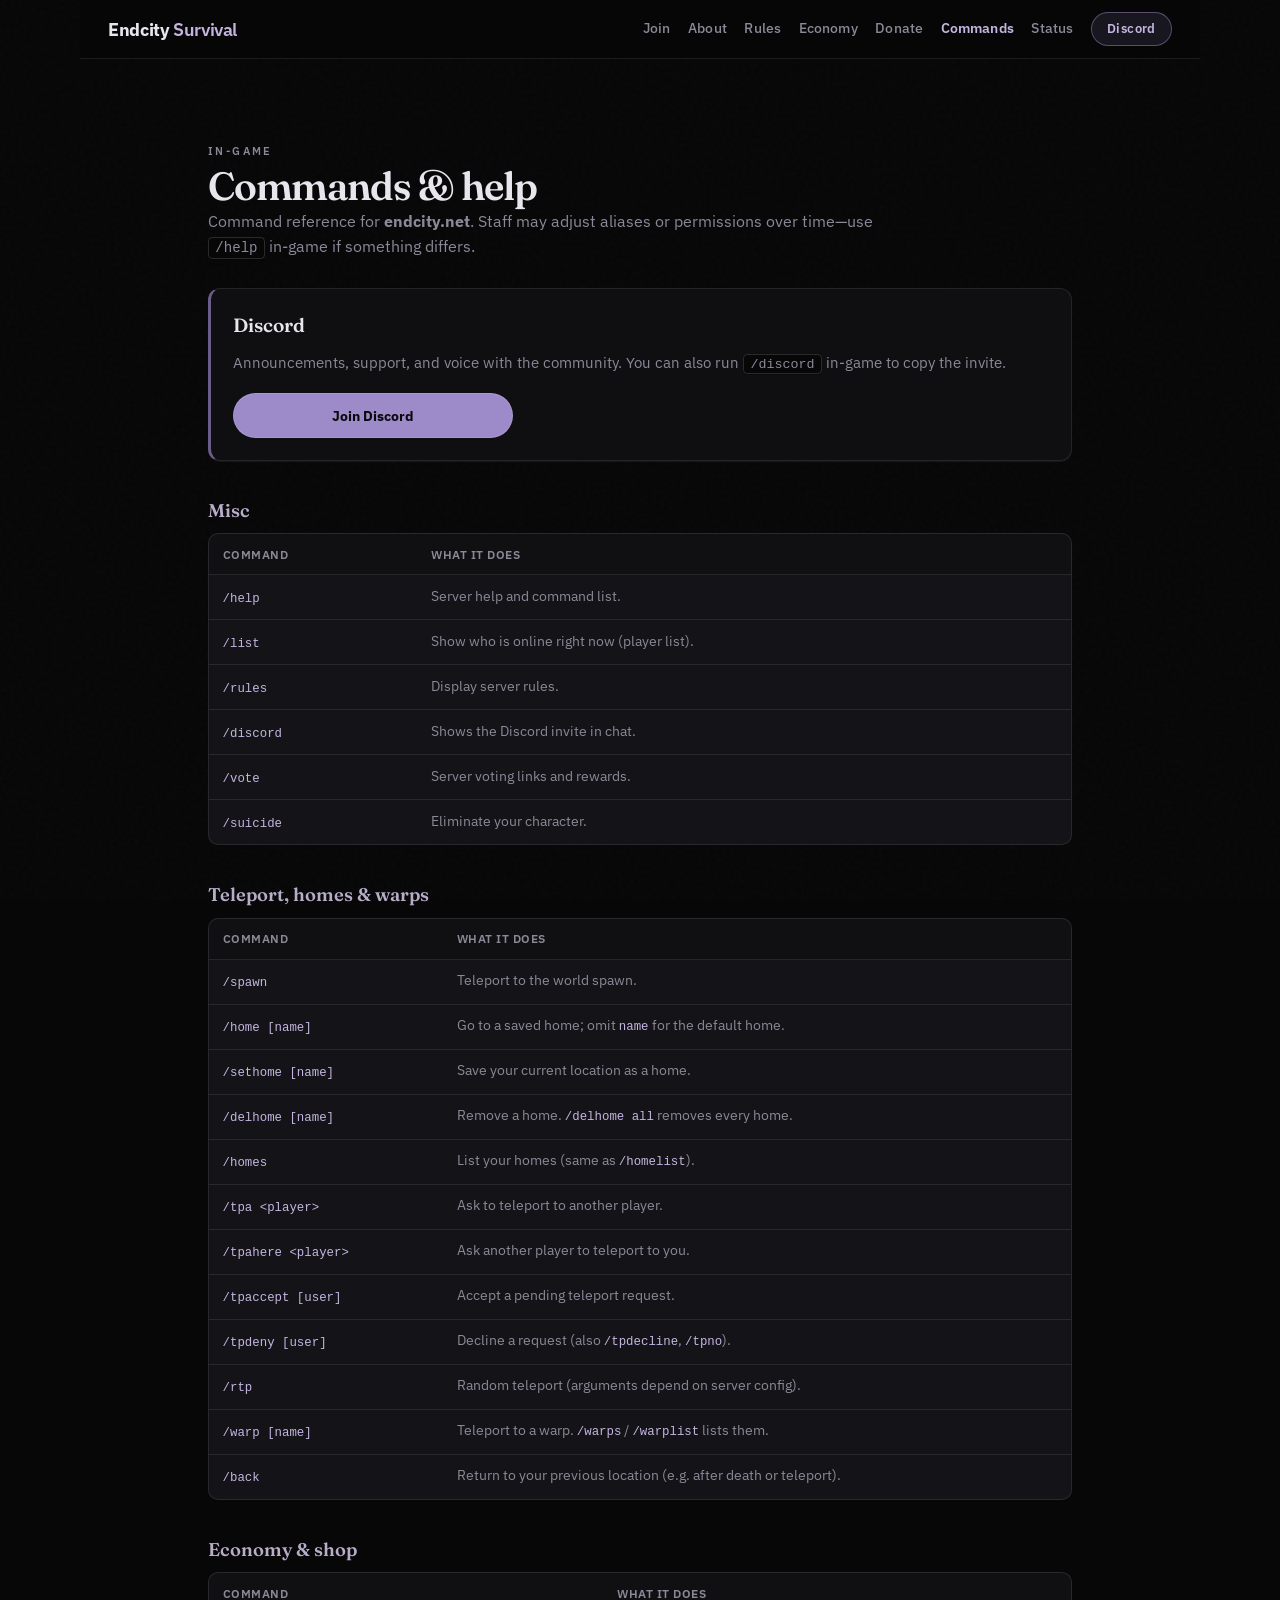
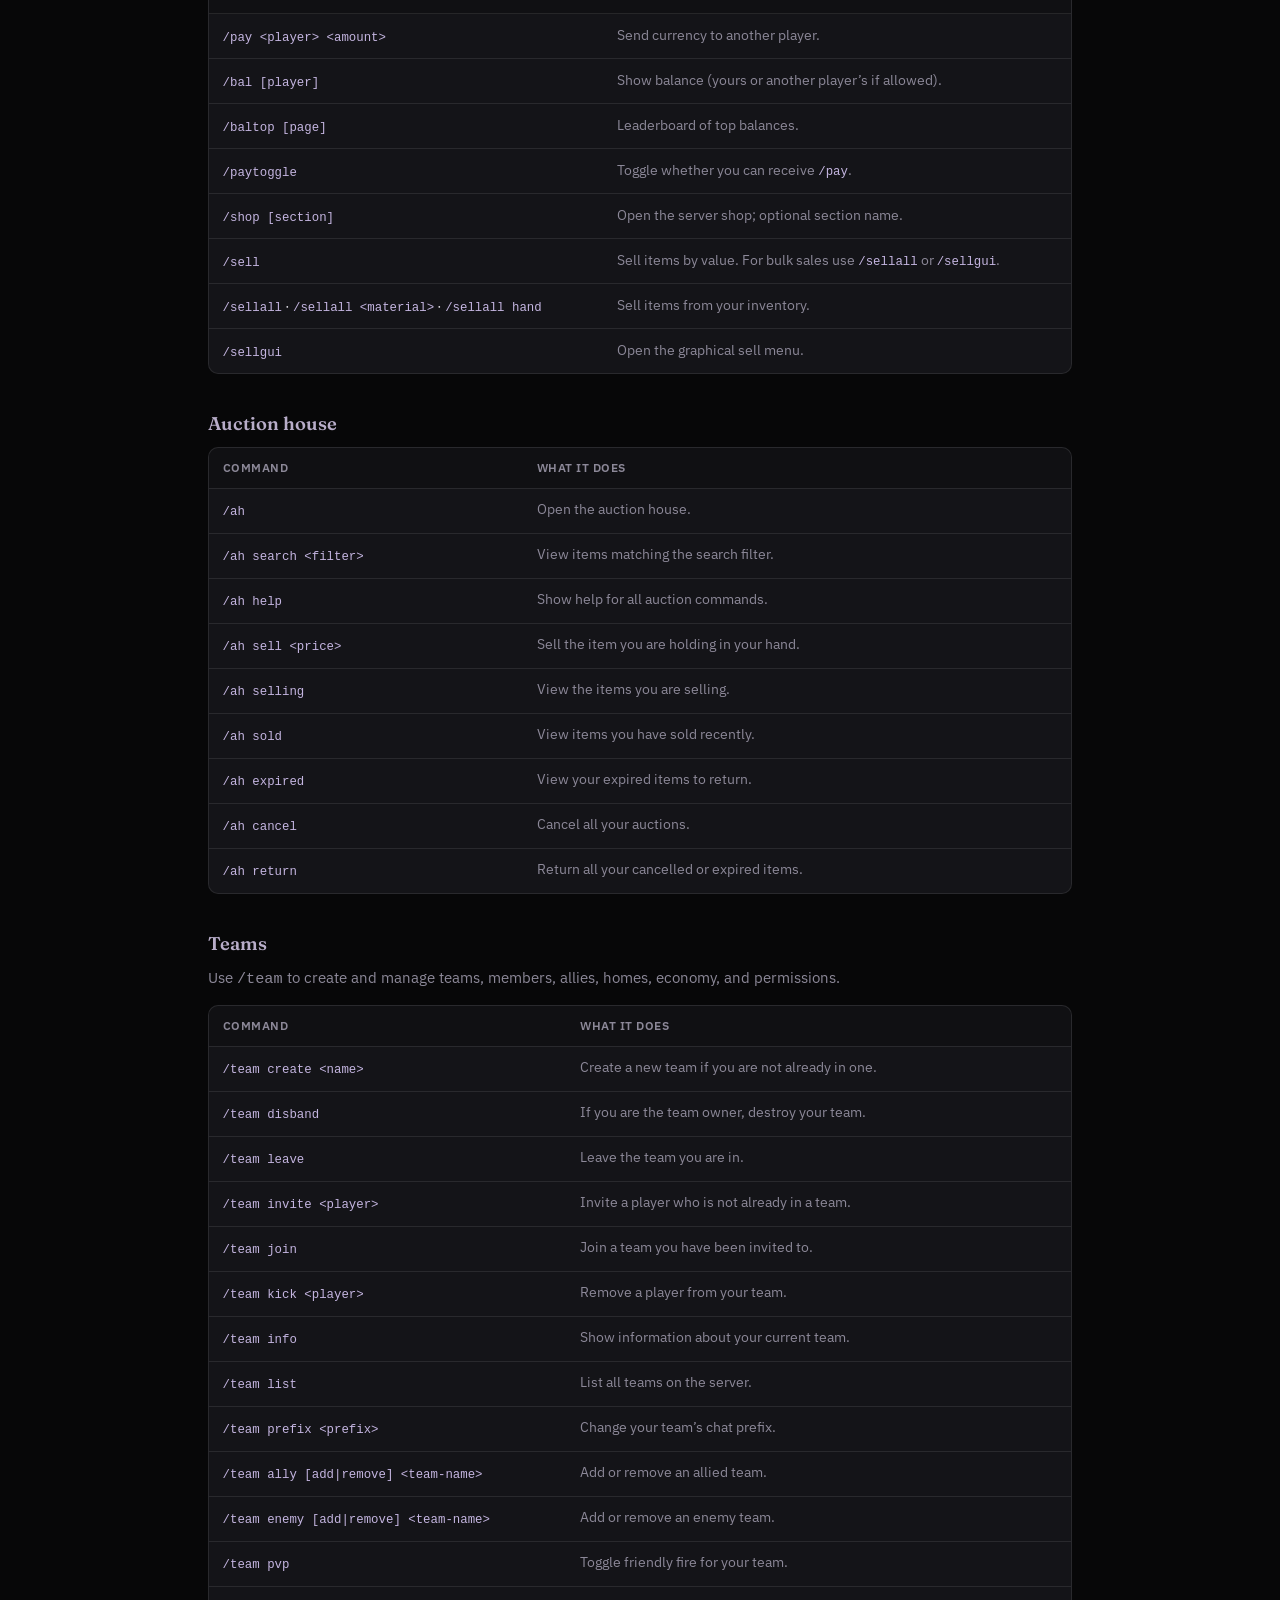
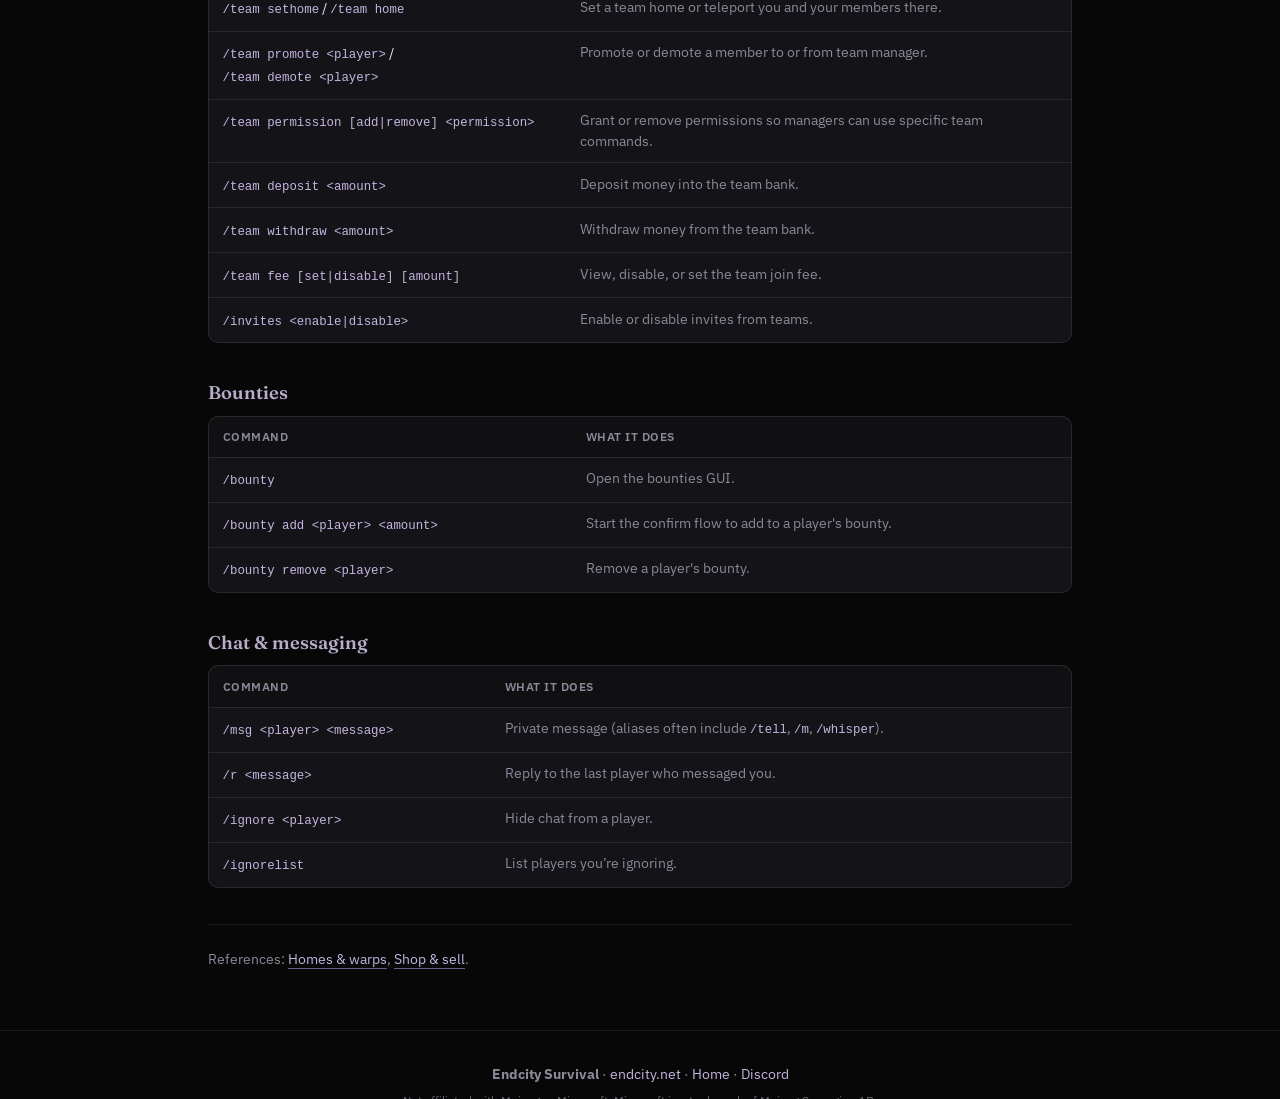
==== commands.html @ ae96cf8a "cosmetic updates" ====
<!DOCTYPE html>
<html lang="en">
<head>
  <meta charset="UTF-8" />
  <meta name="viewport" content="width=device-width, initial-scale=1" />
  <meta name="description" content="Endcity Survival — in-game commands, syntax, and Discord. Java &amp; Bedrock at endcity.net." />
  <meta name="theme-color" content="#0a0a0c" />
  <title>Commands &amp; help — Endcity Survival</title>
  <link rel="preconnect" href="https://fonts.googleapis.com" />
  <link rel="preconnect" href="https://fonts.gstatic.com" crossorigin />
  <link href="https://fonts.googleapis.com/css2?family=Fraunces:ital,opsz,wght@0,9..144,500;0,9..144,600;0,9..144,700;1,9..144,500&family=IBM+Plex+Sans:ital,wght@0,400;0,500;0,600;0,700;1,400&display=swap" rel="stylesheet" />
  <link rel="stylesheet" href="styles.css" />
</head>
<body>
  <div class="noise" aria-hidden="true"></div>
  <header class="site-header">
    <a class="logo" href="index.html">Endcity<span> Survival</span></a>
    <nav class="nav" aria-label="Primary">
      <a href="index.html#join">Join</a>
      <a href="index.html#about">About</a>
      <a href="index.html#rules">Rules</a>
      <a href="index.html#economy">Economy</a>
      <a href="index.html#donate">Donate</a>
      <a href="commands.html" aria-current="page">Commands</a>
      <a href="/status">Status</a>
      <a class="nav-cta" href="https://discord.gg/Z5sZx9cjsC" data-discord-invite target="_blank" rel="noopener noreferrer">Discord</a>
    </nav>
    <button type="button" class="nav-toggle" aria-expanded="false" aria-controls="nav-panel" aria-label="Open menu">
      <span></span><span></span><span></span>
    </button>
  </header>
  <div id="nav-panel" class="nav-panel" hidden>
    <div class="nav-panel-group">
      <a href="index.html#join">Join</a>
      <a href="index.html#about">About</a>
      <a href="index.html#rules">Rules</a>
      <a href="index.html#economy">Economy</a>
      <a href="index.html#donate">Donate</a>
      <a href="commands.html" aria-current="page">Commands</a>
      <a href="/status">Status</a>
      <a class="nav-cta nav-cta--panel" href="https://discord.gg/Z5sZx9cjsC" data-discord-invite target="_blank" rel="noopener noreferrer">Discord</a>
    </div>
  </div>

  <main class="page-commands-main" id="top">
    <p class="intro-eyebrow">In-game</p>
    <h1 class="intro-title">Commands &amp; help</h1>
    <p class="page-commands-lead">
      Command reference for <strong>endcity.net</strong>. Staff may adjust aliases or permissions over time—use <kbd>/help</kbd> in-game if something differs.
    </p>

    <section class="discord-card" id="discord" aria-labelledby="discord-heading">
      <h2 id="discord-heading">Discord</h2>
      <p>Announcements, support, and voice with the community. You can also run <kbd>/discord</kbd> in-game to copy the invite.</p>
      <a id="discord-join-link" class="btn btn-primary" href="https://discord.gg/Z5sZx9cjsC" data-discord-invite target="_blank" rel="noopener noreferrer">Join Discord</a>
    </section>

    <section class="cmd-section" aria-labelledby="misc-heading">
      <h2 id="misc-heading">Misc</h2>
      <div class="cmd-table-wrap">
        <table class="cmd-table">
          <thead>
            <tr>
              <th scope="col">Command</th>
              <th scope="col">What it does</th>
            </tr>
          </thead>
          <tbody>
            <tr>
              <td><code>/help</code></td>
              <td>Server help and command list.</td>
            </tr>
            <tr>
              <td><code>/list</code></td>
              <td>Show who is online right now (player list).</td>
            </tr>
            <tr>
              <td><code>/rules</code></td>
              <td>Display server rules.</td>
            </tr>
            <tr>
              <td><code>/discord</code></td>
              <td>Shows the Discord invite in chat.</td>
            </tr>
            <tr>
              <td><code>/vote</code></td>
              <td>Server voting links and rewards.</td>
            </tr>
            <tr>
              <td><code>/suicide</code></td>
              <td>Eliminate your character.</td>
            </tr>
          </tbody>
        </table>
      </div>
    </section>

    <section class="cmd-section" aria-labelledby="huskhomes-heading">
      <h2 id="huskhomes-heading">Teleport, homes &amp; warps</h2>
      <div class="cmd-table-wrap">
        <table class="cmd-table">
          <thead>
            <tr>
              <th scope="col">Command</th>
              <th scope="col">What it does</th>
            </tr>
          </thead>
          <tbody>
            <tr>
              <td><code>/spawn</code></td>
              <td>Teleport to the world spawn.</td>
            </tr>
            <tr>
              <td><code>/home [name]</code></td>
              <td>Go to a saved home; omit <code>name</code> for the default home.</td>
            </tr>
            <tr>
              <td><code>/sethome [name]</code></td>
              <td>Save your current location as a home.</td>
            </tr>
            <tr>
              <td><code>/delhome [name]</code></td>
              <td>Remove a home. <code>/delhome all</code> removes every home.</td>
            </tr>
            <tr>
              <td><code>/homes</code></td>
              <td>List your homes (same as <code>/homelist</code>).</td>
            </tr>
            <tr>
              <td><code>/tpa &lt;player&gt;</code></td>
              <td>Ask to teleport to another player.</td>
            </tr>
            <tr>
              <td><code>/tpahere &lt;player&gt;</code></td>
              <td>Ask another player to teleport to you.</td>
            </tr>
            <tr>
              <td><code>/tpaccept [user]</code></td>
              <td>Accept a pending teleport request.</td>
            </tr>
            <tr>
              <td><code>/tpdeny [user]</code></td>
              <td>Decline a request (also <code>/tpdecline</code>, <code>/tpno</code>).</td>
            </tr>
            <tr>
              <td><code>/rtp</code></td>
              <td>Random teleport (arguments depend on server config).</td>
            </tr>
            <tr>
              <td><code>/warp [name]</code></td>
              <td>Teleport to a warp. <code>/warps</code> / <code>/warplist</code> lists them.</td>
            </tr>
            <tr>
              <td><code>/back</code></td>
              <td>Return to your previous location (e.g. after death or teleport).</td>
            </tr>
          </tbody>
        </table>
      </div>
    </section>

    <section class="cmd-section" aria-labelledby="eco-heading">
      <h2 id="eco-heading">Economy &amp; shop</h2>
      <div class="cmd-table-wrap">
        <table class="cmd-table">
          <thead>
            <tr>
              <th scope="col">Command</th>
              <th scope="col">What it does</th>
            </tr>
          </thead>
          <tbody>
            <tr>
              <td><code>/pay &lt;player&gt; &lt;amount&gt;</code></td>
              <td>Send currency to another player.</td>
            </tr>
            <tr>
              <td><code>/bal [player]</code></td>
              <td>Show balance (yours or another player’s if allowed).</td>
            </tr>
            <tr>
              <td><code>/baltop [page]</code></td>
              <td>Leaderboard of top balances.</td>
            </tr>
            <tr>
              <td><code>/paytoggle</code></td>
              <td>Toggle whether you can receive <code>/pay</code>.</td>
            </tr>
            <tr>
              <td><code>/shop [section]</code></td>
              <td>Open the server shop; optional section name.</td>
            </tr>
            <tr>
              <td><code>/sell</code></td>
              <td>Sell items by value. For bulk sales use <code>/sellall</code> or <code>/sellgui</code>.</td>
            </tr>
            <tr>
              <td><code>/sellall</code> · <code>/sellall &lt;material&gt;</code> · <code>/sellall hand</code></td>
              <td>Sell items from your inventory.</td>
            </tr>
            <tr>
              <td><code>/sellgui</code></td>
              <td>Open the graphical sell menu.</td>
            </tr>
          </tbody>
        </table>
      </div>
    </section>

    <section class="cmd-section" aria-labelledby="ah-heading">
      <h2 id="ah-heading">Auction house</h2>
      <div class="cmd-table-wrap">
        <table class="cmd-table">
          <thead>
            <tr>
              <th scope="col">Command</th>
              <th scope="col">What it does</th>
            </tr>
          </thead>
          <tbody>
            <tr>
              <td><code>/ah</code></td>
              <td>Open the auction house.</td>
            </tr>
            <tr>
              <td><code>/ah search &lt;filter&gt;</code></td>
              <td>View items matching the search filter.</td>
            </tr>
            <tr>
              <td><code>/ah help</code></td>
              <td>Show help for all auction commands.</td>
            </tr>
            <tr>
              <td><code>/ah sell &lt;price&gt;</code></td>
              <td>Sell the item you are holding in your hand.</td>
            </tr>
            <tr>
              <td><code>/ah selling</code></td>
              <td>View the items you are selling.</td>
            </tr>
            <tr>
              <td><code>/ah sold</code></td>
              <td>View items you have sold recently.</td>
            </tr>
            <tr>
              <td><code>/ah expired</code></td>
              <td>View your expired items to return.</td>
            </tr>
            <tr>
              <td><code>/ah cancel</code></td>
              <td>Cancel all your auctions.</td>
            </tr>
            <tr>
              <td><code>/ah return</code></td>
              <td>Return all your cancelled or expired items.</td>
            </tr>
          </tbody>
        </table>
      </div>
    </section>

    <section class="cmd-section" aria-labelledby="teams-heading">
      <h2 id="teams-heading">Teams</h2>
      <p class="cmd-section-lead">
        Use <code>/team</code> to create and manage teams, members, allies, homes, economy, and permissions.
      </p>
      <div class="cmd-table-wrap">
        <table class="cmd-table">
          <thead>
            <tr>
              <th scope="col">Command</th>
              <th scope="col">What it does</th>
            </tr>
          </thead>
          <tbody>
            <tr>
              <td><code>/team create &lt;name&gt;</code></td>
              <td>Create a new team if you are not already in one.</td>
            </tr>
            <tr>
              <td><code>/team disband</code></td>
              <td>If you are the team owner, destroy your team.</td>
            </tr>
            <tr>
              <td><code>/team leave</code></td>
              <td>Leave the team you are in.</td>
            </tr>
            <tr>
              <td><code>/team invite &lt;player&gt;</code></td>
              <td>Invite a player who is not already in a team.</td>
            </tr>
            <tr>
              <td><code>/team join</code></td>
              <td>Join a team you have been invited to.</td>
            </tr>
            <tr>
              <td><code>/team kick &lt;player&gt;</code></td>
              <td>Remove a player from your team.</td>
            </tr>
            <tr>
              <td><code>/team info</code></td>
              <td>Show information about your current team.</td>
            </tr>
            <tr>
              <td><code>/team list</code></td>
              <td>List all teams on the server.</td>
            </tr>
            <tr>
              <td><code>/team prefix &lt;prefix&gt;</code></td>
              <td>Change your team’s chat prefix.</td>
            </tr>
            <tr>
              <td><code>/team ally [add|remove] &lt;team-name&gt;</code></td>
              <td>Add or remove an allied team.</td>
            </tr>
            <tr>
              <td><code>/team enemy [add|remove] &lt;team-name&gt;</code></td>
              <td>Add or remove an enemy team.</td>
            </tr>
            <tr>
              <td><code>/team pvp</code></td>
              <td>Toggle friendly fire for your team.</td>
            </tr>
            <tr>
              <td><code>/team sethome</code> / <code>/team home</code></td>
              <td>Set a team home or teleport you and your members there.</td>
            </tr>
            <tr>
              <td><code>/team promote &lt;player&gt;</code> / <code>/team demote &lt;player&gt;</code></td>
              <td>Promote or demote a member to or from team manager.</td>
            </tr>
            <tr>
              <td><code>/team permission [add|remove] &lt;permission&gt;</code></td>
              <td>Grant or remove permissions so managers can use specific team commands.</td>
            </tr>
            <tr>
              <td><code>/team deposit &lt;amount&gt;</code></td>
              <td>Deposit money into the team bank.</td>
            </tr>
            <tr>
              <td><code>/team withdraw &lt;amount&gt;</code></td>
              <td>Withdraw money from the team bank.</td>
            </tr>
            <tr>
              <td><code>/team fee [set|disable] [amount]</code></td>
              <td>View, disable, or set the team join fee.</td>
            </tr>
            <tr>
              <td><code>/invites &lt;enable|disable&gt;</code></td>
              <td>Enable or disable invites from teams.</td>
            </tr>
          </tbody>
        </table>
      </div>
    </section>

    <section class="cmd-section" aria-labelledby="bounty-heading">
      <h2 id="bounty-heading">Bounties</h2>
      <div class="cmd-table-wrap">
        <table class="cmd-table">
          <thead>
            <tr>
              <th scope="col">Command</th>
              <th scope="col">What it does</th>
            </tr>
          </thead>
          <tbody>
            <tr>
              <td><code>/bounty</code></td>
              <td>Open the bounties GUI.</td>
            </tr>
            <tr>
              <td><code>/bounty add &lt;player&gt; &lt;amount&gt;</code></td>
              <td>Start the confirm flow to add to a player's bounty.</td>
            </tr>
            <tr>
              <td><code>/bounty remove &lt;player&gt;</code></td>
              <td>Remove a player's bounty.</td>
            </tr>
          </tbody>
        </table>
      </div>
    </section>

    <section class="cmd-section" aria-labelledby="chat-heading">
      <h2 id="chat-heading">Chat &amp; messaging</h2>
      <div class="cmd-table-wrap">
        <table class="cmd-table">
          <thead>
            <tr>
              <th scope="col">Command</th>
              <th scope="col">What it does</th>
            </tr>
          </thead>
          <tbody>
            <tr>
              <td><code>/msg &lt;player&gt; &lt;message&gt;</code></td>
              <td>Private message (aliases often include <code>/tell</code>, <code>/m</code>, <code>/whisper</code>).</td>
            </tr>
            <tr>
              <td><code>/r &lt;message&gt;</code></td>
              <td>Reply to the last player who messaged you.</td>
            </tr>
            <tr>
              <td><code>/ignore &lt;player&gt;</code></td>
              <td>Hide chat from a player.</td>
            </tr>
            <tr>
              <td><code>/ignorelist</code></td>
              <td>List players you’re ignoring.</td>
            </tr>
          </tbody>
        </table>
      </div>
    </section>

    <p class="cmd-footnote">
      References:
      <a href="https://github.com/WiIIiam278/HuskHomes/wiki/Commands" rel="noopener noreferrer">Homes &amp; warps</a>,
      <a href="https://wiki.gpplugins.com/economyshopgui/basics/commands" rel="noopener noreferrer">Shop &amp; sell</a>.
    </p>
  </main>

  <footer class="site-footer">
    <p><strong>Endcity Survival</strong> · <a href="https://endcity.net">endcity.net</a> · <a href="index.html">Home</a> · <a href="https://discord.gg/Z5sZx9cjsC" data-discord-invite target="_blank" rel="noopener noreferrer">Discord</a></p>
    <p class="footer-small">Not affiliated with Mojang or Microsoft. Minecraft is a trademark of Mojang Synergies AB.</p>
  </footer>

  <script src="js/config.js"></script>
  <script src="js/main.js"></script>
</body>
</html>
---- styles.css ----
/* Endcity — void / stone (not “AI purple landing”) */
:root {
  --accent: #9d8bc9;
  --accent-bright: #c4b5e0;
  --accent-deep: #6b5d8a;
  --accent-muted: #b8adc9;
  --bg-deep: #070708;
  --bg-card: #0f0f12;
  --bg-elevated: #141418;
  --text: #e8e6ed;
  --text-muted: #8c8898;
  --accent-soft: rgba(157, 139, 201, 0.12);
  --border: rgba(255, 255, 255, 0.09);
  --border-strong: rgba(255, 255, 255, 0.14);
  --radius: 10px;
  --radius-lg: 12px;
  --font-sans: "IBM Plex Sans", system-ui, sans-serif;
  --font-display: "Fraunces", Georgia, "Times New Roman", serif;
  --shadow: 0 1px 0 rgba(255, 255, 255, 0.06);
  --content-max: 920px;
  --pad-x: clamp(1rem, 4vw, 1.75rem);

  --scrollbar-w: 10px;
  --scrollbar-h: 7px;
  --scrollbar-radius: 6px;
  --scrollbar-track: #101014;
  --scrollbar-track-edge: rgba(255, 255, 255, 0.06);
  --scrollbar-thumb-top: #a898c4;
  --scrollbar-thumb-mid: #7d6d9e;
  --scrollbar-thumb-bot: #5a4d72;
  --scrollbar-thumb-border: rgba(255, 255, 255, 0.12);
  --scrollbar-thumb-hover: #b5a6d4;
  --scrollbar-thumb-active: #5c4f75;
}

*,
*::before,
*::after {
  box-sizing: border-box;
}

/* Scrollbars — Firefox (solid thumb; no gradients in spec) */
html {
  scroll-behavior: smooth;
  scrollbar-width: thin;
  scrollbar-color: var(--scrollbar-thumb-mid) var(--scrollbar-track);
}

*::-webkit-scrollbar {
  width: var(--scrollbar-w);
  height: var(--scrollbar-w);
}

*::-webkit-scrollbar-track {
  background: var(--scrollbar-track);
  border-radius: var(--scrollbar-radius);
  box-shadow: inset 0 0 0 1px var(--scrollbar-track-edge);
}

*::-webkit-scrollbar-thumb {
  border-radius: var(--scrollbar-radius);
  border: 3px solid transparent;
  background-clip: padding-box;
  background-image: linear-gradient(
    180deg,
    var(--scrollbar-thumb-top) 0%,
    var(--scrollbar-thumb-mid) 42%,
    var(--scrollbar-thumb-bot) 100%
  );
  box-shadow:
    inset 0 1px 0 rgba(255, 255, 255, 0.2),
    0 0 0 1px var(--scrollbar-thumb-border);
}

*::-webkit-scrollbar-thumb:hover {
  background-image: linear-gradient(
    180deg,
    #e8c4ff 0%,
    var(--scrollbar-thumb-hover) 45%,
    #8b4ec4 100%
  );
  box-shadow:
    inset 0 1px 0 rgba(255, 255, 255, 0.28),
    0 0 0 1px rgba(232, 200, 255, 0.35);
}

*::-webkit-scrollbar-thumb:active {
  background-image: linear-gradient(180deg, var(--scrollbar-thumb-active), #5a2d78);
  box-shadow: inset 0 2px 4px rgba(0, 0, 0, 0.35);
}

*::-webkit-scrollbar-corner {
  background: var(--scrollbar-track);
  box-shadow: inset 0 0 0 1px var(--scrollbar-track-edge);
}

body {
  margin: 0;
  font-family: var(--font-sans);
  font-weight: 400;
  color: var(--text);
  background: var(--bg-deep);
  line-height: 1.55;
  min-height: 100vh;
  -webkit-font-smoothing: antialiased;
}

.page-404 {
  position: relative;
  z-index: 1;
  max-width: 36rem;
  margin: 0 auto;
  padding: 5rem var(--pad-x) 4rem;
  text-align: center;
}

.noise {
  pointer-events: none;
  position: fixed;
  inset: 0;
  z-index: 0;
  opacity: 0.022;
  background-image: url("data:image/svg+xml,%3Csvg viewBox='0 0 256 256' xmlns='http://www.w3.org/2000/svg'%3E%3Cfilter id='n'%3E%3CfeTurbulence type='fractalNoise' baseFrequency='0.85' numOctaves='4' stitchTiles='stitch'/%3E%3C/filter%3E%3Crect width='100%25' height='100%25' filter='url(%23n)'/%3E%3C/svg%3E");
}

main,
.site-header,
.site-maintenance-banner,
.site-footer {
  position: relative;
  z-index: 1;
}

/* Header */
.site-header {
  display: flex;
  align-items: center;
  justify-content: space-between;
  gap: 1rem;
  padding: 0.75rem var(--pad-x);
  max-width: 1120px;
  margin: 0 auto;
  border-bottom: 1px solid var(--border);
  background: color-mix(in srgb, var(--bg-deep) 92%, transparent);
  backdrop-filter: blur(10px);
  -webkit-backdrop-filter: blur(10px);
  position: sticky;
  top: 0;
  z-index: 20;
}

.site-maintenance-banner {
  max-width: 1120px;
  margin: 0 auto;
  padding: 0.55rem var(--pad-x);
  border-left: 1px solid var(--border);
  border-right: 1px solid var(--border);
  border-bottom: 1px solid var(--border);
  background: rgba(140, 104, 38, 0.22);
  color: #ffe9be;
  font-size: 0.86rem;
  line-height: 1.35;
}

@supports not (backdrop-filter: blur(10px)) {
  .site-header {
    background: var(--bg-deep);
  }
}

.logo {
  flex-shrink: 0;
  font-family: var(--font-sans);
  font-weight: 700;
  font-size: 1.15rem;
  letter-spacing: -0.02em;
  color: var(--text);
  text-decoration: none;
}

.logo span {
  color: var(--accent-bright);
  font-weight: 600;
}

.nav {
  display: none;
  flex-wrap: wrap;
  align-items: center;
  justify-content: flex-end;
  gap: clamp(0.65rem, 1.5vw, 1.1rem);
  row-gap: 0.35rem;
}

.nav a:not(.nav-cta) {
  color: var(--text-muted);
  text-decoration: none;
  font-weight: 500;
  font-size: 0.875rem;
  letter-spacing: 0.01em;
  transition: color 0.15s ease;
}

.nav a:not(.nav-cta):hover {
  color: var(--text);
}

.nav .nav-cta {
  flex-shrink: 0;
  padding: 0.38rem 0.95rem;
  border-radius: 999px;
  border: 1px solid color-mix(in srgb, var(--accent-deep) 70%, var(--border));
  background: var(--accent-soft);
  color: var(--accent-bright) !important;
  font-weight: 600;
  font-size: 0.8rem;
  letter-spacing: 0.03em;
  text-decoration: none;
  transition:
    color 0.15s ease,
    background 0.15s ease,
    border-color 0.15s ease;
}

.nav .nav-cta:hover {
  color: var(--text) !important;
  background: color-mix(in srgb, var(--accent-deep) 22%, transparent);
  border-color: var(--accent-muted);
  text-decoration: none;
}

.nav-toggle {
  display: flex;
  flex-direction: column;
  gap: 5px;
  background: none;
  border: none;
  cursor: pointer;
  padding: 0.5rem;
  margin-right: -0.25rem;
}

.nav-toggle span {
  display: block;
  width: 22px;
  height: 2px;
  background: var(--text);
  border-radius: 1px;
}

.nav-panel {
  display: none;
  flex-direction: column;
  gap: 0;
  padding: 0.5rem var(--pad-x) 1.15rem;
  background: var(--bg-card);
  border-bottom: 1px solid var(--border);
}

.nav-panel.is-open {
  display: flex;
}

.nav-panel-group {
  display: flex;
  flex-direction: column;
  gap: 0.2rem;
  padding: 0.55rem 0;
}

.nav-panel-group + .nav-panel-group {
  border-top: 1px solid var(--border);
}

.nav-panel a {
  color: var(--text);
  text-decoration: none;
  font-weight: 600;
  font-size: 0.95rem;
  padding: 0.4rem 0;
  border-radius: var(--radius);
}

.nav-panel a:hover {
  color: var(--accent-bright);
}

.nav-cta--panel {
  display: flex !important;
  align-items: center;
  justify-content: center;
  padding: 0.55rem 1rem !important;
  border-radius: var(--radius) !important;
  border: 1px solid color-mix(in srgb, var(--accent-deep) 70%, var(--border)) !important;
  background: var(--accent-soft) !important;
  color: var(--accent-bright) !important;
  font-weight: 600 !important;
  font-size: 0.88rem !important;
  letter-spacing: 0.04em;
  text-decoration: none !important;
}

.nav-cta--panel:hover {
  color: var(--text) !important;
  background: color-mix(in srgb, var(--accent-deep) 22%, transparent) !important;
  text-decoration: none !important;
}

@media (min-width: 768px) {
  .nav-toggle {
    display: none;
  }

  .nav {
    display: flex;
  }

  .nav-panel {
    display: none !important;
  }
}

/* Hero — first screen */
.hero-section {
  position: relative;
  max-width: 1180px;
  margin: 0 auto;
  padding: 1rem var(--pad-x) 2rem;
}

@media (min-width: 900px) {
  .hero-section {
    padding: 1.35rem var(--pad-x) 2.75rem;
  }
}

.hero-section::before {
  content: "";
  position: absolute;
  left: var(--pad-x);
  right: var(--pad-x);
  top: 0;
  height: 2px;
  background: linear-gradient(
    90deg,
    transparent 0%,
    var(--accent-deep) 15%,
    var(--accent) 50%,
    var(--accent-deep) 85%,
    transparent 100%
  );
  opacity: 0.45;
  pointer-events: none;
  z-index: 0;
}

.hero-shell {
  position: relative;
  z-index: 1;
  display: flex;
  flex-direction: column;
  gap: 1.35rem;
}

@media (max-width: 899px) {
  .hero-section {
    padding-bottom: 1.75rem;
  }

  .aside-fund {
    flex: 0 0 auto;
  }

  .donate-card--sidebar {
    flex: 0 1 auto;
  }
}

.hero-primary {
  display: flex;
  flex-direction: column;
  gap: 1rem;
  min-width: 0;
  align-self: stretch;
}

@media (max-width: 599px) {
  .hero-primary {
    gap: 0.85rem;
  }

  .hero-about p {
    font-size: 0.9rem;
  }

  .hero-highlights {
    font-size: 0.86rem;
    padding-left: 1rem;
  }
}

.hero-brand {
  padding: 0.15rem 0 0;
}

.hero-deck {
  margin: 0.55rem 0 0;
  font-size: 0.94rem;
  color: var(--text-muted);
  line-height: 1.5;
  max-width: 38rem;
}

@media (min-width: 900px) {
  .hero-deck {
    max-width: 36rem;
  }
}

.hero-about {
  margin: 0.25rem 0 0;
  max-width: 42rem;
}

.hero-about p {
  margin: 0 0 0.85rem;
  font-size: 0.95rem;
  color: var(--text-muted);
  line-height: 1.55;
}

.hero-about p:last-of-type {
  margin-bottom: 0.65rem;
}

.hero-about strong {
  color: var(--text);
}

.hero-highlights {
  margin: 0.65rem 0 0;
  padding: 0.65rem 0 0.65rem 1.15rem;
  border-left: 3px solid var(--accent-deep);
  font-size: 0.9rem;
  color: var(--text-muted);
  line-height: 1.5;
}

.hero-highlights li {
  margin-bottom: 0.4rem;
}

.hero-highlights li:last-child {
  margin-bottom: 0;
}

.hero-inline-code {
  font-family: ui-monospace, "Cascadia Code", "Segoe UI Mono", monospace;
  font-size: 0.88rem;
  padding: 0.1rem 0.35rem;
  background: rgba(0, 0, 0, 0.25);
  border-radius: 5px;
  color: var(--accent-muted);
}

/* Horizontal donor strip */
.donor-strip-wrap {
  margin-top: 0.35rem;
  min-width: 0;
}

.donor-strip-title {
  margin: 0 0 0.55rem;
  font-size: 0.72rem;
  font-weight: 700;
  text-transform: uppercase;
  letter-spacing: 0.1em;
  color: var(--text-muted);
}

.donor-strip {
  position: relative;
  margin: 0 -0.25rem;
  padding: 0.35rem 0.25rem 0.35rem;
  overflow-x: auto;
  overflow-y: hidden;
  -webkit-overflow-scrolling: touch;
  scrollbar-width: thin;
  scrollbar-color: var(--scrollbar-thumb-mid) var(--scrollbar-track);
}

.donor-strip::-webkit-scrollbar {
  height: var(--scrollbar-h);
}

.donor-strip::-webkit-scrollbar-thumb {
  background-image: linear-gradient(
    90deg,
    var(--scrollbar-thumb-bot) 0%,
    var(--scrollbar-thumb-mid) 50%,
    var(--scrollbar-thumb-top) 100%
  );
  box-shadow:
    inset 0 1px 0 rgba(255, 255, 255, 0.18),
    0 0 0 1px var(--scrollbar-thumb-border);
  border-width: 2px;
}

.donor-strip::-webkit-scrollbar-thumb:hover {
  background-image: linear-gradient(
    90deg,
    #8b4ec4 0%,
    var(--scrollbar-thumb-hover) 50%,
    #e8c4ff 100%
  );
}

.donor-strip::-webkit-scrollbar-thumb:active {
  background-image: linear-gradient(90deg, #5a2d78, var(--scrollbar-thumb-active));
}

.donor-strip__track {
  display: flex;
  flex-direction: row;
  gap: 0.75rem;
  width: max-content;
  padding-bottom: 0.15rem;
}

.donor-strip__item {
  flex: 0 0 auto;
  width: 76px;
  display: flex;
  flex-direction: column;
  align-items: center;
  text-align: center;
  gap: 0.35rem;
}

.donor-strip__head {
  width: 56px;
  height: 56px;
  border-radius: 8px;
  border: 1px solid var(--border-strong);
  background: var(--bg-deep);
  image-rendering: pixelated;
  image-rendering: crisp-edges;
}

.donor-strip__name {
  font-size: 0.72rem;
  font-weight: 600;
  font-family: ui-monospace, "Cascadia Code", "Segoe UI Mono", monospace;
  color: var(--text);
  line-height: 1.2;
  word-break: break-word;
  max-width: 100%;
}

.donor-strip__amt {
  font-size: 0.75rem;
  font-weight: 700;
  font-variant-numeric: tabular-nums;
  color: var(--accent-bright);
}

.donor-strip-empty {
  margin: 0.35rem 0 0;
  font-size: 0.88rem;
  color: var(--text-muted);
  font-style: italic;
}

.hero-actions.hero-actions--primary {
  margin-top: 0.85rem;
  gap: 0.85rem;
}

.hero-actions.hero-actions--primary .btn-hero {
  flex: 1 1 auto;
  min-width: min(100%, 11rem);
  justify-content: center;
}

@media (min-width: 520px) {
  .hero-actions.hero-actions--primary {
    flex-wrap: nowrap;
  }

  .hero-actions.hero-actions--primary .btn-hero {
    min-width: 0;
    flex: 1 1 0;
  }
}

.hero-aside {
  display: flex;
  flex-direction: column;
  gap: 0.85rem;
  min-width: 0;
}

.aside-panel {
  background: var(--bg-elevated);
  border: 1px solid var(--border);
  border-radius: var(--radius);
  padding: 1rem 1.15rem;
}

.aside-panel--join {
  flex: 0 0 auto;
  border-color: var(--border-strong);
  box-shadow: var(--shadow);
}

.aside-panel--join.join-card {
  border-radius: var(--radius-lg);
  padding: 0.85rem 1rem 0.9rem;
  background: var(--bg-card);
}

.join-card__head {
  margin-bottom: 0.5rem;
}

.join-card__title {
  font-family: var(--font-display);
  font-size: 1.05rem;
  font-weight: 600;
  margin: 0;
  letter-spacing: -0.02em;
  color: var(--text);
  line-height: 1.2;
}

.join-card__deck {
  margin: 0.25rem 0 0;
  font-size: 0.72rem;
  color: var(--text-muted);
  line-height: 1.35;
}

.join-card__grid {
  display: grid;
  grid-template-columns: minmax(0, 1fr) minmax(0, 1fr);
  gap: 0 0.75rem;
  margin: 0 0 0.45rem;
  padding: 0.5rem 0 0;
  border-top: 1px solid var(--border);
}

.join-card__col {
  min-width: 0;
  display: flex;
  flex-direction: column;
  gap: 0.32rem;
}

.join-card__col--bedrock {
  border-left: 1px solid var(--border);
  padding-left: 0.65rem;
}

.join-card__kicker {
  margin: 0;
  display: flex;
  flex-wrap: wrap;
  align-items: baseline;
  gap: 0.3rem 0.4rem;
  line-height: 1.15;
}

.join-card__badge {
  font-size: 0.58rem;
  font-weight: 700;
  text-transform: uppercase;
  letter-spacing: 0.14em;
  color: var(--accent-bright);
}

.join-card__kicker-text {
  font-size: 0.7rem;
  color: var(--text-muted);
  font-weight: 500;
}

.join-card__value {
  display: block;
  width: 100%;
  box-sizing: border-box;
  font-family: ui-monospace, "Cascadia Code", "Segoe UI Mono", monospace;
  font-size: 0.76rem;
  font-weight: 600;
  padding: 0.38rem 0.45rem;
  background: var(--bg-deep);
  border: 1px solid var(--border);
  border-radius: 6px;
  color: var(--accent-muted);
  word-break: break-all;
}

.join-card__value--tag {
  font-size: 0.8rem;
  letter-spacing: 0.03em;
  word-break: normal;
}

.join-card__note {
  margin: 0;
  font-size: 0.64rem;
  line-height: 1.3;
  color: var(--text-muted);
}

.join-card__link {
  display: block;
  margin-top: 0.1rem;
  padding: 0.38rem 0.35rem;
  font-size: 0.78rem;
  font-weight: 600;
  color: var(--accent-bright);
  text-decoration: none;
  text-align: center;
  border-radius: 6px;
  transition:
    color 0.15s ease,
    background 0.15s ease;
}

.join-card__link:hover {
  color: var(--text);
  background: rgba(255, 255, 255, 0.05);
}

@media (max-width: 340px) {
  .join-card__grid {
    grid-template-columns: 1fr;
    gap: 0.55rem 0;
  }

  .join-card__col--bedrock {
    border-left: none;
    padding-left: 0;
    border-top: 1px solid var(--border);
    padding-top: 0.5rem;
  }

  .fund-card__grid {
    grid-template-columns: 1fr;
    gap: 0.5rem 0;
  }

  .fund-card__col--split {
    border-left: none;
    padding-left: 0;
    border-top: 1px solid var(--border);
    padding-top: 0.45rem;
  }
}

.sr-only {
  position: absolute;
  width: 1px;
  height: 1px;
  padding: 0;
  margin: -1px;
  overflow: hidden;
  clip: rect(0, 0, 0, 0);
  white-space: nowrap;
  border: 0;
}

.aside-fund {
  display: flex;
  flex-direction: column;
  flex: 1 1 auto;
  min-height: 0;
  padding: 0 !important;
  margin: 0;
  border: none !important;
  background: transparent !important;
  box-shadow: none !important;
}

.donate-card--sidebar.fund-card {
  display: flex;
  flex-direction: column;
  flex: 1 1 auto;
  min-height: 0;
  padding: 0.85rem 1rem 0.95rem !important;
  border: 1px solid var(--border-strong) !important;
  border-radius: var(--radius-lg) !important;
  box-shadow: var(--shadow) !important;
  background: var(--bg-card) !important;
}

.fund-card__head {
  margin-bottom: 0.5rem;
}

.fund-card__title {
  font-family: var(--font-display);
  font-size: 1.05rem;
  font-weight: 600;
  margin: 0;
  letter-spacing: -0.02em;
  color: var(--text);
  line-height: 1.2;
}

.fund-card__deck {
  margin: 0.25rem 0 0;
  font-size: 0.72rem;
  color: var(--text-muted);
  line-height: 1.35;
}

.fund-card__panel {
  flex: 1 1 auto;
  min-height: 0;
  padding: 0.5rem 0 0;
  margin: 0 0 0.5rem;
  border-top: 1px solid var(--border);
}

.fund-card__period {
  margin: 0 0 0.35rem;
  font-size: 0.72rem;
  font-weight: 600;
  color: var(--accent-bright);
  letter-spacing: 0.02em;
}

.fund-card__bill {
  margin: 0 0 0.45rem;
  font-size: 0.78rem;
  color: var(--text-muted);
  line-height: 1.4;
}

.fund-card__bill strong {
  color: var(--text);
  font-weight: 600;
}

.fund-card__billing-note {
  margin: 0 0 0.5rem;
  padding: 0.45rem 0.55rem;
  font-size: 0.78rem;
  line-height: 1.35;
  color: #b8f5d0;
  background: rgba(45, 138, 84, 0.18);
  border: 1px solid rgba(78, 207, 122, 0.35);
  border-radius: 6px;
}

.fund-card__grid {
  display: grid;
  grid-template-columns: minmax(0, 1fr) minmax(0, 1fr);
  gap: 0 0.75rem;
  margin: 0 0 0.5rem;
}

.fund-card__col {
  min-width: 0;
  display: flex;
  flex-direction: column;
  gap: 0.28rem;
}

.fund-card__col--split {
  border-left: 1px solid var(--border);
  padding-left: 0.65rem;
}

.fund-card__kicker {
  margin: 0;
  display: flex;
  flex-wrap: wrap;
  align-items: baseline;
  gap: 0.3rem 0.4rem;
  line-height: 1.15;
}

.fund-card__badge {
  font-size: 0.58rem;
  font-weight: 700;
  text-transform: uppercase;
  letter-spacing: 0.14em;
  color: var(--accent-bright);
}

.fund-card__kicker-text {
  font-size: 0.7rem;
  color: var(--text-muted);
  font-weight: 500;
}

.fund-card__figure {
  margin: 0;
  font-size: 0.95rem;
  font-weight: 700;
  font-variant-numeric: tabular-nums;
  color: var(--text);
  letter-spacing: 0.02em;
}

.fund-card__figure--progress {
  font-size: 0.72rem;
  font-weight: 600;
  line-height: 1.35;
  color: var(--accent-muted);
}

.progress-wrap--sidebar {
  height: 34px;
}

.progress-wrap--fund {
  height: 28px;
  border-radius: 8px;
}

.progress-wrap--fund .progress-fill {
  border-radius: 6px;
}

.fund-card__status {
  margin: 0.45rem 0 0;
  font-size: 0.74rem;
  line-height: 1.4;
  color: var(--text-muted);
}

.fund-card__rollover {
  margin: 0.4rem 0 0;
  padding: 0.5rem 0.6rem;
  font-size: 0.72rem;
  line-height: 1.35;
  background: var(--accent-soft);
  border: 1px solid var(--border-strong);
  border-radius: 6px;
  color: var(--accent-muted);
}

.fund-card__footer {
  margin-top: auto;
  padding-top: 0.5rem;
  border-top: 1px solid var(--border);
  text-align: center;
}

.fund-card__hint.donate-instructions--compact {
  margin: 0.45rem 0 0 !important;
  font-size: 0.76rem !important;
  line-height: 1.4 !important;
  max-width: none !important;
  text-align: left !important;
  color: var(--text-muted);
}

.fund-card__alts.donate-alt-payments--compact {
  margin: 0.35rem 0 0 !important;
  font-size: 0.72rem !important;
  line-height: 1.4 !important;
  text-align: left !important;
}

/* After .btn / .btn-primary: override width 100% + inline-flex so the CTA centers in .fund-card__footer */
.btn-primary.btn-donate-sidebar {
  display: inline-flex;
  width: min(100%, 360px);
  justify-content: center;
  margin-left: auto;
  margin-right: auto;
  min-height: 2.75rem;
  padding: 0.55rem 1.75rem;
  font-size: 0.86rem;
  font-weight: 700;
}

.hero-actions {
  display: flex;
  flex-wrap: wrap;
  gap: 0.45rem;
}

@media (min-width: 900px) {
  .hero-shell {
    display: grid;
    grid-template-columns: minmax(0, 1fr) minmax(300px, 400px);
    column-gap: 2rem;
    row-gap: 0;
    align-items: stretch;
  }

  .hero-aside {
    align-self: stretch;
    justify-content: flex-start;
  }

  .aside-fund .donate-card--sidebar {
    min-height: 0;
  }

  .hero-primary {
    padding-right: 0.25rem;
  }
}

.intro-eyebrow {
  font-size: 0.68rem;
  text-transform: uppercase;
  letter-spacing: 0.22em;
  color: var(--text-muted);
  margin: 0 0 0.75rem;
  font-weight: 600;
}

.intro-title {
  font-family: var(--font-display);
  font-size: clamp(1.55rem, 5vw, 2.45rem);
  font-weight: 600;
  line-height: 1.12;
  margin: 0;
  letter-spacing: -0.03em;
}

.intro-accent {
  color: var(--accent-bright);
  font-style: normal;
  font-weight: 500;
}

.hero-playercount {
  display: flex;
  flex-wrap: wrap;
  align-items: center;
  gap: 0.35rem 0.65rem;
  margin: 0 0 0.65rem;
  font-size: 0.78rem;
  color: var(--text-muted);
  letter-spacing: 0.02em;
}

.hero-playercount.is-offline {
  opacity: 0.92;
}

.hero-playercount__dot {
  width: 0.45rem;
  height: 0.45rem;
  border-radius: 50%;
  background: var(--accent);
  box-shadow: 0 0 0 2px color-mix(in srgb, var(--accent) 35%, transparent);
  flex-shrink: 0;
}

.hero-playercount__dot.is-offline {
  background: var(--text-muted);
  box-shadow: 0 0 0 2px color-mix(in srgb, var(--text-muted) 35%, transparent);
}

.hero-playercount__nums {
  font-variant-numeric: tabular-nums;
  font-weight: 600;
  color: var(--text);
}

.hero-playercount__suffix {
  text-transform: lowercase;
}

.hero-playercount__link {
  margin-left: 0.15rem;
  font-size: 0.76rem;
}

@media (max-width: 599px) {
  .hero-playercount {
    font-size: 0.74rem;
  }
}

/* Donate card */
.section-donate {
  padding: 0;
  margin: 0;
  border: none;
}

.donate-card {
  display: flex;
  flex-direction: column;
  background: var(--bg-card);
  border: 1px solid var(--border-strong);
  border-radius: var(--radius-lg);
  padding: clamp(1.15rem, 3.5vw, 1.65rem);
  box-shadow: var(--shadow);
  min-height: 0;
}

.donate-card-head {
  display: flex;
  flex-wrap: wrap;
  align-items: baseline;
  justify-content: space-between;
  gap: 0.5rem 1rem;
  margin-bottom: 1rem;
}

.donate-heading {
  font-family: var(--font-display);
  font-size: clamp(1.2rem, 3vw, 1.45rem);
  font-weight: 600;
  margin: 0;
  letter-spacing: -0.02em;
}

.month-badge {
  margin: 0;
  font-size: 0.78rem;
  font-weight: 600;
  color: var(--accent-bright);
  letter-spacing: 0.02em;
  text-transform: none;
}

.donate-bill-due {
  margin: 0 0 0.75rem;
  font-size: 0.88rem;
  color: var(--text-muted);
  line-height: 1.45;
}

.donate-bill-due strong {
  color: var(--text);
  font-weight: 600;
}

.donate-billing-note {
  margin: 0 0 1rem;
  padding: 0.55rem 0.7rem;
  font-size: 0.88rem;
  line-height: 1.4;
  color: #b8f5d0;
  background: rgba(45, 138, 84, 0.18);
  border: 1px solid rgba(78, 207, 122, 0.35);
  border-radius: 8px;
}

.goal-row {
  display: flex;
  justify-content: space-between;
  align-items: center;
  margin-bottom: 0.65rem;
  font-size: 0.92rem;
}

.goal-row-label {
  color: var(--text-muted);
}

.goal-row-value {
  font-weight: 700;
  font-variant-numeric: tabular-nums;
  color: var(--text);
}

.progress-wrap {
  position: relative;
  height: 48px;
  border-radius: 10px;
  background: var(--bg-deep);
  border: 1px solid var(--border);
  overflow: hidden;
}

.progress-fill {
  position: absolute;
  left: 0;
  top: 0;
  bottom: 0;
  width: 0%;
  background: var(--accent-deep);
  border-radius: 8px;
  transition: width 0.55s cubic-bezier(0.33, 1, 0.68, 1);
}

.progress-fill.is-complete {
  background: #3d7a52;
}

.progress-label {
  position: absolute;
  inset: 0;
  display: flex;
  align-items: center;
  justify-content: center;
  font-weight: 600;
  font-size: 0.88rem;
  font-variant-numeric: tabular-nums;
  text-shadow: 0 1px 2px rgba(0, 0, 0, 0.85);
  z-index: 2;
  padding: 0 0.5rem;
  text-align: center;
}

.goal-status {
  margin: 0.85rem 0 0;
  font-size: 0.9rem;
  color: var(--text-muted);
  line-height: 1.45;
}

.goal-rollover {
  margin: 0.65rem 0 0;
  padding: 0.7rem 0.85rem;
  background: var(--accent-soft);
  border: 1px solid var(--border-strong);
  border-radius: 8px;
  font-size: 0.88rem;
  color: var(--accent-muted);
  line-height: 1.45;
}

/* CTA */
.donate-cta {
  margin-top: auto;
  padding-top: 1.15rem;
  border-top: 1px solid var(--border);
  text-align: center;
}

.donate-instructions {
  margin: 0.85rem 0 0;
  font-size: 0.88rem;
  color: var(--text-muted);
  line-height: 1.5;
  max-width: 26rem;
  margin-left: auto;
  margin-right: auto;
  text-align: left;
}

.donate-instructions strong {
  color: var(--text);
  font-weight: 600;
}

.donate-alt-payments {
  margin: 0.85rem 0 0;
  font-size: 0.88rem;
  color: var(--text-muted);
  line-height: 1.5;
  max-width: 26rem;
  margin-left: auto;
  margin-right: auto;
  text-align: center;
}

.donate-alt-payments strong {
  color: var(--text);
  font-weight: 600;
}

.btn {
  display: inline-flex;
  align-items: center;
  justify-content: center;
  padding: 0.65rem 1.2rem;
  border-radius: 999px;
  font-family: var(--font-sans);
  font-weight: 600;
  font-size: 0.9rem;
  text-decoration: none;
  border: 1px solid transparent;
  transition: transform 0.12s, background 0.18s, border-color 0.18s;
}

.btn:hover {
  transform: translateY(-1px);
}

.btn-primary {
  background: var(--accent);
  color: #0a0a0c;
  border: 1px solid rgba(255, 255, 255, 0.12);
  box-shadow: none;
  width: 100%;
  max-width: 280px;
  font-weight: 700;
}

.btn-primary:hover {
  background: var(--accent-bright);
  color: #0a0a0c;
}

.btn-ghost {
  background: transparent;
  color: var(--text);
  border-color: var(--border);
}

.btn-ghost:hover {
  border-color: rgba(255, 255, 255, 0.2);
  background: rgba(255, 255, 255, 0.04);
}

.btn-lg {
  padding: 0.85rem 1.5rem;
  font-size: 1rem;
}

.btn-compact {
  padding: 0.5rem 0.95rem;
  font-size: 0.82rem;
}

/* Hero nav — flat panels, accent rail (not glassmorphism) */
.btn-hero {
  position: relative;
  padding: 0.9rem 1.25rem 0.9rem 1.1rem;
  font-size: clamp(0.95rem, 2.6vw, 1.08rem);
  font-weight: 600;
  letter-spacing: 0.01em;
  border-radius: 8px;
  color: var(--text);
  border: 1px solid var(--border-strong);
  border-left: 3px solid var(--accent);
  background: var(--bg-card);
  box-shadow: var(--shadow);
  cursor: pointer;
  transition:
    border-color 0.15s ease,
    background 0.15s ease,
    transform 0.15s ease;
}

.btn-hero::after {
  content: " →";
  margin-left: 0.35rem;
  font-weight: 600;
  color: var(--text-muted);
  transition: transform 0.15s ease, color 0.15s ease;
}

.btn-hero:hover {
  transform: translateY(-2px);
  border-color: var(--border-strong);
  border-left-color: var(--accent-bright);
  background: var(--bg-elevated);
}

.btn-hero:hover::after {
  transform: translateX(5px);
  color: var(--accent-bright);
}

.btn-hero:active {
  transform: translateY(0);
}

.btn-hero:focus-visible {
  outline: 2px solid var(--accent);
  outline-offset: 3px;
}

@media (prefers-reduced-motion: reduce) {
  .btn-hero,
  .btn-hero::after {
    transition: none;
  }

  .btn-hero:hover {
    transform: none;
  }

  .btn-hero:hover::after {
    transform: none;
  }
}

/* Page sections (below hero — not the donate block) */
.section {
  padding: 2.75rem var(--pad-x);
  border-top: 1px solid var(--border);
  margin: 0;
}

.section-inner {
  max-width: var(--content-max);
  margin: 0 auto;
}

.section-inner.narrow {
  max-width: 640px;
}

.section-title {
  font-family: var(--font-display);
  font-size: clamp(1.55rem, 3.5vw, 2rem);
  font-weight: 600;
  margin: 0 0 0.85rem;
  letter-spacing: -0.02em;
}

.section-intro {
  color: var(--text-muted);
  font-size: 1rem;
  max-width: 40rem;
  margin: 0 0 1.5rem;
  line-height: 1.55;
}

.section-intro strong {
  color: var(--text);
}

.muted {
  color: var(--text-muted);
  margin: -0.35rem 0 1rem;
  font-size: 0.95rem;
}

.pillars {
  list-style: none;
  margin: 0;
  padding: 0;
  display: grid;
  gap: 0.85rem;
}

@media (min-width: 640px) {
  .pillars {
    grid-template-columns: repeat(3, 1fr);
    gap: 1rem;
  }
}

.pillars li {
  background: var(--bg-card);
  border: 1px solid var(--border);
  border-radius: var(--radius);
  padding: 1.15rem 1.1rem;
  display: flex;
  flex-direction: column;
  gap: 0.3rem;
}

.pillar-icon {
  color: var(--accent-deep);
  font-size: 1.1rem;
  margin-bottom: 0.15rem;
}

.pillars strong {
  font-size: 1rem;
}

.pillars span:last-child {
  font-size: 0.88rem;
  color: var(--text-muted);
  line-height: 1.45;
}

.rules-list {
  margin: 0;
  padding-left: 1.15rem;
  color: var(--text-muted);
  font-size: 0.95rem;
}

.rules-list li {
  margin-bottom: 0.75rem;
  padding-left: 0.3rem;
}

.rules-list strong {
  color: var(--text);
}

.section-economy {
  background: linear-gradient(180deg, rgba(255, 255, 255, 0.02) 0%, transparent 42%);
}

/* Join */
.section-join {
  background: linear-gradient(180deg, rgba(255, 255, 255, 0.025) 0%, transparent 48%);
}

.join-lead {
  margin-top: -0.35rem;
}

.domain-link {
  color: var(--accent-bright);
  font-weight: 600;
  text-decoration: none;
  border-bottom: 1px solid var(--accent-deep);
}

.domain-link:hover {
  color: var(--accent-muted);
  border-bottom-color: var(--accent-muted);
}

.join-grid {
  display: grid;
  gap: 1rem;
}

@media (min-width: 640px) {
  .join-grid {
    grid-template-columns: repeat(2, 1fr);
    gap: 1.15rem;
  }
}

.join-card {
  background: var(--bg-card);
  border: 1px solid var(--border);
  border-radius: var(--radius);
  padding: 1.25rem 1.15rem;
}

.join-card-title {
  margin: 0 0 0.65rem;
  font-size: 1.05rem;
  color: var(--accent-bright);
}

.join-card-text {
  margin: 0 0 0.75rem;
  font-size: 0.95rem;
  color: var(--text-muted);
  line-height: 1.5;
}

.join-card-text:last-child {
  margin-bottom: 0;
}

.join-address {
  margin: 0;
}

.join-address code {
  display: block;
  font-family: ui-monospace, "Cascadia Code", "Segoe UI Mono", monospace;
  font-size: 1.05rem;
  font-weight: 600;
  letter-spacing: 0.04em;
  padding: 0.65rem 0.85rem;
  background: var(--bg-deep);
  border: 1px solid var(--border);
  border-radius: 8px;
  color: var(--accent-muted);
}

.join-gamertag {
  color: var(--accent-muted);
  font-family: ui-monospace, "Cascadia Code", "Segoe UI Mono", monospace;
  letter-spacing: 0.03em;
}

.econ-stack {
  border: 1px solid var(--border);
  border-radius: var(--radius-lg);
  background: var(--bg-card);
  box-shadow: var(--shadow);
  overflow: hidden;
}

.econ-stack .econ-grid {
  padding: clamp(0.85rem, 2vw, 1.1rem);
}

.econ-section-footer {
  display: flex;
  flex-wrap: wrap;
  align-items: baseline;
  gap: 0.15rem 0.35rem;
  margin: 0;
  padding: 0.85rem 1.1rem 1rem;
  border-top: 1px solid var(--border);
  font-size: 0.88rem;
  color: var(--text-muted);
  line-height: 1.45;
  background: color-mix(in srgb, var(--bg-elevated) 65%, var(--bg-card));
}

.econ-section-footer .domain-link {
  font-style: normal;
}

.econ-section-footer__sep {
  margin: 0 0.35rem;
  opacity: 0.65;
}

.econ-section-footer__rest {
  margin-left: 0.25rem;
  opacity: 0.92;
}

.econ-grid {
  display: grid;
  gap: 0.85rem;
  grid-template-columns: 1fr;
}

@media (min-width: 640px) {
  .econ-grid {
    grid-template-columns: repeat(2, minmax(0, 1fr));
  }
}

@media (min-width: 1100px) {
  .econ-grid {
    grid-template-columns: repeat(4, minmax(0, 1fr));
  }
}

.econ-card {
  background: var(--bg-card);
  border: 1px solid var(--border);
  border-radius: var(--radius);
  padding: 1.25rem 1.15rem;
  transition: border-color 0.18s;
}

.econ-card:hover {
  border-color: var(--border-strong);
}

.econ-card h3 {
  margin: 0 0 0.4rem;
  font-size: 1.05rem;
  color: var(--accent-bright);
}

.econ-card p {
  margin: 0;
  font-size: 0.9rem;
  color: var(--text-muted);
  line-height: 1.45;
}

.econ-card--feature {
  border-color: color-mix(in srgb, var(--accent-muted) 35%, var(--border));
  background: linear-gradient(165deg, rgba(157, 139, 201, 0.12), var(--bg-card));
}

.join-inline-code {
  font-family: ui-monospace, "Cascadia Code", "Consolas", monospace;
  font-size: 0.88em;
  padding: 0.12em 0.35em;
  background: var(--bg-deep);
  border-radius: 4px;
  border: 1px solid var(--border);
  color: var(--accent-muted);
}

.join-extra {
  margin-top: 1.75rem;
  padding: 1.25rem 1.2rem;
  background: var(--bg-card);
  border: 1px solid var(--border);
  border-radius: var(--radius-lg);
  border-left: 3px solid var(--accent-deep);
}

.join-extra-title {
  margin: 0 0 0.75rem;
  font-family: var(--font-display);
  font-size: 1.1rem;
  font-weight: 600;
  color: var(--text);
}

.join-tips {
  margin: 0;
  padding-left: 1.2rem;
  color: var(--text-muted);
  font-size: 0.92rem;
  line-height: 1.55;
}

.join-tips li {
  margin-bottom: 0.55rem;
}

.join-tips li:last-child {
  margin-bottom: 0;
}

.join-tips strong {
  color: var(--text);
}

.about-grid {
  display: grid;
  gap: 0.85rem;
}

@media (min-width: 700px) {
  .about-grid {
    grid-template-columns: repeat(3, 1fr);
    gap: 1rem;
  }
}

.about-card {
  background: var(--bg-card);
  border: 1px solid var(--border);
  border-radius: var(--radius);
  padding: 1.2rem 1.1rem;
}

.about-card-title {
  margin: 0 0 0.45rem;
  font-size: 1rem;
  color: var(--accent-bright);
  font-weight: 600;
}

.about-card-text {
  margin: 0;
  font-size: 0.9rem;
  color: var(--text-muted);
  line-height: 1.5;
}

.rules-extra {
  margin-top: 1.5rem;
  padding-top: 1.35rem;
  border-top: 1px solid var(--border);
}

.rules-extra p {
  margin: 0 0 0.85rem;
  font-size: 0.92rem;
  color: var(--text-muted);
  line-height: 1.55;
}

.rules-extra p:last-child {
  margin-bottom: 0;
}

.rules-extra strong {
  color: var(--text);
}

.section-intro--tight {
  margin-top: -0.35rem;
  margin-bottom: 1.35rem;
}

.section-community {
  padding-bottom: 3rem;
  background: linear-gradient(180deg, transparent 0%, rgba(255, 255, 255, 0.02) 40%, transparent 100%);
}

.section-inner--community {
  display: flex;
  flex-direction: column;
  gap: 1.35rem;
  align-items: stretch;
}

@media (min-width: 768px) {
  .section-inner--community {
    flex-direction: row;
    align-items: center;
    justify-content: space-between;
    gap: 2rem;
  }
}

.community-copy {
  flex: 1;
  min-width: 0;
}

.community-copy .section-title {
  margin-bottom: 0.5rem;
}

.community-lead {
  margin-bottom: 0 !important;
}

.community-actions {
  display: flex;
  flex-wrap: wrap;
  gap: 0.65rem;
  flex-shrink: 0;
}

.btn-community {
  width: auto;
  max-width: none;
  display: inline-flex;
}

.site-footer {
  padding: 1.75rem var(--pad-x) 2.5rem;
  border-top: 1px solid var(--border);
  text-align: center;
  color: var(--text-muted);
  font-size: 0.88rem;
}

.site-footer p {
  margin: 0.3rem 0;
}

.site-footer a {
  color: var(--accent-bright);
  text-decoration: none;
}

.site-footer a:hover {
  text-decoration: underline;
}

.site-footer a[data-discord-invite]:hover {
  text-decoration: none;
}

.footer-small {
  font-size: 0.78rem;
  opacity: 0.75;
}

/* Commands / help page */
.page-commands-main {
  padding: 5.25rem var(--pad-x) 3rem;
  max-width: var(--content-max);
  margin: 0 auto;
}

.page-commands-main .intro-eyebrow {
  margin-bottom: 0.35rem;
}

.page-commands-lead {
  color: var(--text-muted);
  font-size: 1rem;
  max-width: 42rem;
  margin: 0 0 1.75rem;
  line-height: 1.55;
}

.mods-policy-note {
  margin: 0 0 0.85rem;
  color: var(--text-muted);
  font-size: 0.95rem;
  line-height: 1.5;
  max-width: 42rem;
}

.mods-policy-outro {
  margin: 0;
  color: var(--text-muted);
  font-size: 0.98rem;
  line-height: 1.55;
  max-width: 44rem;
}

.discord-card {
  background: var(--bg-card);
  border: 1px solid var(--border);
  border-radius: var(--radius-lg);
  padding: 1.35rem 1.4rem;
  margin-bottom: 2.25rem;
  box-shadow: var(--shadow);
  border-left: 3px solid var(--accent-deep);
}

.discord-card h2 {
  font-family: var(--font-display);
  font-size: 1.2rem;
  font-weight: 600;
  margin: 0 0 0.65rem;
}

.discord-card p {
  margin: 0 0 1rem;
  font-size: 0.95rem;
  color: var(--text-muted);
  line-height: 1.5;
}

.discord-card .btn {
  margin-top: 0.15rem;
}

.cmd-section {
  margin-bottom: 2.25rem;
}

.cmd-section h2 {
  font-family: var(--font-display);
  font-size: 1.15rem;
  font-weight: 600;
  margin: 0 0 0.5rem;
  color: var(--accent-muted);
}

.cmd-section-lead {
  margin: 0 0 0.85rem;
  max-width: 52rem;
  font-size: 0.95rem;
  color: var(--text-muted);
  line-height: 1.5;
}

.cmd-coming-soon {
  margin: 0;
  color: var(--text-muted);
  font-size: 0.98rem;
  font-style: italic;
}

.cmd-table-wrap {
  overflow-x: auto;
  border: 1px solid var(--border);
  border-radius: var(--radius);
  background: var(--bg-elevated);
}

.cmd-table {
  width: 100%;
  border-collapse: collapse;
  font-size: 0.9rem;
}

.cmd-table th,
.cmd-table td {
  padding: 0.65rem 0.85rem;
  text-align: left;
  vertical-align: top;
  border-bottom: 1px solid var(--border);
}

.cmd-table th {
  font-weight: 600;
  color: var(--text-muted);
  font-size: 0.78rem;
  text-transform: uppercase;
  letter-spacing: 0.04em;
  background: rgba(0, 0, 0, 0.2);
}

.cmd-table tr:last-child td {
  border-bottom: none;
}

.cmd-table code {
  font-family: ui-monospace, "Cascadia Code", "Consolas", monospace;
  font-size: 0.86em;
  color: var(--accent-bright);
  white-space: nowrap;
}

.cmd-table td:last-child {
  color: var(--text-muted);
  line-height: 1.45;
}

.cmd-footnote {
  margin-top: 2rem;
  padding-top: 1.5rem;
  border-top: 1px solid var(--border);
  font-size: 0.85rem;
  color: var(--text-muted);
  line-height: 1.5;
}

.cmd-footnote a {
  color: var(--accent-bright);
  text-decoration: none;
  border-bottom: 1px solid var(--accent-deep);
}

.cmd-footnote a:hover {
  color: var(--accent-muted);
  border-bottom-color: var(--accent-muted);
}

kbd {
  font-family: ui-monospace, "Cascadia Code", "Consolas", monospace;
  font-size: 0.88em;
  padding: 0.12em 0.45em;
  border-radius: 4px;
  background: var(--bg-deep);
  border: 1px solid var(--border-strong);
  box-shadow: 0 1px 0 rgba(0, 0, 0, 0.35);
}

.nav a[aria-current="page"] {
  color: var(--accent-bright);
  font-weight: 600;
}

/* Playercount / status page */
.page-status-main .intro-title {
  margin-bottom: 0.25rem;
}

.page-status-main .page-commands-lead {
  max-width: 52rem;
  margin-bottom: 1.35rem;
}

.status-grid {
  display: grid;
  grid-template-columns: minmax(260px, 1.2fr) minmax(240px, 1fr);
  gap: 0.75rem;
  margin: 0 0 1.4rem;
  align-items: stretch;
}

.status-card {
  background: linear-gradient(160deg, rgba(157, 139, 201, 0.08), rgba(15, 15, 18, 0.9));
  border: 1px solid var(--border-strong);
  border-radius: var(--radius-lg);
  padding: 0.95rem 1rem;
  box-shadow: var(--shadow);
  height: 100%;
}

.status-card h2 {
  margin: 0 0 0.42rem;
  font-family: var(--font-sans);
  font-size: 0.76rem;
  font-weight: 600;
  text-transform: uppercase;
  letter-spacing: 0.08em;
  color: var(--text-muted);
}

.status-card--primary {
  background: linear-gradient(165deg, rgba(157, 139, 201, 0.22), rgba(15, 15, 18, 0.9));
}

.status-value {
  margin: 0 0 0.2rem;
  font-size: 1.85rem;
  line-height: 1.1;
  font-weight: 700;
  color: var(--text);
  font-variant-numeric: tabular-nums;
}

.status-value--small {
  font-size: 1.55rem;
}

/* Combined 24h + all-time peak — horizontal, no wasted height */
.status-card--peaks {
  padding: 0.65rem 0.75rem;
  display: flex;
  flex-direction: column;
}

.status-peaks {
  display: grid;
  grid-template-columns: 1fr auto 1fr;
  gap: 0.5rem 0.65rem;
  align-items: stretch;
  min-height: 0;
}

.status-peaks__rule {
  width: 1px;
  background: var(--border-strong);
  align-self: stretch;
  opacity: 0.85;
}

.status-peak-block {
  min-width: 0;
}

.status-peak-block h2 {
  margin: 0 0 0.2rem;
  font-size: 0.68rem;
  letter-spacing: 0.07em;
}

.status-peak-value {
  margin: 0;
  font-size: 1.45rem;
  line-height: 1.05;
  font-weight: 700;
  font-variant-numeric: tabular-nums;
  color: var(--text);
}

.status-peak-meta {
  margin: 0.12rem 0 0;
  font-size: 0.72rem;
  line-height: 1.35;
  color: var(--text-muted);
}

.status-quick-actions {
  margin-top: auto;
  padding-top: 0.55rem;
  border-top: 1px solid var(--border-strong);
}

.status-quick-actions__hint {
  margin: 0.32rem 0 0;
  font-size: 0.72rem;
  color: var(--text-muted);
  line-height: 1.35;
}

@media (max-width: 380px) {
  .status-peaks {
    grid-template-columns: 1fr;
  }

  .status-peaks__rule {
    width: 100%;
    height: 1px;
    min-height: 1px;
  }
}

.status-sep {
  color: var(--text-muted);
  font-weight: 600;
}

.status-state {
  margin: 0 0 0.35rem;
  font-size: 1rem;
  font-weight: 700;
  color: #98e9b8;
}

.status-state.is-offline {
  color: #e8a0a0;
}

.status-meta {
  margin: 0.15rem 0 0;
  color: var(--text-muted);
  font-size: 0.82rem;
  line-height: 1.45;
}

.status-graph-wrap {
  border: 1px solid var(--border-strong);
  border-radius: var(--radius);
  background: linear-gradient(180deg, rgba(157, 139, 201, 0.06), rgba(20, 20, 24, 0.95));
  padding: 0.6rem;
  user-select: none;
  -webkit-user-select: none;
}

.status-range {
  display: inline-flex;
  gap: 0.35rem;
  margin: 0;
  flex-wrap: wrap;
  padding: 0.22rem;
  border: 1px solid var(--border-strong);
  border-radius: 999px;
  background: rgba(10, 10, 14, 0.85);
}

.status-range-wrap {
  display: flex;
  align-items: center;
  justify-content: space-between;
  gap: 0.7rem;
  margin: 0 0 0.55rem;
  flex-wrap: wrap;
}

.status-range-note {
  margin: 0;
}

.status-range__btn {
  border: 1px solid transparent;
  background: transparent;
  color: var(--text-muted);
  border-radius: 999px;
  padding: 0.32rem 0.7rem;
  font: inherit;
  font-size: 0.8rem;
  font-weight: 600;
  cursor: pointer;
}

.status-range__btn:hover {
  color: var(--text);
}

.status-range__btn.is-active {
  color: var(--text);
  border-color: var(--accent-muted);
  background: color-mix(in srgb, var(--accent-deep) 36%, var(--bg-card));
}

.status-graph {
  width: 100%;
  height: auto;
  display: block;
  touch-action: none;
  cursor: crosshair;
}

.status-brush-rect {
  fill: rgba(157, 139, 201, 0.22);
  stroke: rgba(232, 230, 237, 0.35);
  stroke-width: 1;
  pointer-events: none;
}

.status-gridline {
  stroke: rgba(255, 255, 255, 0.12);
  stroke-width: 1;
}

.status-axis-label {
  fill: var(--text-muted);
  font-size: 12px;
  font-family: var(--font-sans);
}

.status-line {
  fill: none;
  stroke: #d2c6e8;
  stroke-width: 2.25;
  stroke-linejoin: round;
  stroke-linecap: round;
  filter: drop-shadow(0 0 4px rgba(196, 181, 224, 0.18));
}

.status-hover-line {
  stroke: rgba(232, 230, 237, 0.35);
  stroke-width: 1;
  stroke-dasharray: 4 5;
}

.status-point--latest {
  fill: var(--accent-bright);
  stroke: var(--bg-card);
  stroke-width: 1.5;
}

.status-graph-wrap {
  position: relative;
}

.status-tooltip {
  position: absolute;
  min-width: 132px;
  max-width: 180px;
  pointer-events: none;
  top: 0;
  left: 0;
  transform: translate(12px, 12px);
  background: rgba(11, 11, 15, 0.94);
  border: 1px solid var(--border-strong);
  border-radius: 8px;
  padding: 0.4rem 0.5rem;
  box-shadow: 0 8px 16px rgba(0, 0, 0, 0.35);
}

.status-tooltip p {
  margin: 0;
}

.status-tooltip__time {
  color: var(--text-muted);
  font-size: 0.72rem;
}

.status-tooltip__count {
  margin-top: 0.12rem !important;
  color: var(--text);
  font-size: 0.86rem;
}

.status-player-list {
  margin: 0;
  padding: 0;
  list-style: none;
  display: grid;
  grid-template-columns: repeat(auto-fill, minmax(6.75rem, 1fr));
  gap: 0.32rem 0.4rem;
  max-height: 12.5rem;
  overflow-y: auto;
  padding-right: 0.15rem;
}

.status-player-list li {
  border: 1px solid var(--border-strong);
  background: linear-gradient(180deg, rgba(157, 139, 201, 0.14), rgba(15, 15, 18, 0.92));
  color: var(--text);
  border-radius: 6px;
  padding: 0.26rem 0.45rem;
  font-size: 0.78rem;
  line-height: 1.2;
  overflow: hidden;
  text-overflow: ellipsis;
  white-space: nowrap;
}

.status-player-list__more {
  border: 0 !important;
  background: transparent !important;
  color: var(--text-muted) !important;
  font-weight: 500;
  padding-left: 0.1rem;
}

@media (max-width: 700px) {
  .status-grid {
    grid-template-columns: 1fr;
  }
}

/* Economy guide (economy.html) */
.page-economy-main .econ-guide-h2 {
  font-family: var(--font-display);
  font-size: 1.2rem;
  font-weight: 600;
  margin: 0 0 0.65rem;
  color: var(--text);
}

.econ-guide-section {
  margin-bottom: 2rem;
}

.econ-guide-list {
  margin: 0;
  padding-left: 1.25rem;
  color: var(--text-muted);
  line-height: 1.65;
  max-width: 46rem;
}

.econ-guide-list li {
  margin-bottom: 0.5rem;
}

.econ-guide-list li:last-child {
  margin-bottom: 0;
}

.econ-callout {
  background: var(--bg-card);
  border: 1px solid var(--border);
  border-radius: var(--radius-lg);
  padding: 1.25rem 1.35rem;
  margin-bottom: 2rem;
  box-shadow: var(--shadow);
  border-left: 4px solid var(--accent-deep);
  max-width: 48rem;
}

.econ-callout--kids {
  border-left-color: color-mix(in srgb, var(--accent-bright) 55%, var(--accent-deep));
}

.econ-callout__title {
  font-family: var(--font-display);
  font-size: 1.1rem;
  margin: 0 0 0.75rem;
}

.econ-callout p {
  margin: 0 0 0.75rem;
  color: var(--text-muted);
  line-height: 1.6;
  font-size: 0.98rem;
}

.econ-callout__note {
  margin-bottom: 0 !important;
  font-size: 0.92rem !important;
  opacity: 0.95;
}

.econ-buysell-grid {
  display: grid;
  grid-template-columns: repeat(auto-fit, minmax(240px, 1fr));
  gap: 0.85rem;
  max-width: 52rem;
}

.econ-buysell-card {
  background: var(--bg-elevated);
  border: 1px solid var(--border);
  border-radius: var(--radius);
  padding: 1rem 1.1rem;
}

.econ-buysell-card__h {
  margin: 0 0 0.5rem;
  font-size: 0.95rem;
  font-weight: 600;
  color: var(--accent-muted);
}

.econ-buysell-card p {
  margin: 0;
  font-size: 0.92rem;
  color: var(--text-muted);
  line-height: 1.5;
}

.shop-changes-meta {
  font-size: 0.82rem;
  color: var(--text-muted);
  margin: 0 0 0.65rem;
  line-height: 1.45;
}

.shop-changes-empty {
  font-size: 0.95rem;
  color: var(--text-muted);
  margin: 0;
}

.shop-changes-wrap {
  margin-top: 0.35rem;
}

.shop-changes-table {
  min-width: 640px;
}

.shop-changes-table .shop-path {
  display: inline-block;
  margin-top: 0.25rem;
}

.shop-item-changed {
  display: inline-block;
  margin-top: 0.25rem;
  font-size: 0.8rem;
  font-weight: 500;
  color: var(--text-muted);
  font-variant-numeric: tabular-nums;
}

.shop-path--fallback {
  font-size: 0.78rem;
  color: var(--text-muted);
}

.shop-change-cell {
  vertical-align: top;
}

.shop-change-cell__prices {
  font-variant-numeric: tabular-nums;
  white-space: nowrap;
  font-size: 0.9rem;
  color: var(--text);
}

.shop-change-cell__pct {
  margin-top: 0.22rem;
  font-size: 0.82rem;
  line-height: 1.2;
}

.th-hint {
  font-weight: 400;
  text-transform: none;
  letter-spacing: 0;
  font-size: 0.72rem;
  opacity: 0.85;
}

.shop-pressure {
  display: inline-block;
  padding: 0.2rem 0.45rem;
  border-radius: 4px;
  font-size: 0.8rem;
  font-weight: 600;
}

.shop-pressure--demand {
  background: color-mix(in srgb, var(--accent) 18%, transparent);
  color: var(--accent-bright);
}

.shop-pressure--supply {
  background: rgba(120, 140, 160, 0.14);
  color: color-mix(in srgb, var(--text) 88%, var(--accent-muted));
}

.shop-pressure--mixed {
  background: color-mix(in srgb, var(--accent-muted) 12%, transparent);
  color: var(--text-muted);
}

.shop-delta {
  font-weight: 600;
  font-variant-numeric: tabular-nums;
}

.shop-delta--up {
  color: var(--accent-bright);
}

.shop-delta--down {
  color: color-mix(in srgb, #e8a598 75%, var(--text-muted));
}

.shop-vol {
  font-variant-numeric: tabular-nums;
  white-space: nowrap;
}

@media (prefers-reduced-motion: reduce) {
  html {
    scroll-behavior: auto;
  }

  .progress-fill {
    transition: none;
  }

  .btn:hover {
    transform: none;
  }
}
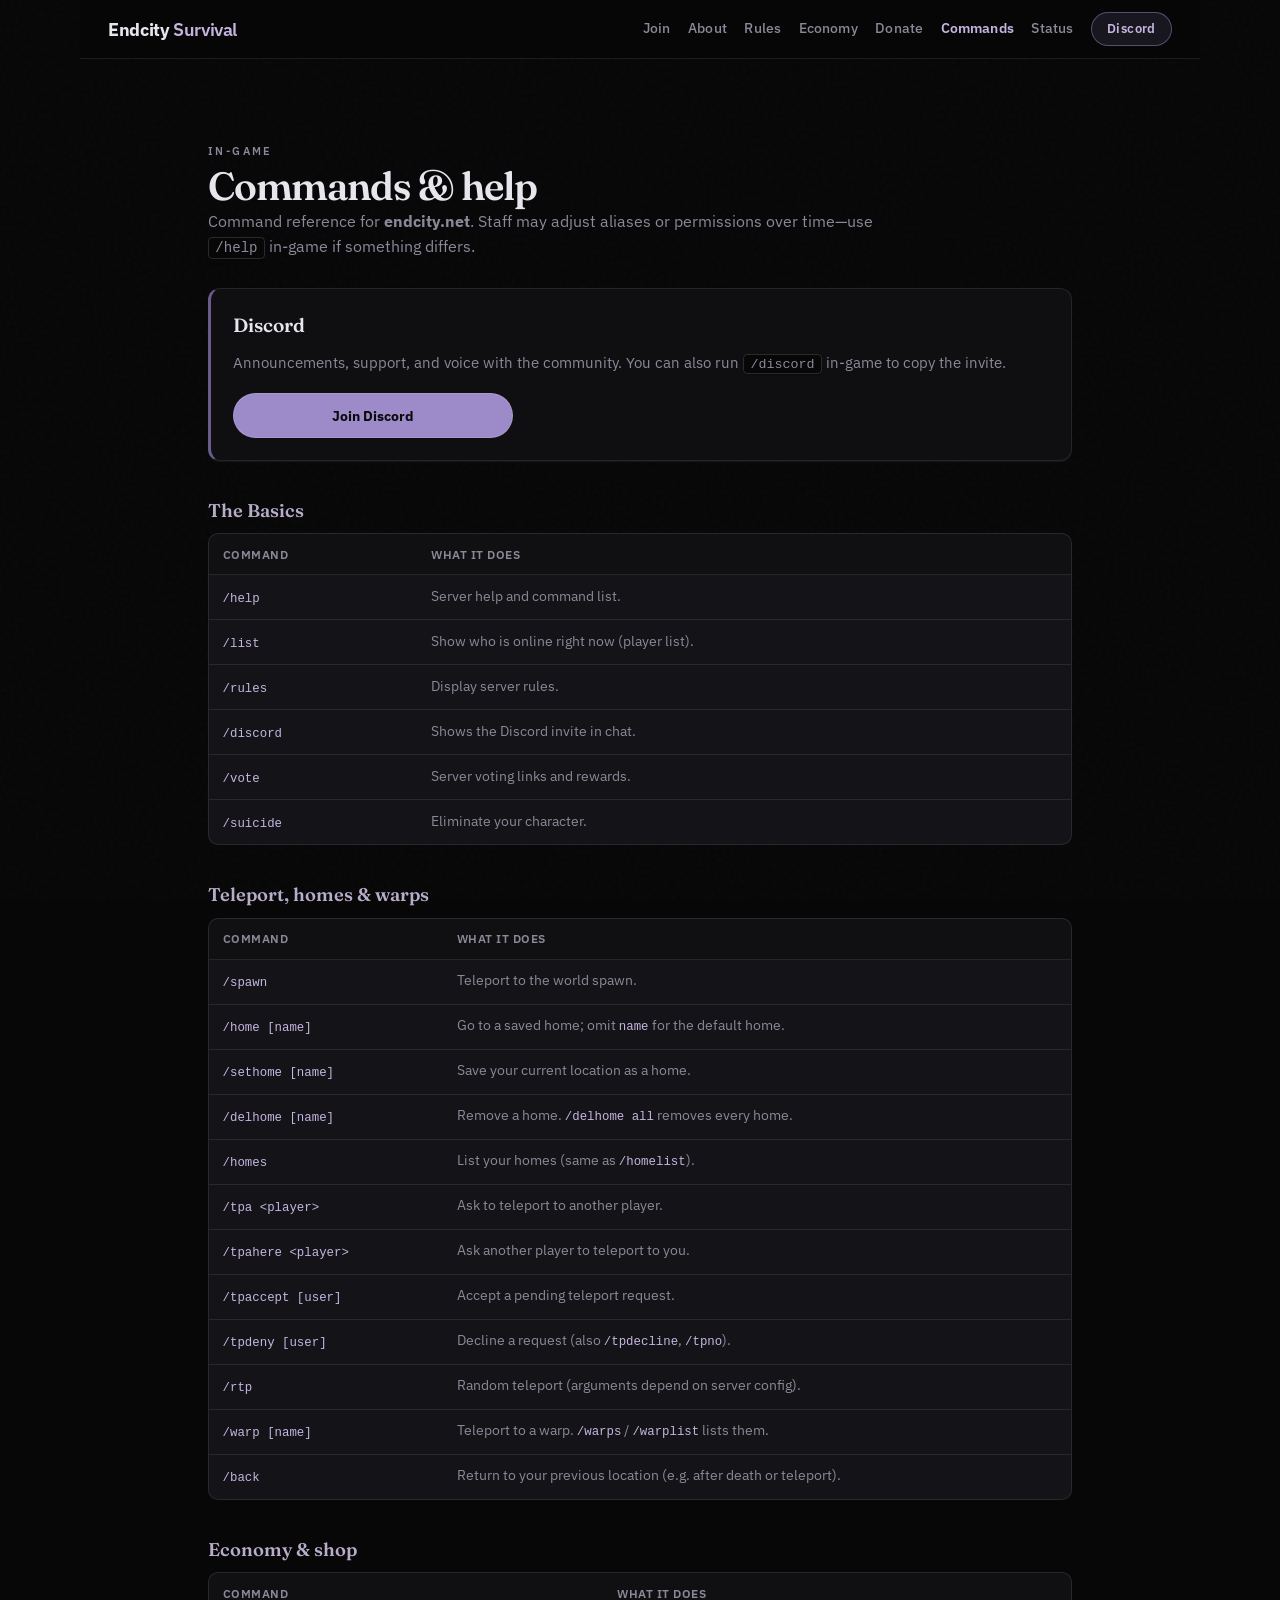
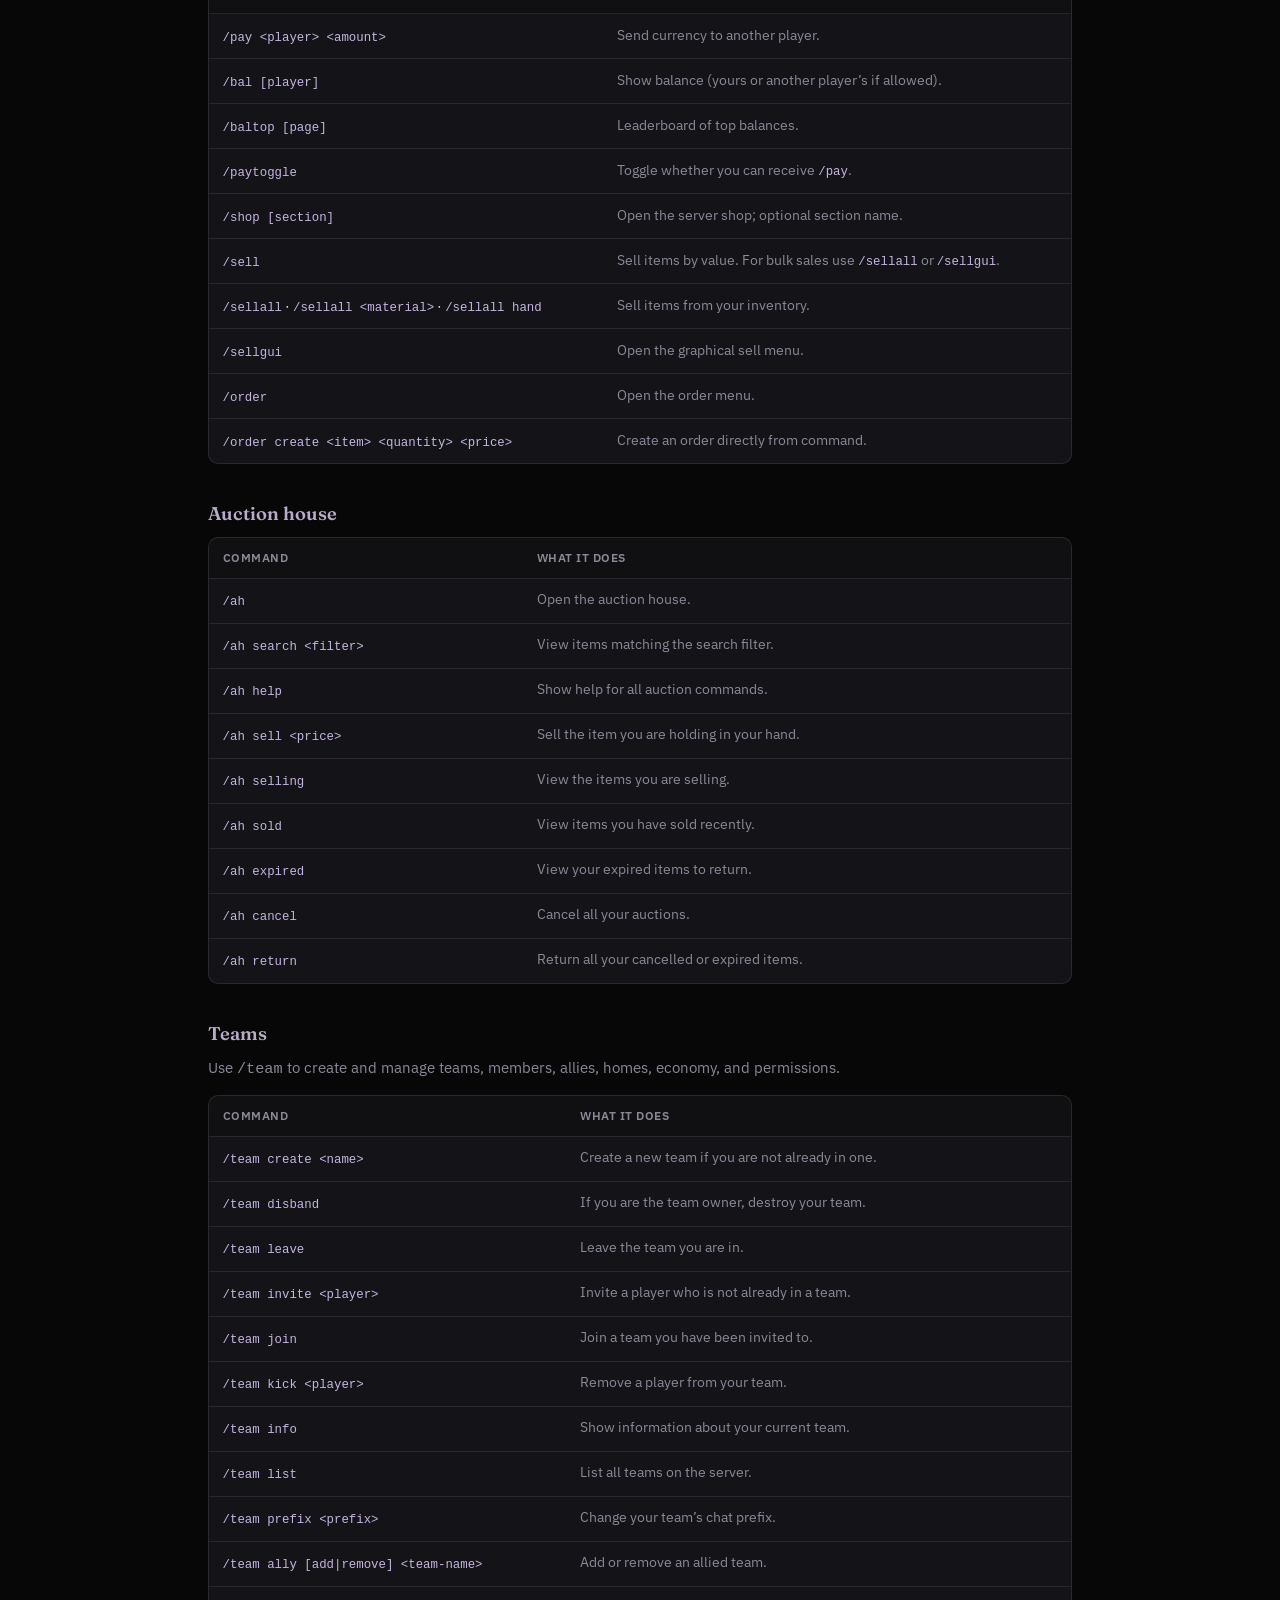
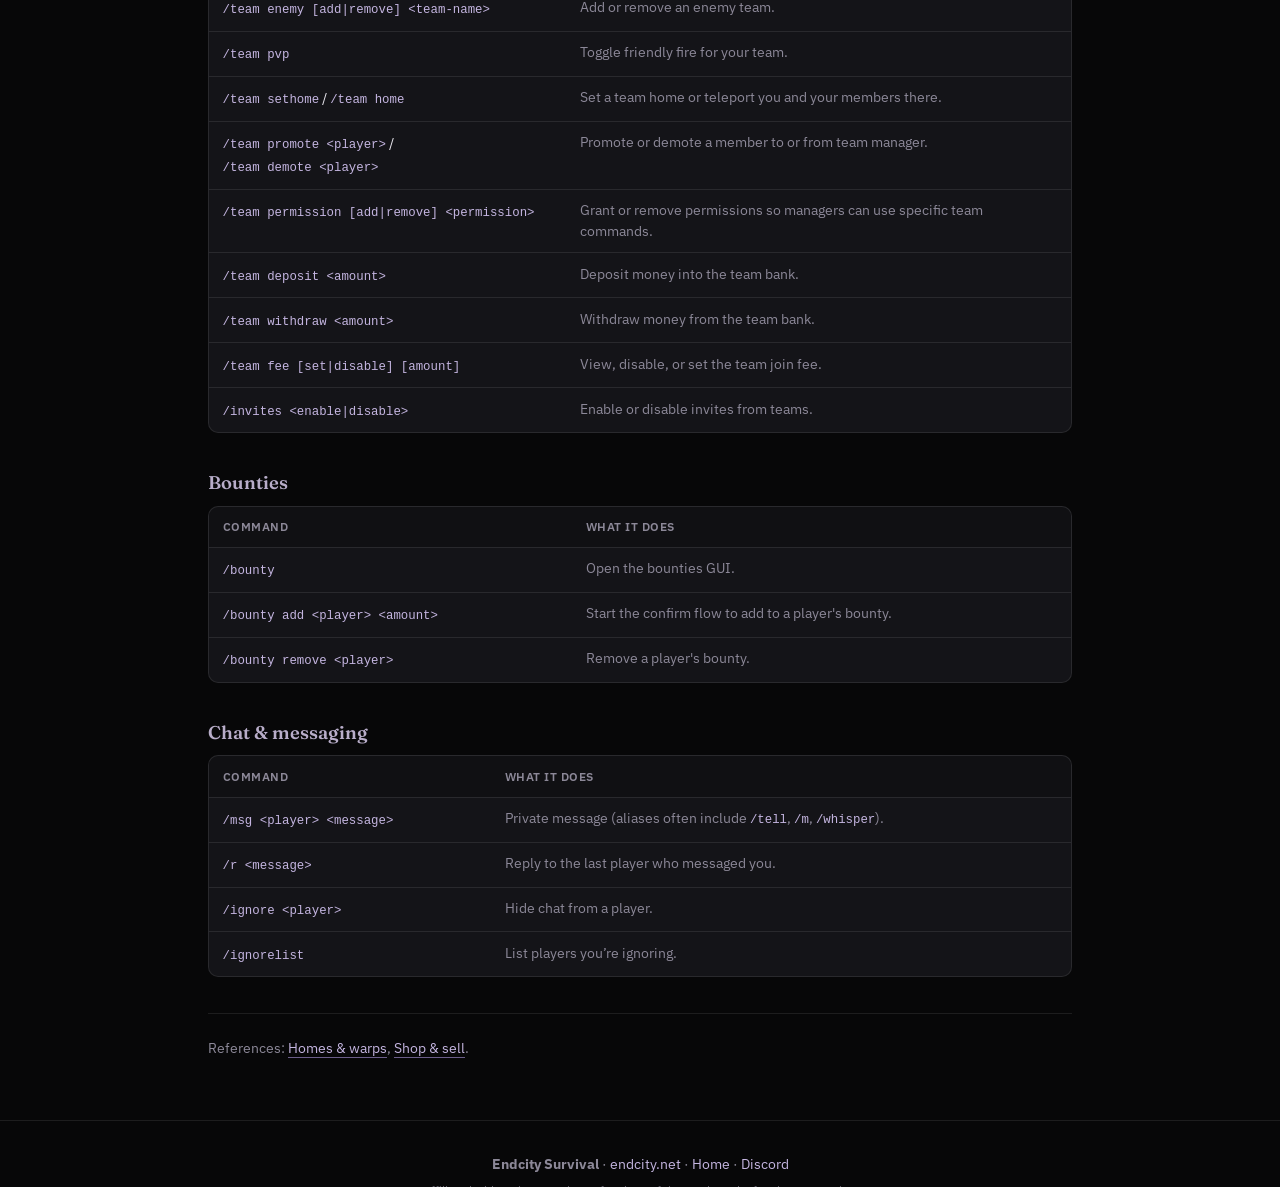
==== commit 51874822: "Update commands.html" ====
--- a/commands.html
+++ b/commands.html
@@ -55,8 +55,8 @@
       <a id="discord-join-link" class="btn btn-primary" href="https://discord.gg/Z5sZx9cjsC" data-discord-invite target="_blank" rel="noopener noreferrer">Join Discord</a>
     </section>
 
-    <section class="cmd-section" aria-labelledby="misc-heading">
-      <h2 id="misc-heading">Misc</h2>
+    <section class="cmd-section" aria-labelledby="basics-heading">
+      <h2 id="basics-heading">The Basics</h2>
       <div class="cmd-table-wrap">
         <table class="cmd-table">
           <thead>
@@ -201,6 +201,14 @@
             <tr>
               <td><code>/sellgui</code></td>
               <td>Open the graphical sell menu.</td>
+            </tr>
+            <tr>
+              <td><code>/order</code></td>
+              <td>Open the order menu.</td>
+            </tr>
+            <tr>
+              <td><code>/order create &lt;item&gt; &lt;quantity&gt; &lt;price&gt;</code></td>
+              <td>Create an order directly from command.</td>
             </tr>
           </tbody>
         </table>
--- a/styles.css
+++ b/styles.css
@@ -31,6 +31,18 @@
   --scrollbar-thumb-border: rgba(255, 255, 255, 0.12);
   --scrollbar-thumb-hover: #b5a6d4;
   --scrollbar-thumb-active: #5c4f75;
+
+  /* Shop snapshot table — % up/down */
+  --shop-up: #6ee7a8;
+  --shop-down-bright: #fca5a5;
+  --shop-neutral: var(--text-muted);
+  /* Pressure badges */
+  --shop-pressure-demand-bg: rgba(34, 197, 94, 0.14);
+  --shop-pressure-demand-fg: #86efac;
+  --shop-pressure-supply-bg: rgba(248, 113, 113, 0.14);
+  --shop-pressure-supply-fg: #fca5a5;
+  --shop-pressure-mixed-bg: rgba(245, 158, 11, 0.12);
+  --shop-pressure-mixed-fg: #fcd34d;
 }
 
 *,
@@ -2333,6 +2345,11 @@
 }
 
 /* Economy guide (economy.html) */
+/* economy.html#view — scroll offset when linking straight to the snapshot table */
+.page-economy-main #view {
+  scroll-margin-top: calc(0.75rem + 0.75rem + 1.2rem + 1px + 0.5rem);
+}
+
 .page-economy-main .econ-guide-h2 {
   font-family: var(--font-display);
   font-size: 1.2rem;
@@ -2471,7 +2488,7 @@
   font-variant-numeric: tabular-nums;
   white-space: nowrap;
   font-size: 0.9rem;
-  color: var(--text);
+  color: var(--text-muted);
 }
 
 .shop-change-cell__pct {
@@ -2497,18 +2514,18 @@
 }
 
 .shop-pressure--demand {
-  background: color-mix(in srgb, var(--accent) 18%, transparent);
-  color: var(--accent-bright);
+  background: var(--shop-pressure-demand-bg);
+  color: var(--shop-pressure-demand-fg);
 }
 
 .shop-pressure--supply {
-  background: rgba(120, 140, 160, 0.14);
-  color: color-mix(in srgb, var(--text) 88%, var(--accent-muted));
+  background: var(--shop-pressure-supply-bg);
+  color: var(--shop-pressure-supply-fg);
 }
 
 .shop-pressure--mixed {
-  background: color-mix(in srgb, var(--accent-muted) 12%, transparent);
-  color: var(--text-muted);
+  background: var(--shop-pressure-mixed-bg);
+  color: var(--shop-pressure-mixed-fg);
 }
 
 .shop-delta {
@@ -2517,16 +2534,30 @@
 }
 
 .shop-delta--up {
-  color: var(--accent-bright);
+  color: var(--shop-up);
 }
 
 .shop-delta--down {
-  color: color-mix(in srgb, #e8a598 75%, var(--text-muted));
+  color: var(--shop-down-bright);
+}
+
+.shop-delta--flat {
+  color: var(--shop-neutral);
 }
 
 .shop-vol {
   font-variant-numeric: tabular-nums;
   white-space: nowrap;
+  color: var(--text);
+}
+
+.shop-vol__unit {
+  display: inline;
+  margin-left: 0.35rem;
+  font-size: 0.78rem;
+  font-weight: 500;
+  color: var(--text-muted);
+  white-space: normal;
 }
 
 @media (prefers-reduced-motion: reduce) {
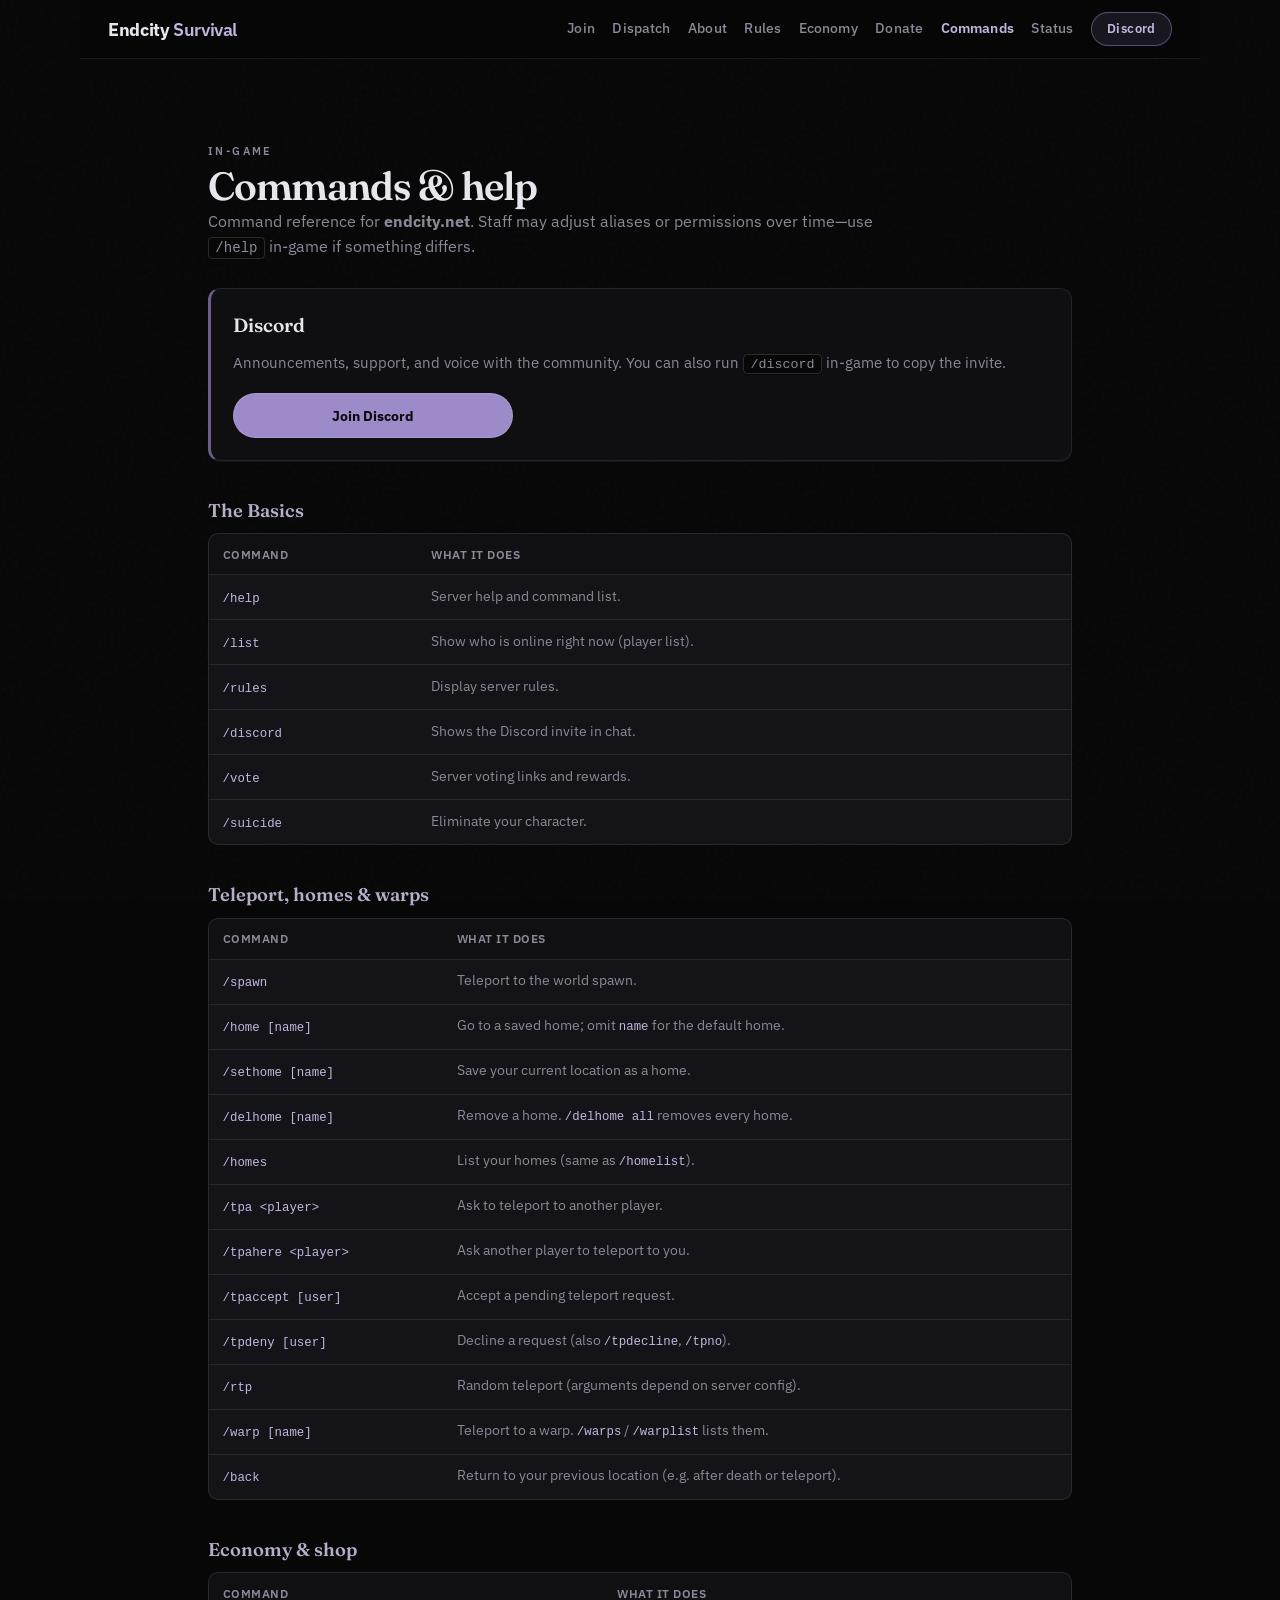
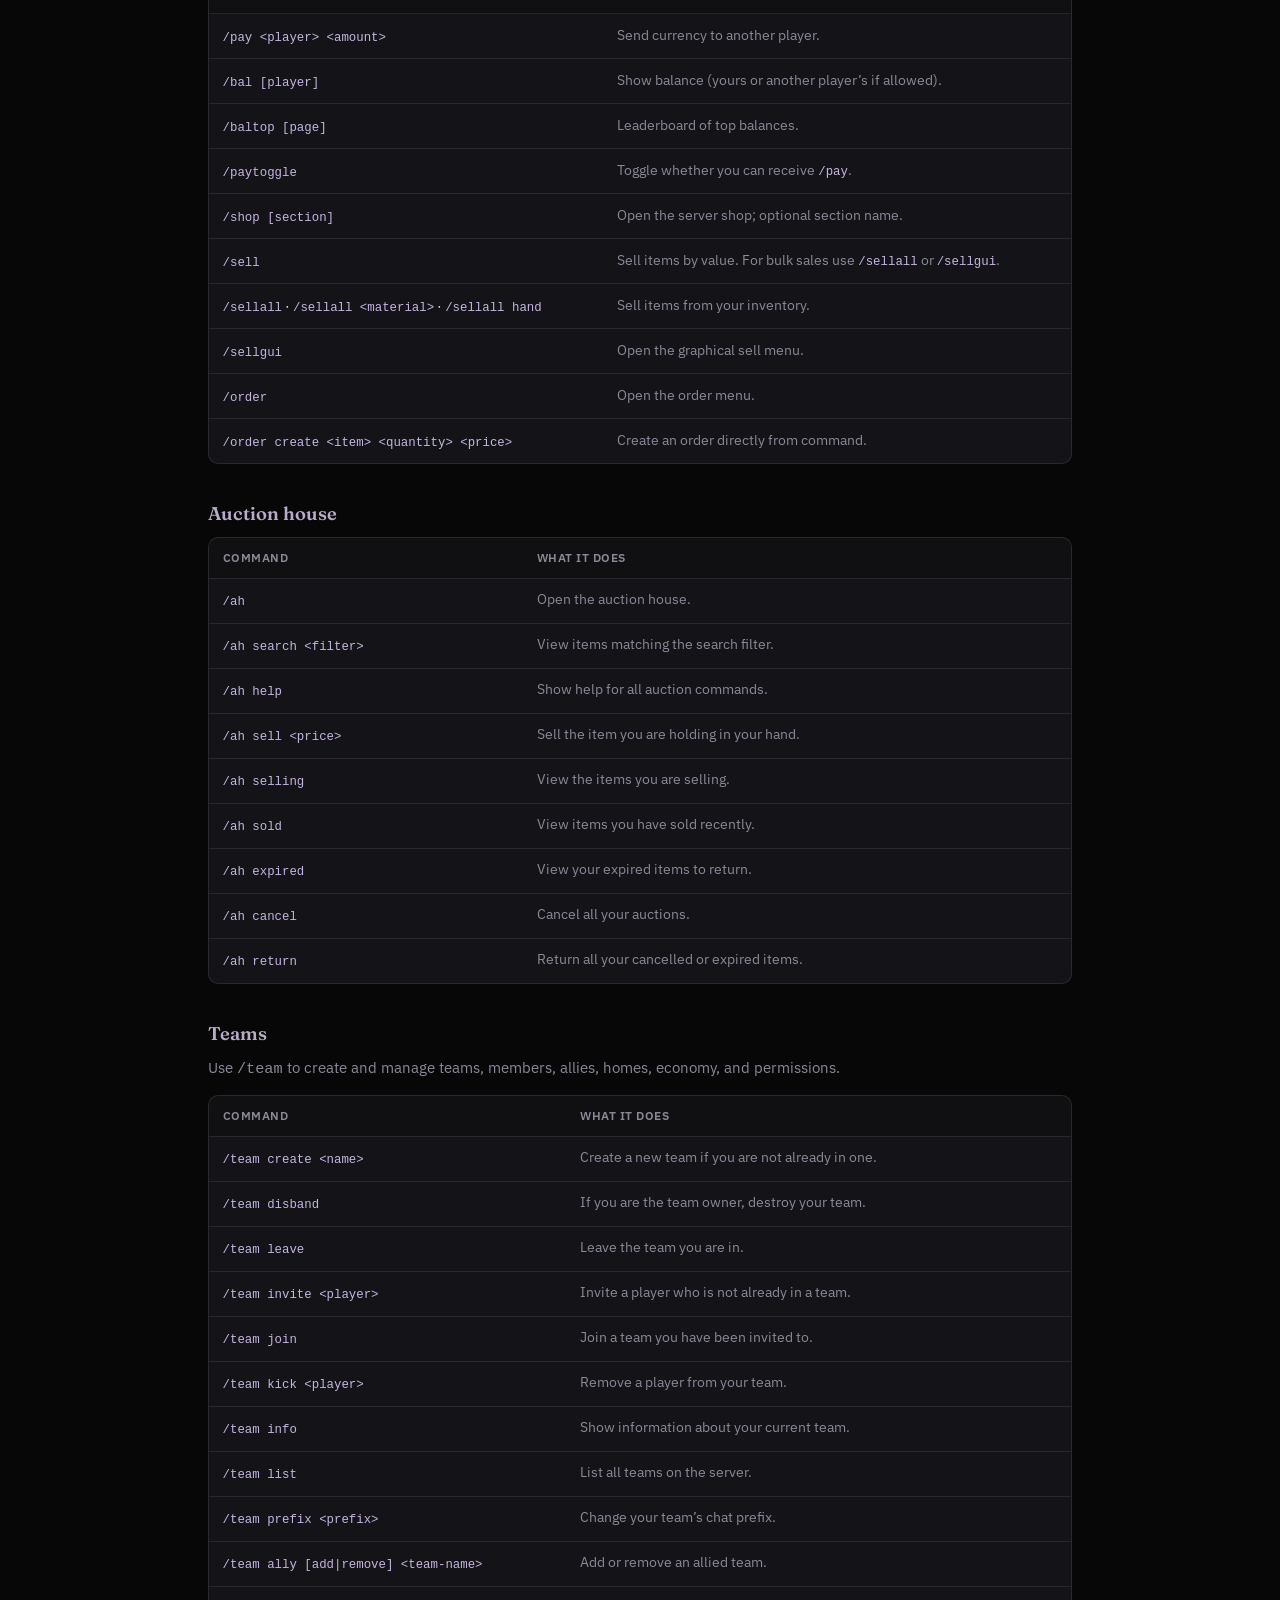
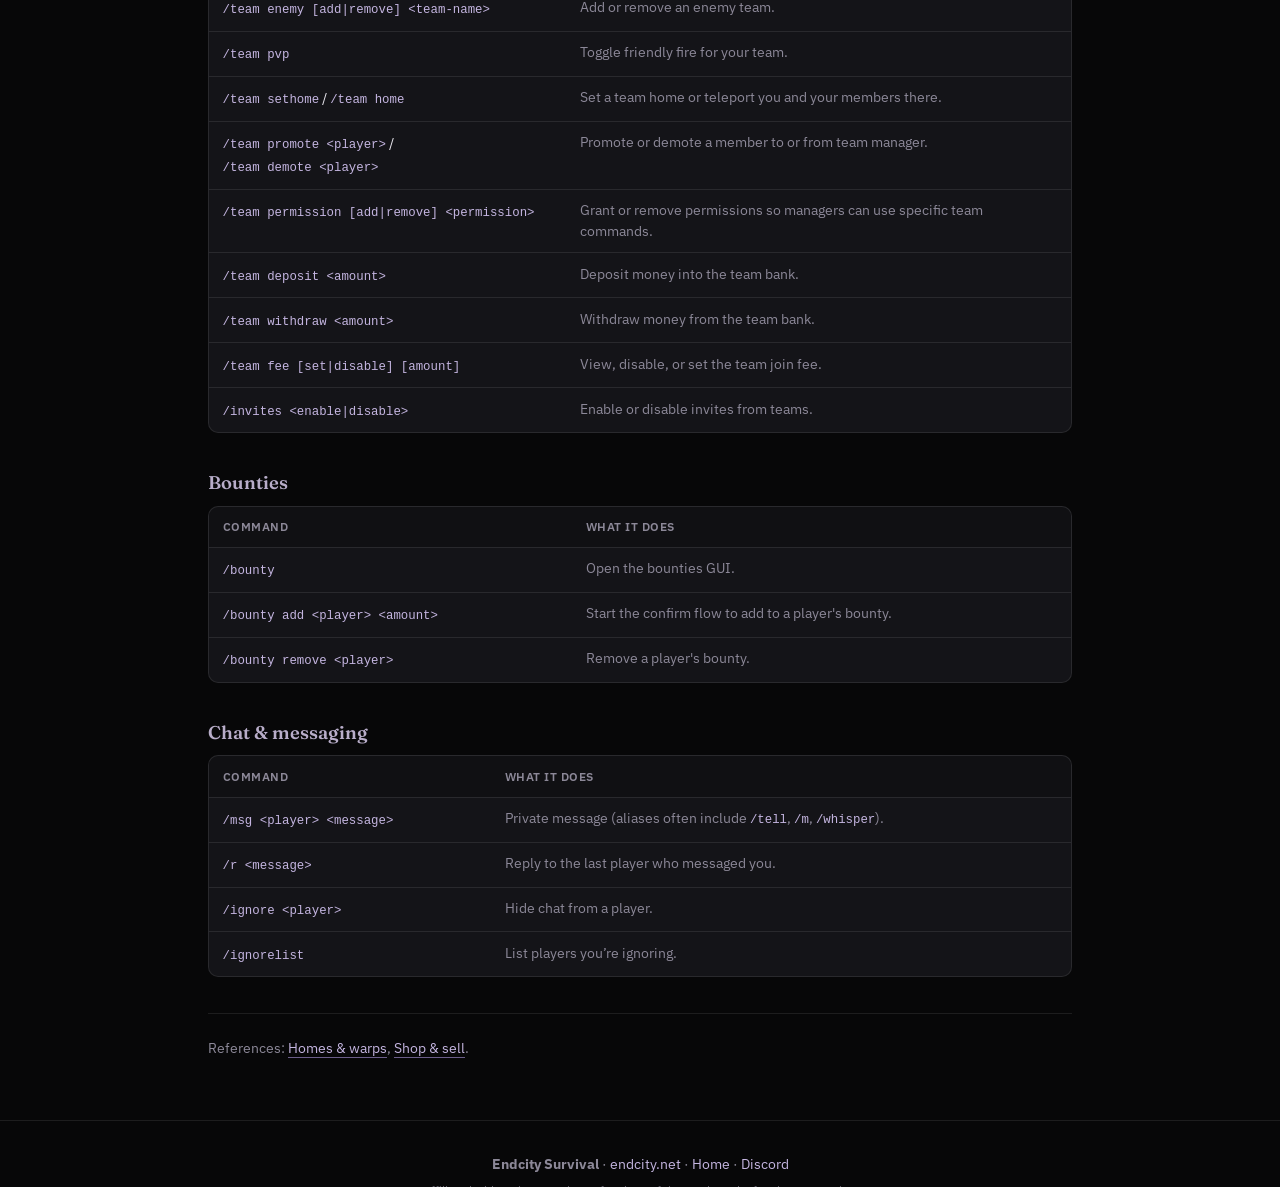
==== commit c016bd5f: "upodate ai lol" ====
--- a/commands.html
+++ b/commands.html
@@ -17,6 +17,7 @@
     <a class="logo" href="index.html">Endcity<span> Survival</span></a>
     <nav class="nav" aria-label="Primary">
       <a href="index.html#join">Join</a>
+      <a href="index.html#dispatch">Dispatch</a>
       <a href="index.html#about">About</a>
       <a href="index.html#rules">Rules</a>
       <a href="index.html#economy">Economy</a>
@@ -32,6 +33,7 @@
   <div id="nav-panel" class="nav-panel" hidden>
     <div class="nav-panel-group">
       <a href="index.html#join">Join</a>
+      <a href="index.html#dispatch">Dispatch</a>
       <a href="index.html#about">About</a>
       <a href="index.html#rules">Rules</a>
       <a href="index.html#economy">Economy</a>
--- a/styles.css
+++ b/styles.css
@@ -541,7 +541,8 @@
 
 .donor-strip__item {
   flex: 0 0 auto;
-  width: 76px;
+  min-width: 76px;
+  width: auto;
   display: flex;
   flex-direction: column;
   align-items: center;
@@ -565,8 +566,7 @@
   font-family: ui-monospace, "Cascadia Code", "Segoe UI Mono", monospace;
   color: var(--text);
   line-height: 1.2;
-  word-break: break-word;
-  max-width: 100%;
+  white-space: nowrap;
 }
 
 .donor-strip__amt {
@@ -2362,6 +2362,10 @@
   margin-bottom: 2rem;
 }
 
+.econ-dashboard-cta .btn {
+  margin-top: 0.4rem;
+}
+
 .econ-guide-list {
   margin: 0;
   padding-left: 1.25rem;
@@ -2447,14 +2451,83 @@
   line-height: 1.45;
 }
 
+/* Toolbar + table: one card, toolbar matches thead treatment */
+.shop-changes-panel {
+  margin-top: 0.35rem;
+  border: 1px solid var(--border);
+  border-radius: var(--radius);
+  background: var(--bg-elevated);
+  overflow: hidden;
+}
+
+.shop-changes-toolbar {
+  display: flex;
+  flex-wrap: wrap;
+  align-items: center;
+  justify-content: space-between;
+  gap: 0.65rem 1rem;
+  padding: 0.65rem 0.85rem;
+  background: rgba(0, 0, 0, 0.22);
+  border-bottom: 1px solid var(--border);
+}
+
+.shop-changes-toolbar__title {
+  font-family: var(--font-display);
+  font-size: 0.72rem;
+  font-weight: 600;
+  text-transform: uppercase;
+  letter-spacing: 0.06em;
+  color: var(--text-muted);
+}
+
+.shop-changes-toolbar__control {
+  display: flex;
+  flex-wrap: wrap;
+  align-items: center;
+  gap: 0.45rem 0.65rem;
+  min-width: 0;
+}
+
+.shop-changes-sort-label {
+  font-size: 0.78rem;
+  font-weight: 600;
+  color: var(--text-muted);
+  text-transform: uppercase;
+  letter-spacing: 0.04em;
+  white-space: nowrap;
+}
+
+.shop-changes-sort {
+  font-family: inherit;
+  font-size: 0.86rem;
+  font-weight: 500;
+  color: var(--text);
+  background: color-mix(in srgb, var(--bg-deep) 65%, var(--bg-elevated));
+  border: 1px solid var(--border);
+  border-radius: 6px;
+  padding: 0.4rem 2rem 0.4rem 0.65rem;
+  min-width: min(100%, 18rem);
+  max-width: 100%;
+  cursor: pointer;
+  appearance: auto;
+}
+
+.shop-changes-sort:focus {
+  outline: 2px solid color-mix(in srgb, var(--accent-bright) 55%, transparent);
+  outline-offset: 2px;
+}
+
+.shop-changes-wrap.shop-changes-wrap--in-panel {
+  margin-top: 0;
+  border: none;
+  border-radius: 0;
+  background: transparent;
+}
+
 .shop-changes-empty {
   font-size: 0.95rem;
   color: var(--text-muted);
   margin: 0;
-}
-
-.shop-changes-wrap {
-  margin-top: 0.35rem;
 }
 
 .shop-changes-table {
@@ -2560,6 +2633,566 @@
   white-space: normal;
 }
 
+.shop-vol__money {
+  display: inline-block;
+  margin-top: 0.2rem;
+  font-size: 0.82rem;
+  font-weight: 600;
+  font-variant-numeric: tabular-nums;
+  color: var(--text-muted);
+}
+
+.econ-dash-kpi-grid {
+  display: grid;
+  grid-template-columns: repeat(auto-fit, minmax(220px, 1fr));
+  gap: 0.55rem 1.4rem;
+}
+
+.econ-dash-hero {
+  padding: 0;
+}
+
+.econ-dash-stats-panel .shop-changes-toolbar {
+  align-items: center;
+}
+
+.econ-dash-stats-panel .shop-changes-meta {
+  margin: 0;
+  font-size: 0.8rem;
+}
+
+.econ-dash-stats-body {
+  padding: 0.75rem 0.85rem 0.85rem;
+}
+
+.econ-dash-kpi {
+  background: color-mix(in srgb, var(--bg-elevated) 72%, transparent);
+  border: 1px solid color-mix(in srgb, var(--border) 78%, transparent);
+  border-radius: 10px;
+  padding: 0.55rem 0.7rem 0.6rem;
+  border-left: 3px solid color-mix(in srgb, var(--accent-deep) 55%, transparent);
+}
+
+.econ-dash-kpi--value {
+  border-left-color: color-mix(in srgb, var(--accent-bright) 50%, transparent);
+}
+
+.econ-dash-kpi h3 {
+  margin: 0;
+  font-size: 0.72rem;
+  text-transform: uppercase;
+  letter-spacing: 0.04em;
+  color: var(--text-muted);
+}
+
+.econ-dash-kpi p {
+  margin: 0.28rem 0 0;
+  font-size: 1rem;
+  font-weight: 700;
+  line-height: 1.3;
+  color: var(--text);
+}
+
+.econ-dash-kpi__note {
+  display: block;
+  margin-top: 0.2rem;
+  font-size: 0.72rem;
+  color: var(--text-muted);
+  line-height: 1.35;
+}
+
+.page-economy-dashboard .shop-pressure {
+  font-size: 0.72rem;
+  padding: 0.18rem 0.4rem;
+}
+
+/* -------------------------------------------------------------------------
+   Homepage — End City / Minecraft (page-home)
+   Same purple void palette; blockier chrome; Java vs Bedrock; Dispatch.
+   ------------------------------------------------------------------------- */
+
+.page-home {
+  --end-stone: #d4c4a0;
+  --end-stone-dim: #a89878;
+  --end-rod: #f3e9ff;
+  --purpur-block: #8a74b0;
+  --purpur-dark: #3d3354;
+  --java: var(--accent-bright);
+  --bedrock: var(--end-stone);
+  background-image:
+    linear-gradient(rgba(7, 7, 8, 0.94), rgba(7, 7, 8, 0.97)),
+    repeating-linear-gradient(
+      0deg,
+      transparent 0 15px,
+      rgba(157, 139, 201, 0.035) 15px 16px
+    ),
+    repeating-linear-gradient(
+      90deg,
+      transparent 0 15px,
+      rgba(157, 139, 201, 0.035) 15px 16px
+    );
+}
+
+.page-home .logo {
+  font-family: "Pixelify Sans", var(--font-sans);
+  letter-spacing: 0.02em;
+  display: inline-flex;
+  align-items: center;
+  gap: 0.55rem;
+}
+
+.page-home .logo-mark {
+  width: 18px;
+  height: 18px;
+  flex-shrink: 0;
+  background:
+    linear-gradient(#f3e9ff, #f3e9ff) 7px 0 / 4px 6px no-repeat,
+    linear-gradient(#8a74b0, #6b5d8a);
+  border: 2px solid #2a2436;
+  box-shadow:
+    inset 2px 0 0 rgba(255, 255, 255, 0.18),
+    0 0 8px rgba(196, 181, 224, 0.35);
+  image-rendering: pixelated;
+}
+
+.page-home .intro-eyebrow,
+.page-home .edition-kicker,
+.page-home .join-card__badge,
+.page-home .fund-card__badge,
+.page-home .donor-strip-title,
+.page-home .edition-card__side,
+.page-home .edition-vs__label,
+.page-home .dispatch-card__side {
+  font-family: "Pixelify Sans", var(--font-sans);
+}
+
+.void-stars {
+  pointer-events: none;
+  position: fixed;
+  inset: 0;
+  z-index: 0;
+  background-image:
+    radial-gradient(1px 1px at 8% 12%, rgba(255, 255, 255, 0.55), transparent),
+    radial-gradient(1px 1px at 22% 38%, rgba(196, 181, 224, 0.45), transparent),
+    radial-gradient(1.5px 1.5px at 41% 18%, rgba(255, 255, 255, 0.35), transparent),
+    radial-gradient(1px 1px at 63% 8%, rgba(232, 230, 237, 0.5), transparent),
+    radial-gradient(1px 1px at 78% 32%, rgba(196, 181, 224, 0.4), transparent),
+    radial-gradient(1.5px 1.5px at 91% 14%, rgba(255, 255, 255, 0.28), transparent),
+    radial-gradient(1px 1px at 14% 72%, rgba(212, 196, 160, 0.28), transparent),
+    radial-gradient(1px 1px at 34% 88%, rgba(255, 255, 255, 0.22), transparent),
+    radial-gradient(1px 1px at 55% 64%, rgba(196, 181, 224, 0.32), transparent),
+    radial-gradient(1.5px 1.5px at 84% 78%, rgba(255, 255, 255, 0.2), transparent);
+  opacity: 0.7;
+}
+
+.page-home .hero-section {
+  padding-top: 0.85rem;
+  padding-bottom: 2rem;
+}
+
+.end-banner {
+  position: relative;
+  z-index: 1;
+  display: flex;
+  justify-content: center;
+  margin: 0 0 0.85rem;
+  min-height: 96px;
+}
+
+.end-banner-art {
+  width: min(100%, 720px);
+  height: 108px;
+  image-rendering: pixelated;
+  image-rendering: crisp-edges;
+  filter: drop-shadow(0 8px 16px rgba(0, 0, 0, 0.45));
+  animation: end-float 8s ease-in-out infinite;
+}
+
+@keyframes end-float {
+  0%,
+  100% { transform: translateY(0); }
+  50% { transform: translateY(-6px); }
+}
+
+.end-hero {
+  position: relative;
+}
+
+.page-home .hero-section::before {
+  height: 3px;
+  opacity: 0.7;
+  background: linear-gradient(
+    90deg,
+    transparent 0%,
+    var(--purpur-dark) 12%,
+    var(--accent) 50%,
+    var(--end-stone-dim) 88%,
+    transparent 100%
+  );
+}
+
+.page-home .section,
+.page-home #donate {
+  scroll-margin-top: 4.5rem;
+}
+
+.page-home .hero-primary,
+.page-home .hero-aside {
+  position: relative;
+  z-index: 1;
+}
+
+.page-home .intro-title {
+  text-shadow: 0 2px 0 rgba(0, 0, 0, 0.45);
+}
+
+.page-home .hero-deck {
+  font-size: 1.02rem;
+  line-height: 1.6;
+  max-width: 40rem;
+  color: var(--text);
+}
+
+.page-home .hero-about p {
+  font-size: 1rem;
+  line-height: 1.65;
+}
+
+.page-home .aside-panel--join.join-card,
+.page-home .donate-card--sidebar.fund-card,
+.page-home .edition-card,
+.page-home .about-card,
+.page-home .econ-stack,
+.page-home .join-extra,
+.page-home .dispatch-card {
+  border-radius: 4px;
+  border-width: 2px;
+  box-shadow:
+    inset 0 1px 0 rgba(255, 255, 255, 0.06),
+    0 1px 0 rgba(0, 0, 0, 0.45);
+}
+
+.page-home .join-card__badge--bedrock {
+  color: var(--end-stone);
+}
+
+.copy-chip,
+.copy-btn {
+  font-family: inherit;
+  cursor: pointer;
+}
+
+.copy-chip {
+  margin-top: 0.15rem;
+  align-self: flex-start;
+  padding: 0.22rem 0.5rem;
+  font-size: 0.68rem;
+  font-weight: 700;
+  letter-spacing: 0.04em;
+  text-transform: uppercase;
+  color: var(--accent-bright);
+  background: var(--bg-deep);
+  border: 1px solid var(--border-strong);
+  border-radius: 3px;
+}
+
+.copy-chip:hover,
+.copy-chip.is-copied {
+  color: var(--text);
+  border-color: var(--accent-muted);
+  background: color-mix(in srgb, var(--accent-deep) 22%, var(--bg-deep));
+}
+
+.copy-btn {
+  margin-top: 0.75rem;
+  width: 100%;
+  border-radius: 4px;
+}
+
+.edition-kicker {
+  margin: 0 0 0.45rem;
+  font-size: 0.78rem;
+  font-weight: 600;
+  letter-spacing: 0.14em;
+  text-transform: uppercase;
+  color: var(--accent-muted);
+}
+
+.edition-section {
+  position: relative;
+}
+
+.edition-arena {
+  display: grid;
+  gap: 1rem;
+  align-items: stretch;
+}
+
+.edition-card {
+  position: relative;
+  background: var(--bg-card);
+  border: 2px solid var(--border-strong);
+  padding: 1.35rem 1.2rem 1.25rem;
+}
+
+.edition-card--java {
+  border-top: 4px solid var(--java);
+}
+
+.edition-card--bedrock {
+  border-top: 4px solid var(--bedrock);
+}
+
+.edition-card__side {
+  margin: 0 0 0.35rem;
+  font-size: 0.78rem;
+  letter-spacing: 0.12em;
+  text-transform: uppercase;
+  color: var(--accent-muted);
+}
+
+.edition-card--bedrock .edition-card__side {
+  color: var(--end-stone);
+}
+
+.edition-card__title {
+  margin: 0 0 0.65rem;
+  font-size: 1.2rem;
+  color: var(--text);
+}
+
+.edition-card__text {
+  margin: 0 0 0.85rem;
+  font-size: 1rem;
+  line-height: 1.6;
+  color: var(--text-muted);
+}
+
+.edition-vs {
+  display: flex;
+  flex-direction: column;
+  align-items: center;
+  justify-content: center;
+  gap: 0.2rem;
+  padding: 0.35rem 0;
+}
+
+.edition-vs__gem {
+  width: 10px;
+  height: 10px;
+  background: var(--accent-bright);
+  transform: rotate(45deg);
+  box-shadow: 0 0 12px rgba(196, 181, 224, 0.7);
+}
+
+.edition-vs__label {
+  font-size: 1.35rem;
+  font-weight: 700;
+  letter-spacing: 0.16em;
+  color: var(--text);
+}
+
+.edition-vs__note {
+  font-size: 0.72rem;
+  letter-spacing: 0.08em;
+  text-transform: uppercase;
+  color: var(--text-muted);
+}
+
+.edition-together {
+  margin: 1.15rem 0 0;
+  text-align: center;
+  font-size: 1.02rem;
+  line-height: 1.55;
+  color: var(--text);
+  font-weight: 600;
+}
+
+@media (min-width: 800px) {
+  .edition-arena {
+    grid-template-columns: minmax(0, 1fr) auto minmax(0, 1fr);
+    gap: 1.15rem;
+    align-items: stretch;
+  }
+
+  .edition-vs {
+    min-width: 5.5rem;
+  }
+}
+
+.section-dispatch {
+  background:
+    linear-gradient(180deg, rgba(157, 139, 201, 0.06) 0%, transparent 38%),
+    var(--bg-deep);
+}
+
+.dispatch-list {
+  display: flex;
+  flex-direction: column;
+  gap: 0.75rem;
+  max-width: 44rem;
+}
+
+.dispatch-card {
+  background: var(--bg-card);
+  border: 2px solid var(--border);
+}
+
+.dispatch-card.is-open {
+  border-color: var(--border-strong);
+}
+
+.dispatch-card__toggle {
+  display: grid;
+  grid-template-columns: 1fr auto;
+  grid-template-rows: auto auto;
+  column-gap: 0.75rem;
+  width: 100%;
+  padding: 0.95rem 1.05rem;
+  background: transparent;
+  border: 0;
+  color: inherit;
+  font: inherit;
+  text-align: left;
+  cursor: pointer;
+}
+
+.dispatch-card__meta {
+  grid-column: 1;
+  display: flex;
+  flex-wrap: wrap;
+  gap: 0.45rem 0.75rem;
+  margin-bottom: 0.35rem;
+}
+
+.dispatch-card__date {
+  font-size: 0.78rem;
+  color: var(--text-muted);
+}
+
+.dispatch-card__side {
+  font-size: 0.72rem;
+  letter-spacing: 0.08em;
+  text-transform: uppercase;
+  color: var(--accent-bright);
+}
+
+.dispatch-card__side--bedrock {
+  color: var(--end-stone);
+}
+
+.dispatch-card__title {
+  grid-column: 1;
+  font-family: var(--font-display);
+  font-size: 1.15rem;
+  font-weight: 600;
+  letter-spacing: -0.02em;
+  color: var(--text);
+  line-height: 1.3;
+}
+
+.dispatch-card__chevron {
+  grid-column: 2;
+  grid-row: 1 / span 2;
+  align-self: center;
+  width: 0.55rem;
+  height: 0.55rem;
+  border-right: 2px solid var(--text-muted);
+  border-bottom: 2px solid var(--text-muted);
+  transform: rotate(45deg);
+  transition: transform 0.18s ease;
+}
+
+.dispatch-card.is-open .dispatch-card__chevron {
+  transform: rotate(225deg);
+  margin-top: 0.2rem;
+}
+
+.dispatch-card__body {
+  padding: 0 1.05rem 1.05rem;
+  border-top: 1px solid var(--border);
+}
+
+.dispatch-card__body p {
+  margin: 0.85rem 0 0;
+  font-size: 1.02rem;
+  line-height: 1.65;
+  color: var(--text-muted);
+}
+
+.dispatch-card__body p:first-child {
+  margin-top: 0.9rem;
+  color: var(--text);
+}
+
+.dispatch-card__cta {
+  font-weight: 600;
+}
+
+.dispatch-discord {
+  display: flex;
+  flex-wrap: wrap;
+  align-items: center;
+  gap: 0.85rem 1.15rem;
+  margin: 1.5rem 0 0;
+  font-size: 1rem;
+  line-height: 1.5;
+  color: var(--text);
+}
+
+.page-home .section-community {
+  background:
+    linear-gradient(180deg, transparent 0%, rgba(157, 139, 201, 0.08) 42%, transparent 100%);
+}
+
+.page-home .btn-hero {
+  border-radius: 2px;
+  border-left-width: 4px;
+  box-shadow:
+    inset 0 1px 0 rgba(255, 255, 255, 0.08),
+    0 2px 0 rgba(0, 0, 0, 0.35);
+}
+
+.page-home .btn-primary {
+  border-radius: 2px;
+  color: #0a0a0c;
+  border: 3px solid #2a2436;
+  box-shadow:
+    inset 0 2px 0 rgba(255, 255, 255, 0.22),
+    inset 0 -3px 0 rgba(0, 0, 0, 0.28);
+}
+
+.page-home .btn-primary:hover {
+  color: #0a0a0c;
+}
+
+.page-home .progress-wrap--fund {
+  border-radius: 4px;
+}
+
+.page-home .progress-wrap--fund .progress-fill {
+  border-radius: 2px;
+}
+
+@media (max-width: 599px) {
+  .end-banner-art {
+    height: 84px;
+  }
+
+  .page-home .hero-deck {
+    font-size: 0.98rem;
+  }
+
+  .dispatch-card__title {
+    font-size: 1.05rem;
+  }
+
+  .dispatch-discord {
+    flex-direction: column;
+    align-items: flex-start;
+  }
+}
+
 @media (prefers-reduced-motion: reduce) {
   html {
     scroll-behavior: auto;
@@ -2572,4 +3205,10 @@
   .btn:hover {
     transform: none;
   }
-}
+
+  .end-banner-art,
+  .dispatch-card__chevron {
+    animation: none;
+    transition: none;
+  }
+}
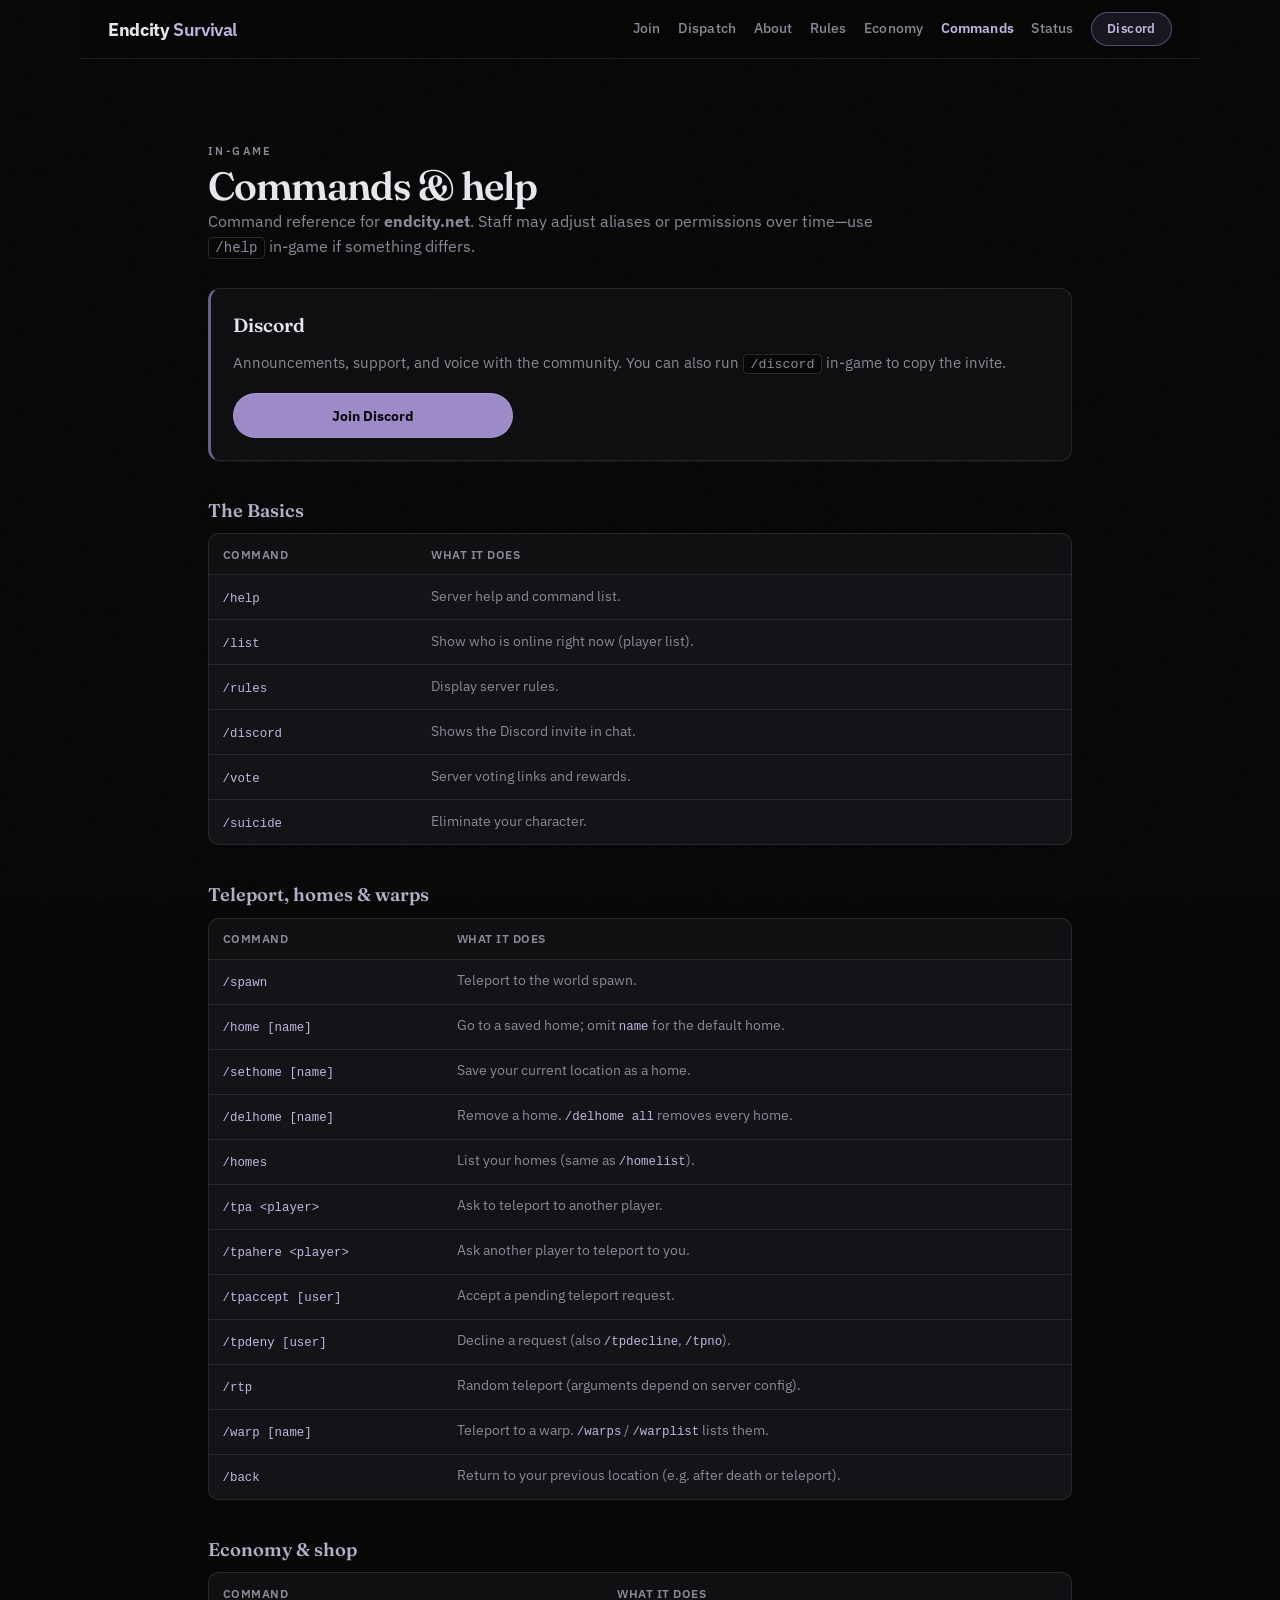
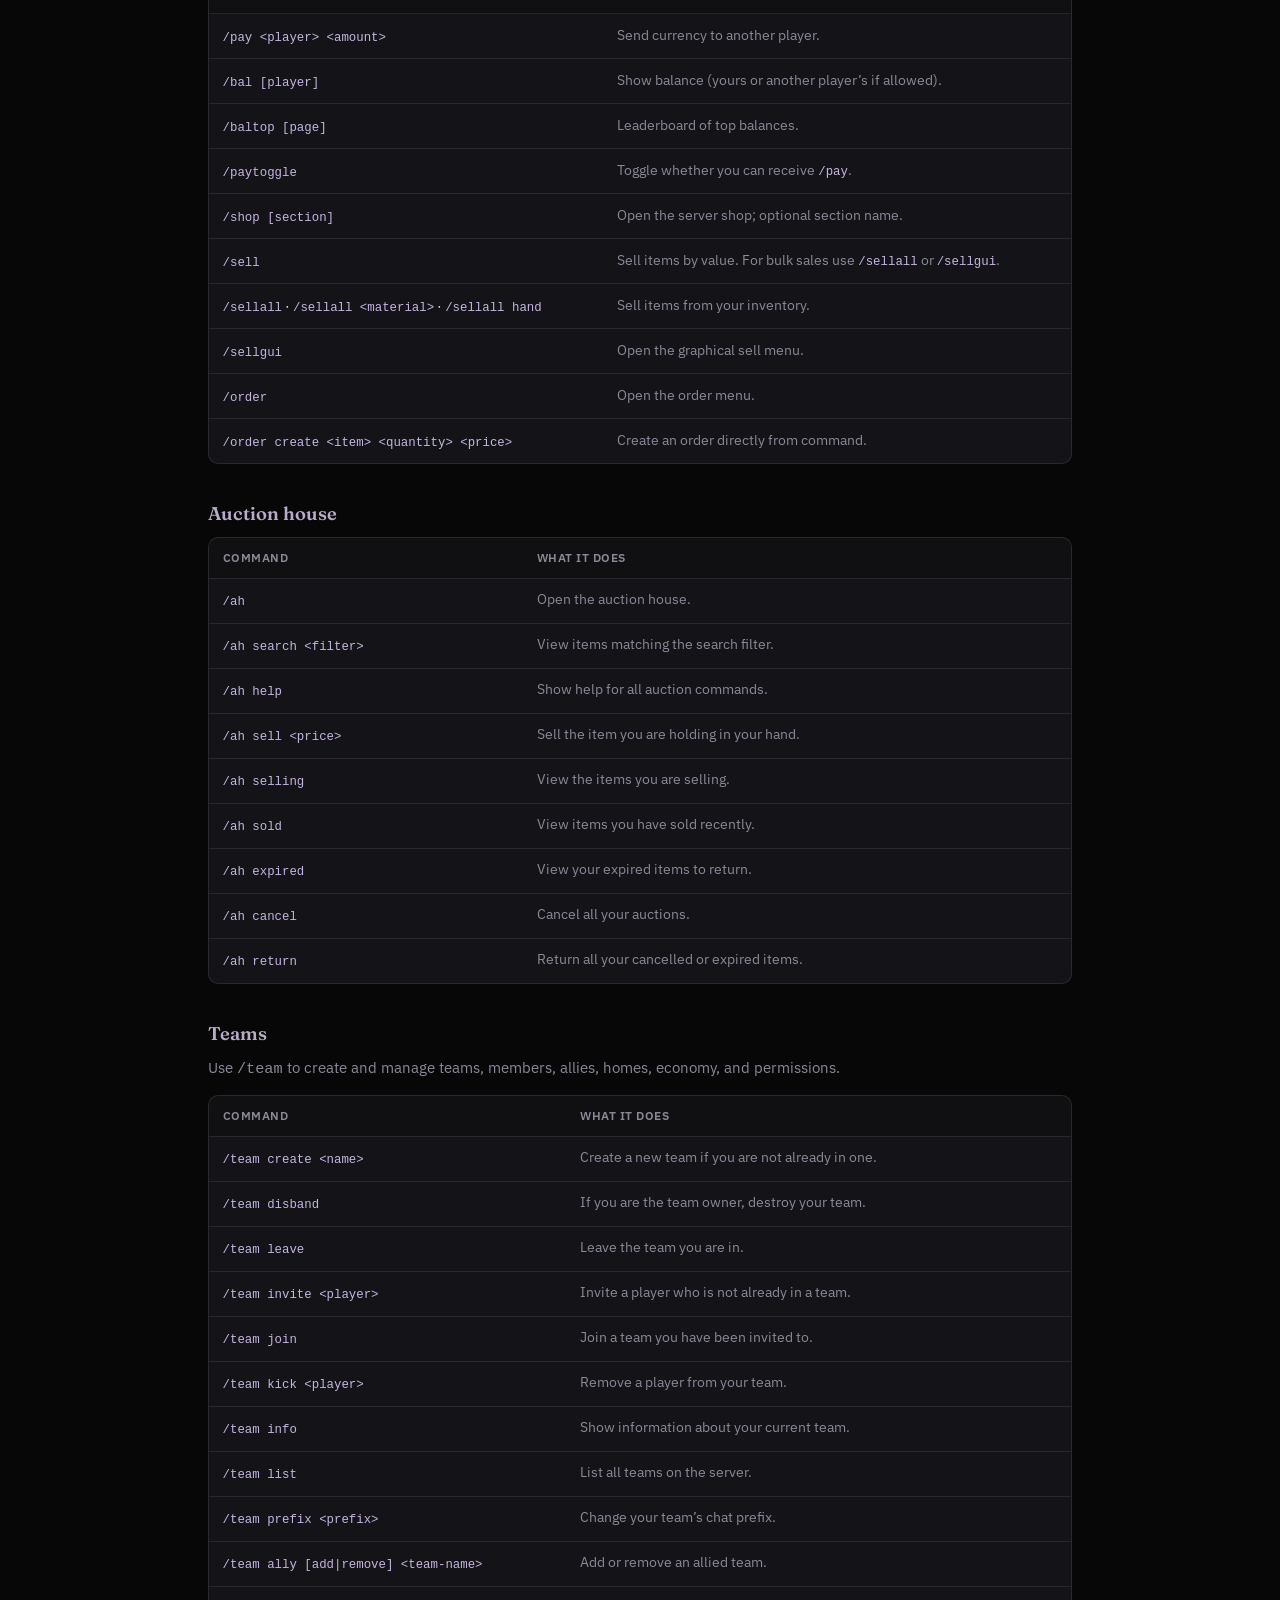
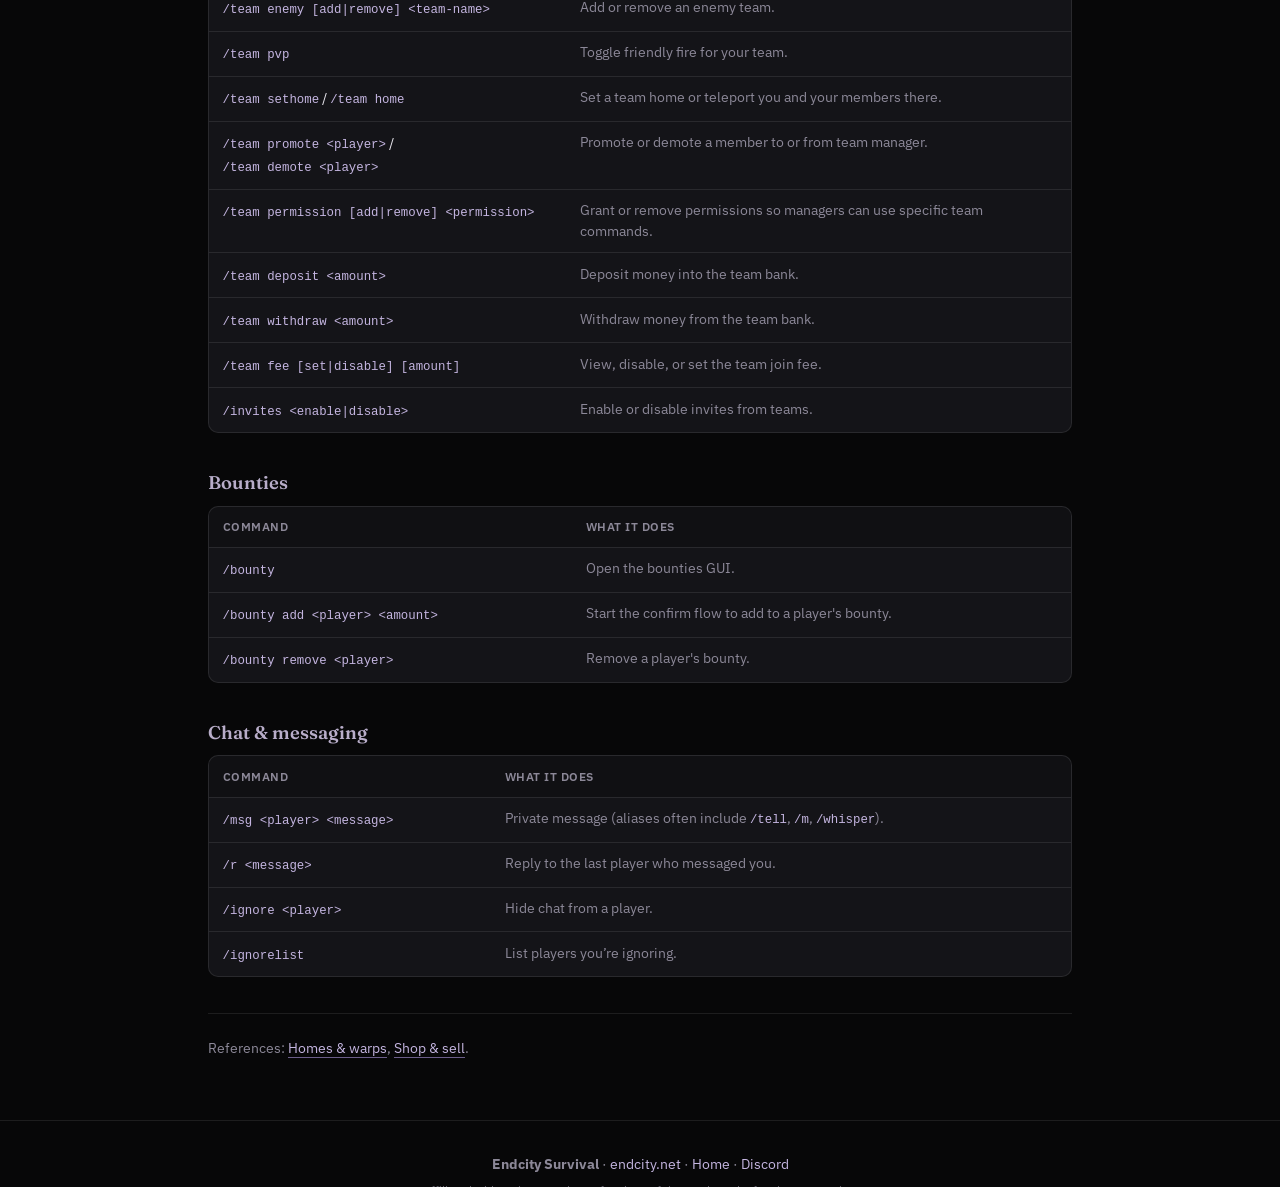
==== commit c71972d4: "full design redo" ====
--- a/commands.html
+++ b/commands.html
@@ -21,7 +21,6 @@
       <a href="index.html#about">About</a>
       <a href="index.html#rules">Rules</a>
       <a href="index.html#economy">Economy</a>
-      <a href="index.html#donate">Donate</a>
       <a href="commands.html" aria-current="page">Commands</a>
       <a href="/status">Status</a>
       <a class="nav-cta" href="https://discord.gg/Z5sZx9cjsC" data-discord-invite target="_blank" rel="noopener noreferrer">Discord</a>
@@ -37,7 +36,6 @@
       <a href="index.html#about">About</a>
       <a href="index.html#rules">Rules</a>
       <a href="index.html#economy">Economy</a>
-      <a href="index.html#donate">Donate</a>
       <a href="commands.html" aria-current="page">Commands</a>
       <a href="/status">Status</a>
       <a class="nav-cta nav-cta--panel" href="https://discord.gg/Z5sZx9cjsC" data-discord-invite target="_blank" rel="noopener noreferrer">Discord</a>
--- a/styles.css
+++ b/styles.css
@@ -2706,493 +2706,6 @@
   padding: 0.18rem 0.4rem;
 }
 
-/* -------------------------------------------------------------------------
-   Homepage — End City / Minecraft (page-home)
-   Same purple void palette; blockier chrome; Java vs Bedrock; Dispatch.
-   ------------------------------------------------------------------------- */
-
-.page-home {
-  --end-stone: #d4c4a0;
-  --end-stone-dim: #a89878;
-  --end-rod: #f3e9ff;
-  --purpur-block: #8a74b0;
-  --purpur-dark: #3d3354;
-  --java: var(--accent-bright);
-  --bedrock: var(--end-stone);
-  background-image:
-    linear-gradient(rgba(7, 7, 8, 0.94), rgba(7, 7, 8, 0.97)),
-    repeating-linear-gradient(
-      0deg,
-      transparent 0 15px,
-      rgba(157, 139, 201, 0.035) 15px 16px
-    ),
-    repeating-linear-gradient(
-      90deg,
-      transparent 0 15px,
-      rgba(157, 139, 201, 0.035) 15px 16px
-    );
-}
-
-.page-home .logo {
-  font-family: "Pixelify Sans", var(--font-sans);
-  letter-spacing: 0.02em;
-  display: inline-flex;
-  align-items: center;
-  gap: 0.55rem;
-}
-
-.page-home .logo-mark {
-  width: 18px;
-  height: 18px;
-  flex-shrink: 0;
-  background:
-    linear-gradient(#f3e9ff, #f3e9ff) 7px 0 / 4px 6px no-repeat,
-    linear-gradient(#8a74b0, #6b5d8a);
-  border: 2px solid #2a2436;
-  box-shadow:
-    inset 2px 0 0 rgba(255, 255, 255, 0.18),
-    0 0 8px rgba(196, 181, 224, 0.35);
-  image-rendering: pixelated;
-}
-
-.page-home .intro-eyebrow,
-.page-home .edition-kicker,
-.page-home .join-card__badge,
-.page-home .fund-card__badge,
-.page-home .donor-strip-title,
-.page-home .edition-card__side,
-.page-home .edition-vs__label,
-.page-home .dispatch-card__side {
-  font-family: "Pixelify Sans", var(--font-sans);
-}
-
-.void-stars {
-  pointer-events: none;
-  position: fixed;
-  inset: 0;
-  z-index: 0;
-  background-image:
-    radial-gradient(1px 1px at 8% 12%, rgba(255, 255, 255, 0.55), transparent),
-    radial-gradient(1px 1px at 22% 38%, rgba(196, 181, 224, 0.45), transparent),
-    radial-gradient(1.5px 1.5px at 41% 18%, rgba(255, 255, 255, 0.35), transparent),
-    radial-gradient(1px 1px at 63% 8%, rgba(232, 230, 237, 0.5), transparent),
-    radial-gradient(1px 1px at 78% 32%, rgba(196, 181, 224, 0.4), transparent),
-    radial-gradient(1.5px 1.5px at 91% 14%, rgba(255, 255, 255, 0.28), transparent),
-    radial-gradient(1px 1px at 14% 72%, rgba(212, 196, 160, 0.28), transparent),
-    radial-gradient(1px 1px at 34% 88%, rgba(255, 255, 255, 0.22), transparent),
-    radial-gradient(1px 1px at 55% 64%, rgba(196, 181, 224, 0.32), transparent),
-    radial-gradient(1.5px 1.5px at 84% 78%, rgba(255, 255, 255, 0.2), transparent);
-  opacity: 0.7;
-}
-
-.page-home .hero-section {
-  padding-top: 0.85rem;
-  padding-bottom: 2rem;
-}
-
-.end-banner {
-  position: relative;
-  z-index: 1;
-  display: flex;
-  justify-content: center;
-  margin: 0 0 0.85rem;
-  min-height: 96px;
-}
-
-.end-banner-art {
-  width: min(100%, 720px);
-  height: 108px;
-  image-rendering: pixelated;
-  image-rendering: crisp-edges;
-  filter: drop-shadow(0 8px 16px rgba(0, 0, 0, 0.45));
-  animation: end-float 8s ease-in-out infinite;
-}
-
-@keyframes end-float {
-  0%,
-  100% { transform: translateY(0); }
-  50% { transform: translateY(-6px); }
-}
-
-.end-hero {
-  position: relative;
-}
-
-.page-home .hero-section::before {
-  height: 3px;
-  opacity: 0.7;
-  background: linear-gradient(
-    90deg,
-    transparent 0%,
-    var(--purpur-dark) 12%,
-    var(--accent) 50%,
-    var(--end-stone-dim) 88%,
-    transparent 100%
-  );
-}
-
-.page-home .section,
-.page-home #donate {
-  scroll-margin-top: 4.5rem;
-}
-
-.page-home .hero-primary,
-.page-home .hero-aside {
-  position: relative;
-  z-index: 1;
-}
-
-.page-home .intro-title {
-  text-shadow: 0 2px 0 rgba(0, 0, 0, 0.45);
-}
-
-.page-home .hero-deck {
-  font-size: 1.02rem;
-  line-height: 1.6;
-  max-width: 40rem;
-  color: var(--text);
-}
-
-.page-home .hero-about p {
-  font-size: 1rem;
-  line-height: 1.65;
-}
-
-.page-home .aside-panel--join.join-card,
-.page-home .donate-card--sidebar.fund-card,
-.page-home .edition-card,
-.page-home .about-card,
-.page-home .econ-stack,
-.page-home .join-extra,
-.page-home .dispatch-card {
-  border-radius: 4px;
-  border-width: 2px;
-  box-shadow:
-    inset 0 1px 0 rgba(255, 255, 255, 0.06),
-    0 1px 0 rgba(0, 0, 0, 0.45);
-}
-
-.page-home .join-card__badge--bedrock {
-  color: var(--end-stone);
-}
-
-.copy-chip,
-.copy-btn {
-  font-family: inherit;
-  cursor: pointer;
-}
-
-.copy-chip {
-  margin-top: 0.15rem;
-  align-self: flex-start;
-  padding: 0.22rem 0.5rem;
-  font-size: 0.68rem;
-  font-weight: 700;
-  letter-spacing: 0.04em;
-  text-transform: uppercase;
-  color: var(--accent-bright);
-  background: var(--bg-deep);
-  border: 1px solid var(--border-strong);
-  border-radius: 3px;
-}
-
-.copy-chip:hover,
-.copy-chip.is-copied {
-  color: var(--text);
-  border-color: var(--accent-muted);
-  background: color-mix(in srgb, var(--accent-deep) 22%, var(--bg-deep));
-}
-
-.copy-btn {
-  margin-top: 0.75rem;
-  width: 100%;
-  border-radius: 4px;
-}
-
-.edition-kicker {
-  margin: 0 0 0.45rem;
-  font-size: 0.78rem;
-  font-weight: 600;
-  letter-spacing: 0.14em;
-  text-transform: uppercase;
-  color: var(--accent-muted);
-}
-
-.edition-section {
-  position: relative;
-}
-
-.edition-arena {
-  display: grid;
-  gap: 1rem;
-  align-items: stretch;
-}
-
-.edition-card {
-  position: relative;
-  background: var(--bg-card);
-  border: 2px solid var(--border-strong);
-  padding: 1.35rem 1.2rem 1.25rem;
-}
-
-.edition-card--java {
-  border-top: 4px solid var(--java);
-}
-
-.edition-card--bedrock {
-  border-top: 4px solid var(--bedrock);
-}
-
-.edition-card__side {
-  margin: 0 0 0.35rem;
-  font-size: 0.78rem;
-  letter-spacing: 0.12em;
-  text-transform: uppercase;
-  color: var(--accent-muted);
-}
-
-.edition-card--bedrock .edition-card__side {
-  color: var(--end-stone);
-}
-
-.edition-card__title {
-  margin: 0 0 0.65rem;
-  font-size: 1.2rem;
-  color: var(--text);
-}
-
-.edition-card__text {
-  margin: 0 0 0.85rem;
-  font-size: 1rem;
-  line-height: 1.6;
-  color: var(--text-muted);
-}
-
-.edition-vs {
-  display: flex;
-  flex-direction: column;
-  align-items: center;
-  justify-content: center;
-  gap: 0.2rem;
-  padding: 0.35rem 0;
-}
-
-.edition-vs__gem {
-  width: 10px;
-  height: 10px;
-  background: var(--accent-bright);
-  transform: rotate(45deg);
-  box-shadow: 0 0 12px rgba(196, 181, 224, 0.7);
-}
-
-.edition-vs__label {
-  font-size: 1.35rem;
-  font-weight: 700;
-  letter-spacing: 0.16em;
-  color: var(--text);
-}
-
-.edition-vs__note {
-  font-size: 0.72rem;
-  letter-spacing: 0.08em;
-  text-transform: uppercase;
-  color: var(--text-muted);
-}
-
-.edition-together {
-  margin: 1.15rem 0 0;
-  text-align: center;
-  font-size: 1.02rem;
-  line-height: 1.55;
-  color: var(--text);
-  font-weight: 600;
-}
-
-@media (min-width: 800px) {
-  .edition-arena {
-    grid-template-columns: minmax(0, 1fr) auto minmax(0, 1fr);
-    gap: 1.15rem;
-    align-items: stretch;
-  }
-
-  .edition-vs {
-    min-width: 5.5rem;
-  }
-}
-
-.section-dispatch {
-  background:
-    linear-gradient(180deg, rgba(157, 139, 201, 0.06) 0%, transparent 38%),
-    var(--bg-deep);
-}
-
-.dispatch-list {
-  display: flex;
-  flex-direction: column;
-  gap: 0.75rem;
-  max-width: 44rem;
-}
-
-.dispatch-card {
-  background: var(--bg-card);
-  border: 2px solid var(--border);
-}
-
-.dispatch-card.is-open {
-  border-color: var(--border-strong);
-}
-
-.dispatch-card__toggle {
-  display: grid;
-  grid-template-columns: 1fr auto;
-  grid-template-rows: auto auto;
-  column-gap: 0.75rem;
-  width: 100%;
-  padding: 0.95rem 1.05rem;
-  background: transparent;
-  border: 0;
-  color: inherit;
-  font: inherit;
-  text-align: left;
-  cursor: pointer;
-}
-
-.dispatch-card__meta {
-  grid-column: 1;
-  display: flex;
-  flex-wrap: wrap;
-  gap: 0.45rem 0.75rem;
-  margin-bottom: 0.35rem;
-}
-
-.dispatch-card__date {
-  font-size: 0.78rem;
-  color: var(--text-muted);
-}
-
-.dispatch-card__side {
-  font-size: 0.72rem;
-  letter-spacing: 0.08em;
-  text-transform: uppercase;
-  color: var(--accent-bright);
-}
-
-.dispatch-card__side--bedrock {
-  color: var(--end-stone);
-}
-
-.dispatch-card__title {
-  grid-column: 1;
-  font-family: var(--font-display);
-  font-size: 1.15rem;
-  font-weight: 600;
-  letter-spacing: -0.02em;
-  color: var(--text);
-  line-height: 1.3;
-}
-
-.dispatch-card__chevron {
-  grid-column: 2;
-  grid-row: 1 / span 2;
-  align-self: center;
-  width: 0.55rem;
-  height: 0.55rem;
-  border-right: 2px solid var(--text-muted);
-  border-bottom: 2px solid var(--text-muted);
-  transform: rotate(45deg);
-  transition: transform 0.18s ease;
-}
-
-.dispatch-card.is-open .dispatch-card__chevron {
-  transform: rotate(225deg);
-  margin-top: 0.2rem;
-}
-
-.dispatch-card__body {
-  padding: 0 1.05rem 1.05rem;
-  border-top: 1px solid var(--border);
-}
-
-.dispatch-card__body p {
-  margin: 0.85rem 0 0;
-  font-size: 1.02rem;
-  line-height: 1.65;
-  color: var(--text-muted);
-}
-
-.dispatch-card__body p:first-child {
-  margin-top: 0.9rem;
-  color: var(--text);
-}
-
-.dispatch-card__cta {
-  font-weight: 600;
-}
-
-.dispatch-discord {
-  display: flex;
-  flex-wrap: wrap;
-  align-items: center;
-  gap: 0.85rem 1.15rem;
-  margin: 1.5rem 0 0;
-  font-size: 1rem;
-  line-height: 1.5;
-  color: var(--text);
-}
-
-.page-home .section-community {
-  background:
-    linear-gradient(180deg, transparent 0%, rgba(157, 139, 201, 0.08) 42%, transparent 100%);
-}
-
-.page-home .btn-hero {
-  border-radius: 2px;
-  border-left-width: 4px;
-  box-shadow:
-    inset 0 1px 0 rgba(255, 255, 255, 0.08),
-    0 2px 0 rgba(0, 0, 0, 0.35);
-}
-
-.page-home .btn-primary {
-  border-radius: 2px;
-  color: #0a0a0c;
-  border: 3px solid #2a2436;
-  box-shadow:
-    inset 0 2px 0 rgba(255, 255, 255, 0.22),
-    inset 0 -3px 0 rgba(0, 0, 0, 0.28);
-}
-
-.page-home .btn-primary:hover {
-  color: #0a0a0c;
-}
-
-.page-home .progress-wrap--fund {
-  border-radius: 4px;
-}
-
-.page-home .progress-wrap--fund .progress-fill {
-  border-radius: 2px;
-}
-
-@media (max-width: 599px) {
-  .end-banner-art {
-    height: 84px;
-  }
-
-  .page-home .hero-deck {
-    font-size: 0.98rem;
-  }
-
-  .dispatch-card__title {
-    font-size: 1.05rem;
-  }
-
-  .dispatch-discord {
-    flex-direction: column;
-    align-items: flex-start;
-  }
-}
-
 @media (prefers-reduced-motion: reduce) {
   html {
     scroll-behavior: auto;
@@ -3205,10 +2718,4 @@
   .btn:hover {
     transform: none;
   }
-
-  .end-banner-art,
-  .dispatch-card__chevron {
-    animation: none;
-    transition: none;
-  }
-}
+}
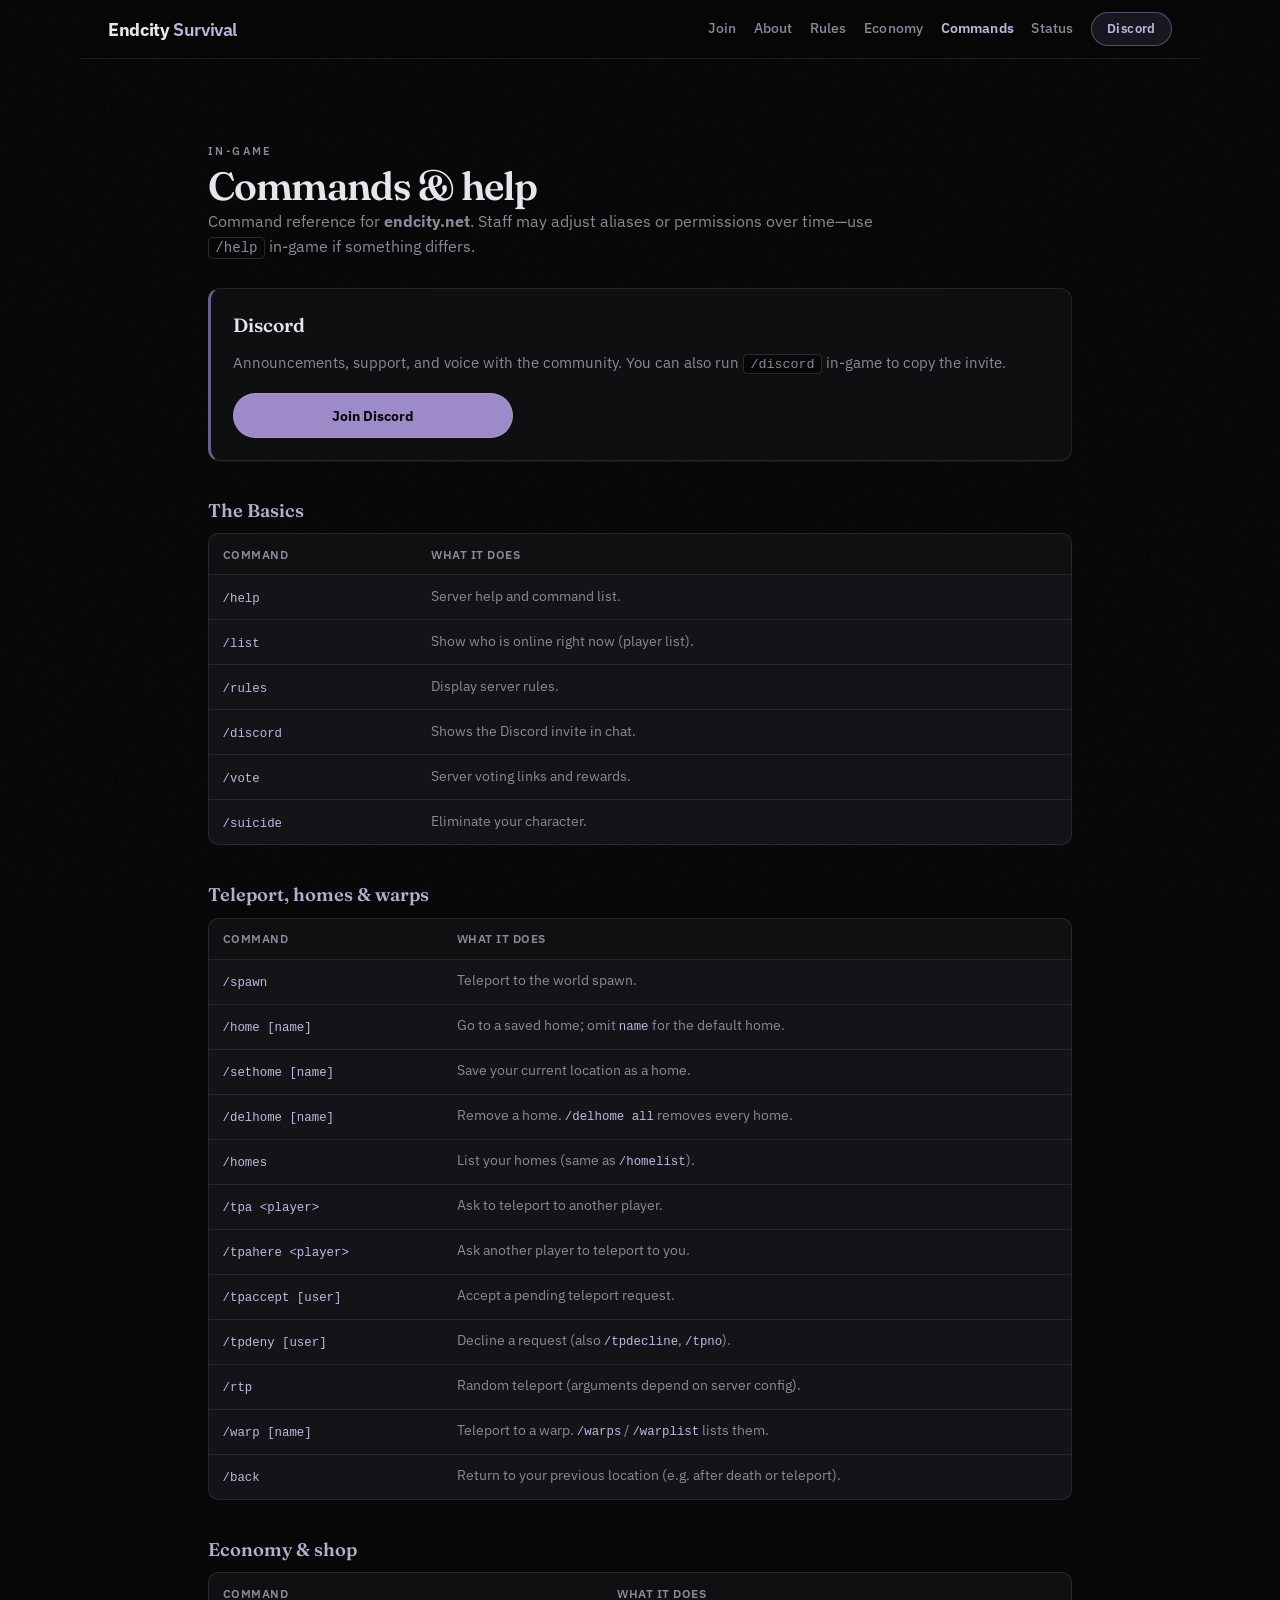
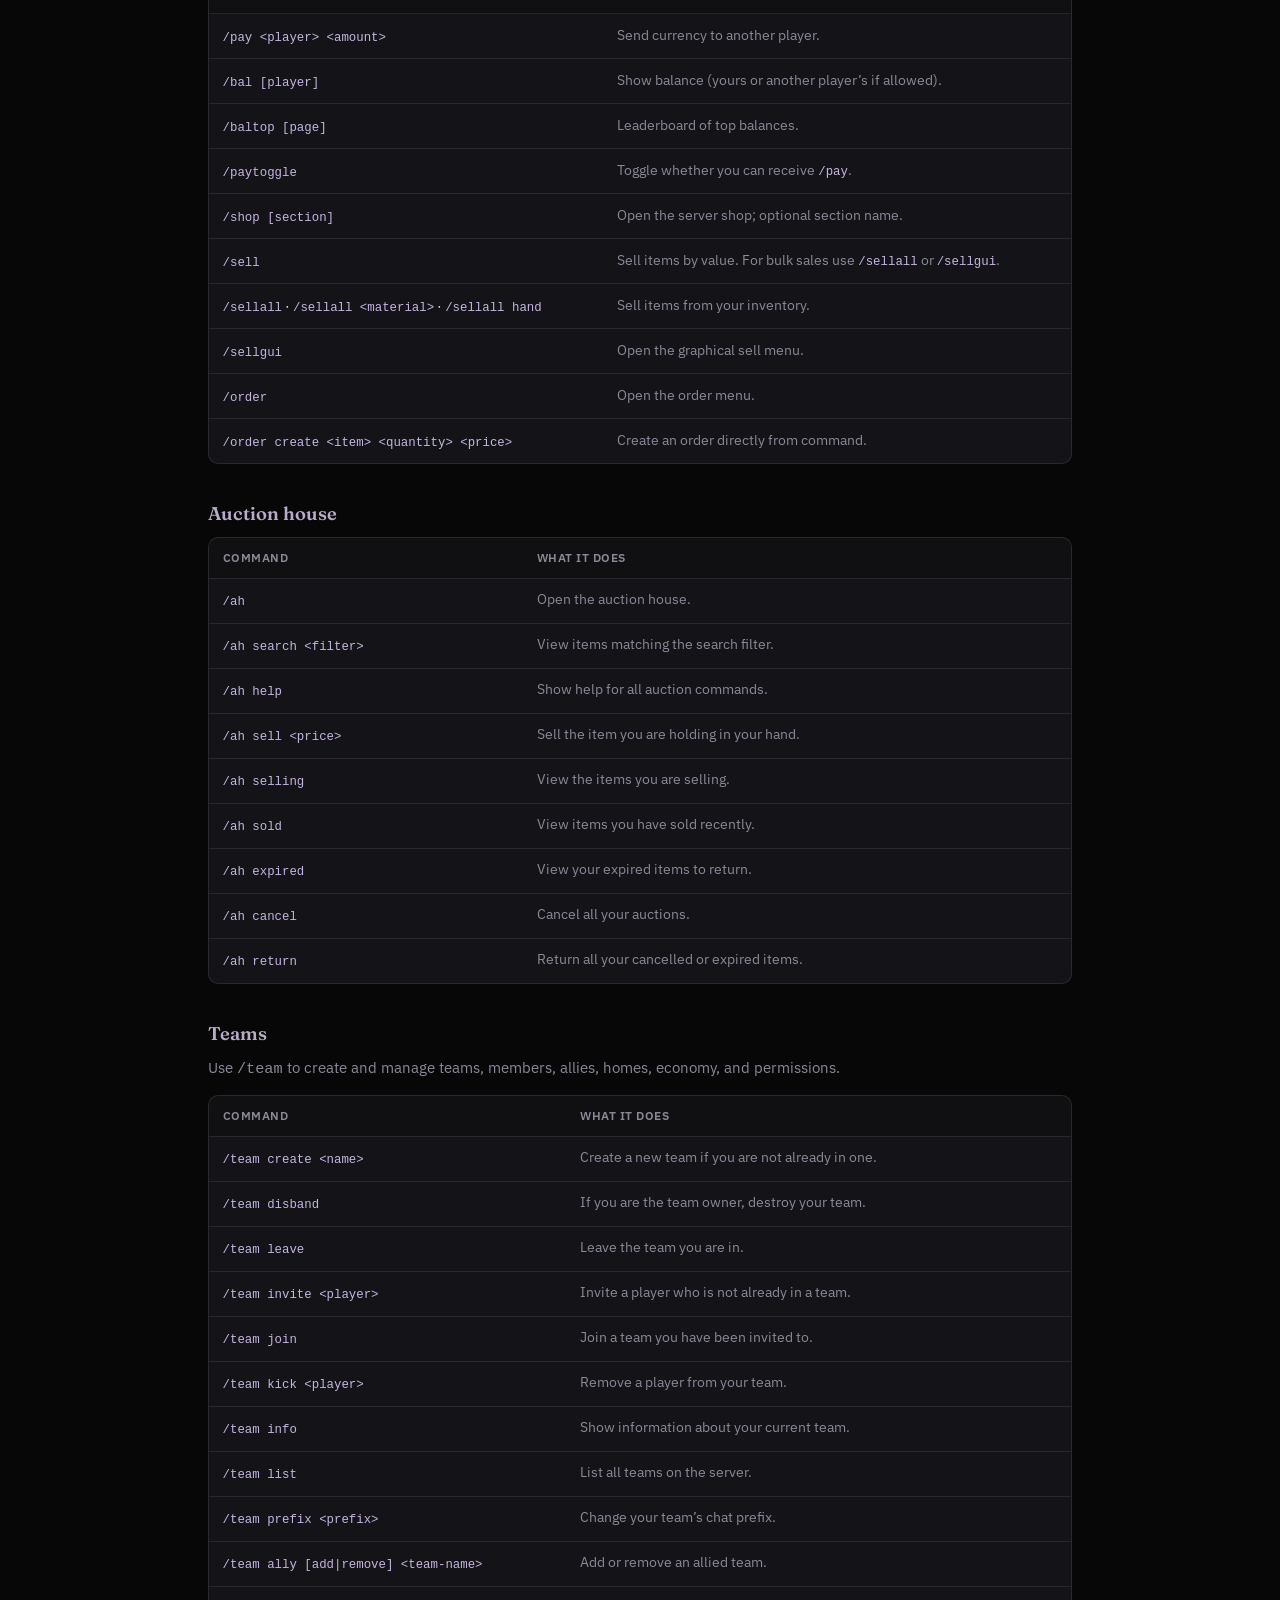
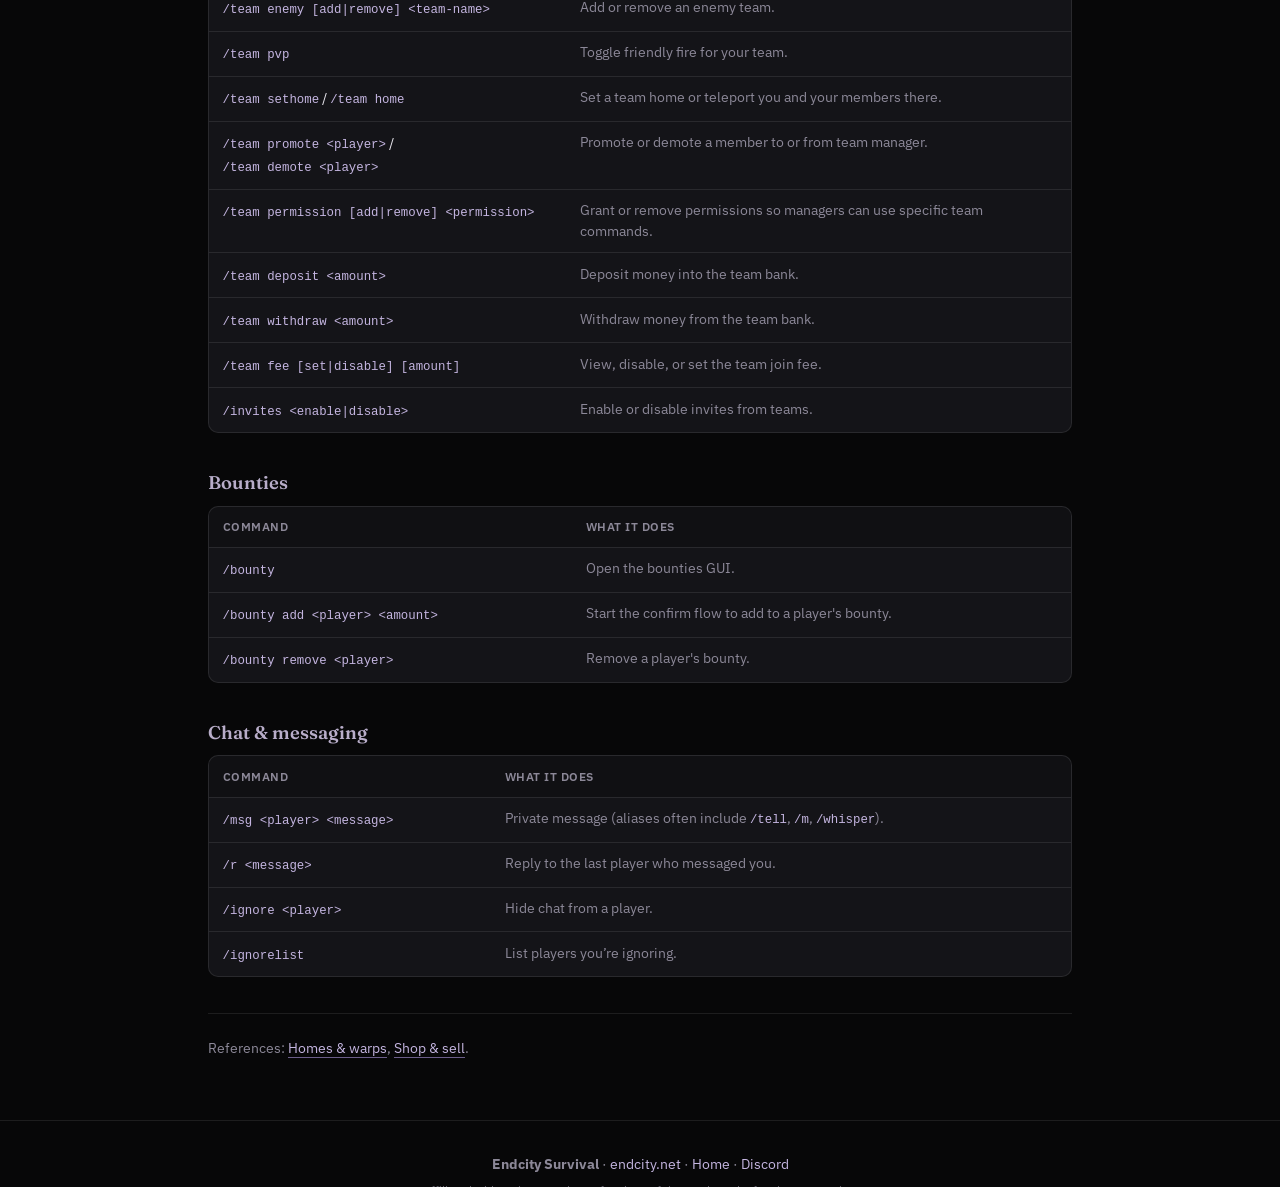
==== commit d5ad5dfa: "yes" ====
--- a/commands.html
+++ b/commands.html
@@ -17,7 +17,6 @@
     <a class="logo" href="index.html">Endcity<span> Survival</span></a>
     <nav class="nav" aria-label="Primary">
       <a href="index.html#join">Join</a>
-      <a href="index.html#dispatch">Dispatch</a>
       <a href="index.html#about">About</a>
       <a href="index.html#rules">Rules</a>
       <a href="index.html#economy">Economy</a>
@@ -32,7 +31,6 @@
   <div id="nav-panel" class="nav-panel" hidden>
     <div class="nav-panel-group">
       <a href="index.html#join">Join</a>
-      <a href="index.html#dispatch">Dispatch</a>
       <a href="index.html#about">About</a>
       <a href="index.html#rules">Rules</a>
       <a href="index.html#economy">Economy</a>
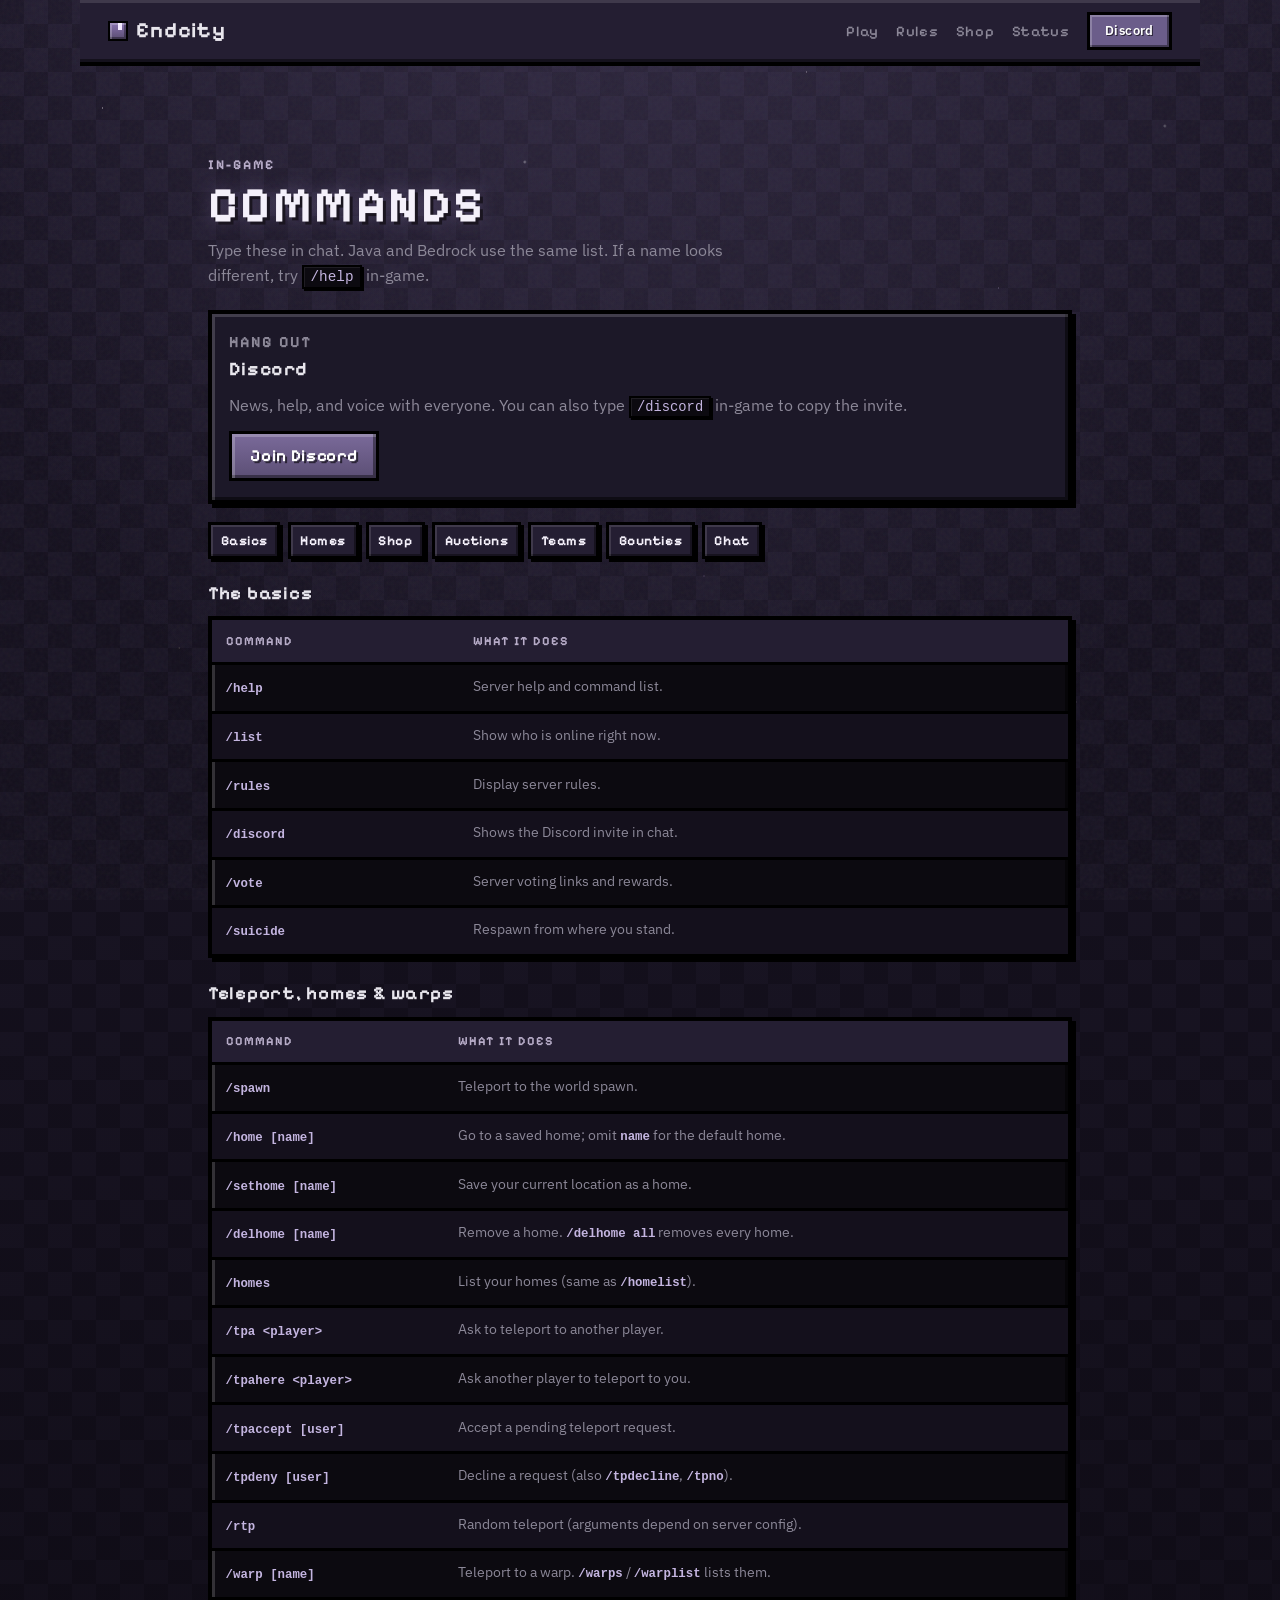
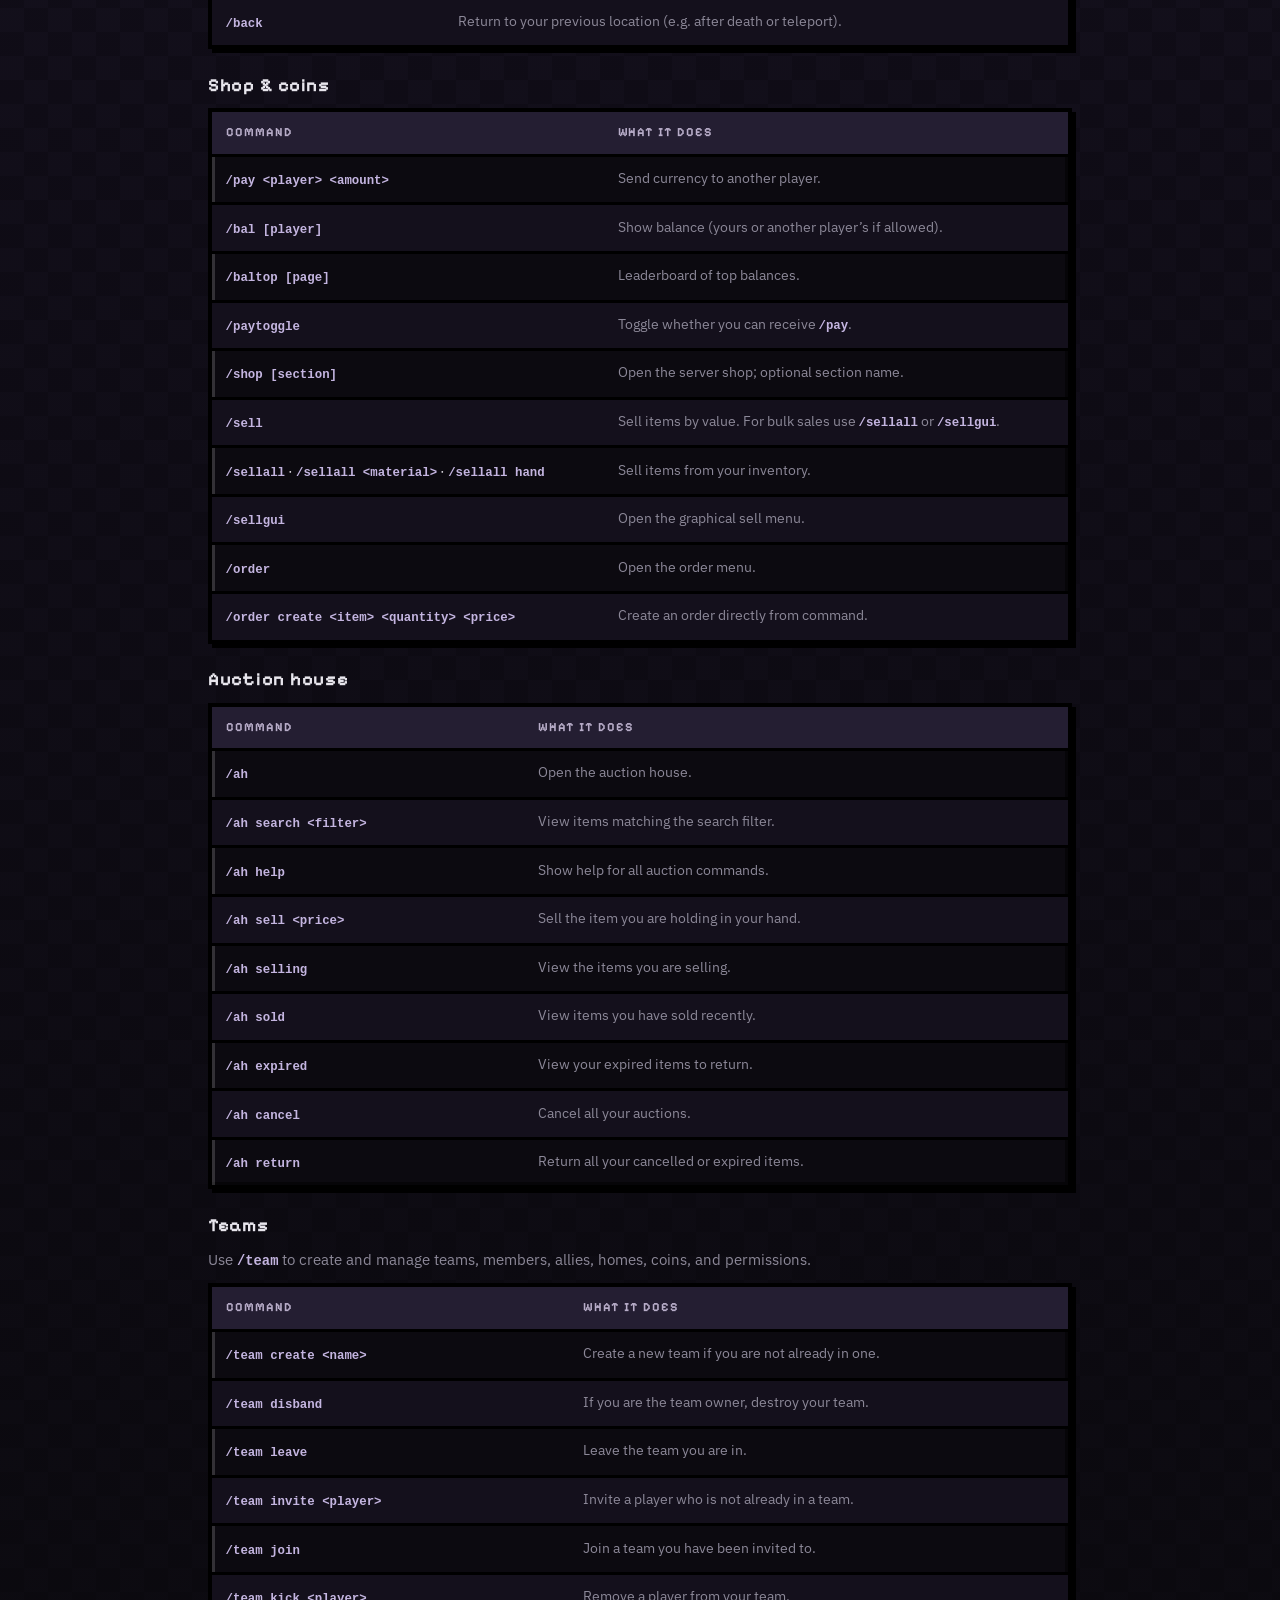
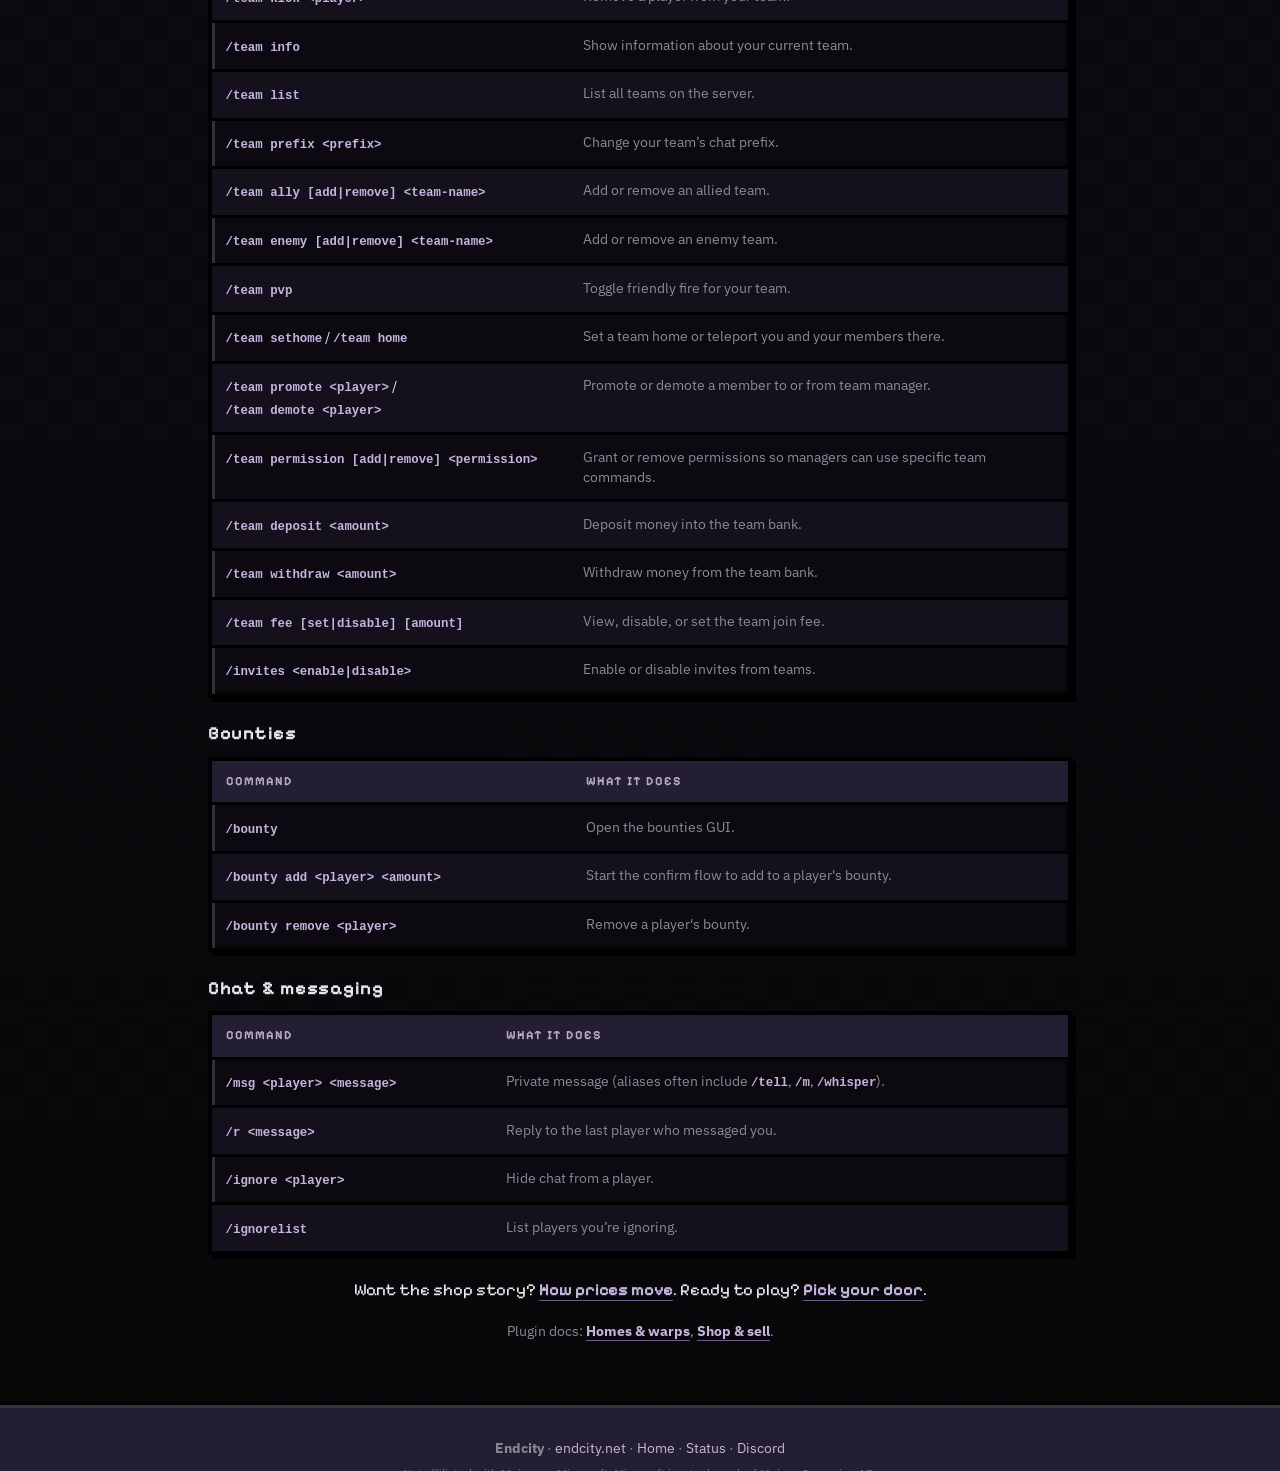
==== commit 8cca5917: "update style of commands page" ====
--- a/commands.html
+++ b/commands.html
@@ -3,24 +3,28 @@
 <head>
   <meta charset="UTF-8" />
   <meta name="viewport" content="width=device-width, initial-scale=1" />
-  <meta name="description" content="Endcity Survival — in-game commands, syntax, and Discord. Java &amp; Bedrock at endcity.net." />
-  <meta name="theme-color" content="#0a0a0c" />
-  <title>Commands &amp; help — Endcity Survival</title>
+  <meta name="description" content="Endcity Survival — in-game commands for Java and Bedrock at endcity.net." />
+  <meta name="theme-color" content="#241e32" />
+  <meta name="color-scheme" content="dark" />
+  <link rel="icon" href="favicon.svg" type="image/svg+xml" />
+  <title>Commands — Endcity</title>
   <link rel="preconnect" href="https://fonts.googleapis.com" />
   <link rel="preconnect" href="https://fonts.gstatic.com" crossorigin />
-  <link href="https://fonts.googleapis.com/css2?family=Fraunces:ital,opsz,wght@0,9..144,500;0,9..144,600;0,9..144,700;1,9..144,500&family=IBM+Plex+Sans:ital,wght@0,400;0,500;0,600;0,700;1,400&display=swap" rel="stylesheet" />
+  <link href="https://fonts.googleapis.com/css2?family=IBM+Plex+Sans:ital,wght@0,400;0,500;0,600;0,700;1,400&family=Pixelify+Sans:wght@400;500;600;700&display=swap" rel="stylesheet" />
   <link rel="stylesheet" href="styles.css" />
+  <link rel="stylesheet" href="home.css" />
+  <link rel="stylesheet" href="commands.css" />
 </head>
-<body>
+<body class="page-commands">
+  <a class="skip-link" href="#top">Skip to content</a>
   <div class="noise" aria-hidden="true"></div>
+  <div class="void-stars" aria-hidden="true"></div>
   <header class="site-header">
-    <a class="logo" href="index.html">Endcity<span> Survival</span></a>
+    <a class="logo" href="index.html"><span class="logo-mark" aria-hidden="true"></span>Endcity</a>
     <nav class="nav" aria-label="Primary">
-      <a href="index.html#join">Join</a>
-      <a href="index.html#about">About</a>
+      <a href="index.html#join">Play</a>
       <a href="index.html#rules">Rules</a>
-      <a href="index.html#economy">Economy</a>
-      <a href="commands.html" aria-current="page">Commands</a>
+      <a href="index.html#economy">Shop</a>
       <a href="/status">Status</a>
       <a class="nav-cta" href="https://discord.gg/Z5sZx9cjsC" data-discord-invite target="_blank" rel="noopener noreferrer">Discord</a>
     </nav>
@@ -30,31 +34,41 @@
   </header>
   <div id="nav-panel" class="nav-panel" hidden>
     <div class="nav-panel-group">
-      <a href="index.html#join">Join</a>
-      <a href="index.html#about">About</a>
+      <a href="index.html#join">Play</a>
       <a href="index.html#rules">Rules</a>
-      <a href="index.html#economy">Economy</a>
+      <a href="index.html#economy">Shop</a>
+      <a href="/status">Status</a>
       <a href="commands.html" aria-current="page">Commands</a>
-      <a href="/status">Status</a>
       <a class="nav-cta nav-cta--panel" href="https://discord.gg/Z5sZx9cjsC" data-discord-invite target="_blank" rel="noopener noreferrer">Discord</a>
     </div>
   </div>
 
   <main class="page-commands-main" id="top">
-    <p class="intro-eyebrow">In-game</p>
-    <h1 class="intro-title">Commands &amp; help</h1>
+    <p class="edition-kicker">In-game</p>
+    <h1 class="intro-title">Commands</h1>
     <p class="page-commands-lead">
-      Command reference for <strong>endcity.net</strong>. Staff may adjust aliases or permissions over time—use <kbd>/help</kbd> in-game if something differs.
+      Type these in chat. Java and Bedrock use the same list. If a name looks different, try <kbd>/help</kbd> in-game.
     </p>
 
-    <section class="discord-card" id="discord" aria-labelledby="discord-heading">
+    <article class="cmd-discord" id="discord">
+      <p class="edition-kicker">Hang out</p>
       <h2 id="discord-heading">Discord</h2>
-      <p>Announcements, support, and voice with the community. You can also run <kbd>/discord</kbd> in-game to copy the invite.</p>
-      <a id="discord-join-link" class="btn btn-primary" href="https://discord.gg/Z5sZx9cjsC" data-discord-invite target="_blank" rel="noopener noreferrer">Join Discord</a>
-    </section>
+      <p>News, help, and voice with everyone. You can also type <kbd>/discord</kbd> in-game to copy the invite.</p>
+      <a id="discord-join-link" class="btn btn-hero" href="https://discord.gg/Z5sZx9cjsC" data-discord-invite target="_blank" rel="noopener noreferrer">Join Discord</a>
+    </article>
+
+    <nav class="cmd-jump" aria-label="Jump to section">
+      <a href="#basics-heading">Basics</a>
+      <a href="#huskhomes-heading">Homes</a>
+      <a href="#eco-heading">Shop</a>
+      <a href="#ah-heading">Auctions</a>
+      <a href="#teams-heading">Teams</a>
+      <a href="#bounty-heading">Bounties</a>
+      <a href="#chat-heading">Chat</a>
+    </nav>
 
     <section class="cmd-section" aria-labelledby="basics-heading">
-      <h2 id="basics-heading">The Basics</h2>
+      <h2 id="basics-heading">The basics</h2>
       <div class="cmd-table-wrap">
         <table class="cmd-table">
           <thead>
@@ -70,7 +84,7 @@
             </tr>
             <tr>
               <td><code>/list</code></td>
-              <td>Show who is online right now (player list).</td>
+              <td>Show who is online right now.</td>
             </tr>
             <tr>
               <td><code>/rules</code></td>
@@ -86,7 +100,7 @@
             </tr>
             <tr>
               <td><code>/suicide</code></td>
-              <td>Eliminate your character.</td>
+              <td>Respawn from where you stand.</td>
             </tr>
           </tbody>
         </table>
@@ -158,7 +172,7 @@
     </section>
 
     <section class="cmd-section" aria-labelledby="eco-heading">
-      <h2 id="eco-heading">Economy &amp; shop</h2>
+      <h2 id="eco-heading">Shop &amp; coins</h2>
       <div class="cmd-table-wrap">
         <table class="cmd-table">
           <thead>
@@ -268,7 +282,7 @@
     <section class="cmd-section" aria-labelledby="teams-heading">
       <h2 id="teams-heading">Teams</h2>
       <p class="cmd-section-lead">
-        Use <code>/team</code> to create and manage teams, members, allies, homes, economy, and permissions.
+        Use <code>/team</code> to create and manage teams, members, allies, homes, coins, and permissions.
       </p>
       <div class="cmd-table-wrap">
         <table class="cmd-table">
@@ -420,15 +434,19 @@
       </div>
     </section>
 
+    <p class="cmd-close">
+      Want the shop story? <a class="domain-link" href="economy.html">How prices move</a>.
+      Ready to play? <a class="domain-link" href="index.html#join">Pick your door</a>.
+    </p>
     <p class="cmd-footnote">
-      References:
+      Plugin docs:
       <a href="https://github.com/WiIIiam278/HuskHomes/wiki/Commands" rel="noopener noreferrer">Homes &amp; warps</a>,
       <a href="https://wiki.gpplugins.com/economyshopgui/basics/commands" rel="noopener noreferrer">Shop &amp; sell</a>.
     </p>
   </main>
 
   <footer class="site-footer">
-    <p><strong>Endcity Survival</strong> · <a href="https://endcity.net">endcity.net</a> · <a href="index.html">Home</a> · <a href="https://discord.gg/Z5sZx9cjsC" data-discord-invite target="_blank" rel="noopener noreferrer">Discord</a></p>
+    <p><strong>Endcity</strong> · <a href="https://endcity.net">endcity.net</a> · <a href="index.html">Home</a> · <a href="/status">Status</a> · <a href="https://discord.gg/Z5sZx9cjsC" data-discord-invite target="_blank" rel="noopener noreferrer">Discord</a></p>
     <p class="footer-small">Not affiliated with Mojang or Microsoft. Minecraft is a trademark of Mojang Synergies AB.</p>
   </footer>
 
--- a/home.css
+++ b/home.css
@@ -0,0 +1,1087 @@
+/* Homepage, status, economy, and commands — Minecraft End City GUI. Same purple palette. */
+
+.page-home,
+.page-status,
+.page-economy,
+.page-commands {
+  --end-stone: #d4c4a0;
+  --end-stone-dim: #a89878;
+  --end-rod: #f3e9ff;
+  --purpur-block: #8a74b0;
+  --purpur-mid: #6b5d8a;
+  --purpur-dark: #3d3354;
+  --mc-black: #1a1520;
+  --java: #c4b5e0;
+  --bedrock: #d4c4a0;
+  --mc-in:
+    inset 3px 3px 0 rgba(255, 255, 255, 0.16),
+    inset -3px -3px 0 rgba(0, 0, 0, 0.5);
+  --font-mc: "Pixelify Sans", var(--font-sans);
+  background-color: #0c0a10;
+  background-image:
+    radial-gradient(ellipse 90% 42% at 50% -10%, rgba(107, 93, 138, 0.38), transparent 70%),
+    linear-gradient(180deg, rgba(8, 6, 12, 0.45) 0%, rgba(8, 6, 12, 0.78) 38%, #070708 100%),
+    repeating-conic-gradient(#322a46 0% 25%, #261f36 0% 50%);
+  background-size: auto, auto, 48px 48px;
+  color: var(--text);
+}
+
+.page-home .noise,
+.page-status .noise,
+.page-economy .noise,
+.page-commands .noise {
+  opacity: 0.04;
+}
+
+.void-stars {
+  pointer-events: none;
+  position: fixed;
+  inset: 0;
+  z-index: 0;
+  background-image:
+    radial-gradient(1px 1px at 8% 12%, rgba(255, 255, 255, 0.7), transparent),
+    radial-gradient(1px 1px at 22% 38%, rgba(196, 181, 224, 0.5), transparent),
+    radial-gradient(2px 2px at 41% 18%, rgba(255, 255, 255, 0.4), transparent),
+    radial-gradient(1px 1px at 63% 8%, rgba(232, 230, 237, 0.55), transparent),
+    radial-gradient(1px 1px at 78% 32%, rgba(196, 181, 224, 0.45), transparent),
+    radial-gradient(2px 2px at 91% 14%, rgba(255, 255, 255, 0.3), transparent),
+    radial-gradient(1px 1px at 14% 72%, rgba(212, 196, 160, 0.32), transparent),
+    radial-gradient(1px 1px at 34% 88%, rgba(255, 255, 255, 0.25), transparent),
+    radial-gradient(1px 1px at 55% 64%, rgba(196, 181, 224, 0.35), transparent),
+    radial-gradient(2px 2px at 84% 78%, rgba(255, 255, 255, 0.22), transparent);
+}
+
+/* Inventory-bar header */
+.page-home .site-header,
+.page-status .site-header,
+.page-economy .site-header,
+.page-commands .site-header {
+  border-bottom: 4px solid #000;
+  border-radius: 0;
+  background: #241e32;
+  backdrop-filter: none;
+  -webkit-backdrop-filter: none;
+  box-shadow:
+    inset 0 3px 0 rgba(255, 255, 255, 0.12),
+    inset 0 -3px 0 rgba(0, 0, 0, 0.45);
+}
+
+.page-home .logo,
+.page-status .logo,
+.page-economy .logo,
+.page-commands .logo {
+  font-family: var(--font-mc);
+  letter-spacing: 0.04em;
+  display: inline-flex;
+  align-items: center;
+  gap: 0.5rem;
+  font-size: 1.35rem;
+}
+
+.page-home .logo-mark,
+.page-status .logo-mark,
+.page-economy .logo-mark,
+.page-commands .logo-mark {
+  width: 20px;
+  height: 20px;
+  flex-shrink: 0;
+  background:
+    linear-gradient(#f3e9ff, #f3e9ff) 8px 0 / 4px 7px no-repeat,
+    linear-gradient(#8a74b0, #5a4d72);
+  border: 2px solid #000;
+  box-shadow:
+    inset 2px 2px 0 rgba(255, 255, 255, 0.22),
+    inset -2px -2px 0 rgba(0, 0, 0, 0.35);
+  image-rendering: pixelated;
+}
+
+.page-home .nav a:not(.nav-cta),
+.page-status .nav a:not(.nav-cta),
+.page-economy .nav a:not(.nav-cta),
+.page-commands .nav a:not(.nav-cta) {
+  font-family: var(--font-mc);
+  font-size: 0.92rem;
+  letter-spacing: 0.04em;
+}
+
+.page-home .nav .nav-cta,
+.page-home .nav-cta--panel,
+.page-status .nav .nav-cta,
+.page-status .nav-cta--panel,
+.page-economy .nav .nav-cta,
+.page-economy .nav-cta--panel,
+.page-commands .nav .nav-cta,
+.page-commands .nav-cta--panel {
+  border-radius: 0 !important;
+  border: 3px solid #000 !important;
+  background: #6b5d8a !important;
+  color: #fff !important;
+  text-shadow: 1px 1px 0 #2a2436;
+  box-shadow:
+    inset 2px 2px 0 rgba(255, 255, 255, 0.22),
+    inset -2px -2px 0 rgba(0, 0, 0, 0.4);
+}
+
+.page-home .nav .nav-cta:hover,
+.page-home .nav-cta--panel:hover,
+.page-status .nav .nav-cta:hover,
+.page-status .nav-cta--panel:hover,
+.page-economy .nav .nav-cta:hover,
+.page-economy .nav-cta--panel:hover,
+.page-commands .nav .nav-cta:hover,
+.page-commands .nav-cta--panel:hover {
+  background: #8a74b0 !important;
+  color: #fff !important;
+}
+
+.page-home .nav-panel,
+.page-status .nav-panel,
+.page-economy .nav-panel,
+.page-commands .nav-panel {
+  background: #1c1828;
+  border-bottom: 4px solid #000;
+}
+
+/* Title screen */
+.page-home .hero-section {
+  padding-top: 1.1rem;
+  padding-bottom: 2.25rem;
+  max-width: 1180px;
+}
+
+.page-home .hero-section::before {
+  display: none;
+}
+
+.end-banner {
+  position: relative;
+  z-index: 1;
+  display: flex;
+  justify-content: center;
+  margin: 0.35rem 0 0.4rem;
+}
+
+.end-banner-art {
+  width: min(100%, 820px);
+  height: 148px;
+  image-rendering: pixelated;
+  image-rendering: crisp-edges;
+  filter: drop-shadow(0 10px 0 rgba(0, 0, 0, 0.45));
+  animation: end-float 8s ease-in-out infinite;
+}
+
+@keyframes end-float {
+  0%,
+  100% { transform: translateY(0); }
+  50% { transform: translateY(-6px); }
+}
+
+.mc-title {
+  position: relative;
+  z-index: 1;
+  text-align: center;
+  padding: 0 0.5rem 1.75rem;
+}
+
+.mc-splash {
+  display: inline-block;
+  margin: 0;
+  font-family: var(--font-mc);
+  font-size: clamp(1.05rem, 3vw, 1.55rem);
+  font-weight: 700;
+  color: #e8d48b;
+  text-shadow: 2px 2px 0 #3a3018;
+  transform: rotate(-8deg);
+  letter-spacing: 0.02em;
+}
+
+.page-home .intro-title {
+  font-family: var(--font-mc);
+  font-size: clamp(3.1rem, 13vw, 6.4rem);
+  font-weight: 700;
+  letter-spacing: 0.06em;
+  text-transform: uppercase;
+  line-height: 0.92;
+  margin: 0.15rem 0 0.35rem;
+  color: #f4f0fa;
+  text-shadow:
+    5px 5px 0 #1a1520,
+    0 0 28px rgba(157, 139, 201, 0.4);
+}
+
+.mc-title-sub {
+  margin: 0 0 0.85rem;
+  font-family: var(--font-mc);
+  font-size: clamp(0.95rem, 2.2vw, 1.2rem);
+  letter-spacing: 0.12em;
+  text-transform: uppercase;
+  color: var(--accent-muted);
+}
+
+.mc-title .hero-playercount {
+  justify-content: center;
+  font-family: var(--font-mc);
+  font-size: 0.95rem;
+  color: var(--text);
+  margin-bottom: 0.15rem;
+}
+
+.mc-title .hero-playercount__suffix {
+  color: var(--end-stone);
+}
+
+.mc-title .hero-deck {
+  margin: 0.55rem auto 0;
+  max-width: 36rem;
+  font-size: 1.12rem;
+  line-height: 1.55;
+  color: var(--text);
+}
+
+.play-now,
+.section-board,
+.section-city {
+  position: relative;
+  z-index: 1;
+}
+
+.play-now .edition-kicker,
+.play-now__title {
+  text-align: center;
+}
+
+.play-now__lead {
+  text-align: center;
+  margin: 0 auto 1.1rem;
+  max-width: 28rem;
+  font-size: 1.02rem;
+  color: var(--text-muted);
+}
+
+.join-steps {
+  margin: 0 0 0.75rem;
+  padding-left: 1.35rem;
+  color: var(--text-muted);
+  font-size: 0.98rem;
+  line-height: 1.5;
+}
+
+.join-steps li {
+  margin-bottom: 0.35rem;
+}
+
+.join-steps li:last-child {
+  margin-bottom: 0;
+}
+
+.join-steps strong {
+  color: var(--text);
+}
+
+.page-home #join-java,
+.page-home #join-bedrock {
+  scroll-margin-top: 5rem;
+}
+
+.skip-link {
+  position: absolute;
+  left: 0.75rem;
+  top: -4rem;
+  z-index: 50;
+  padding: 0.5rem 0.85rem;
+  font-family: var(--font-mc);
+  font-weight: 700;
+  color: #1a1520;
+  background: #e8d48b;
+  border: 3px solid #000;
+  border-radius: 0;
+  text-decoration: none;
+}
+
+.skip-link:focus {
+  top: 0.75rem;
+}
+
+.page-home .mc-title .hero-actions.hero-actions--primary {
+  display: grid;
+  grid-template-columns: 1fr 1fr;
+  gap: 0.5rem;
+  width: min(100%, 28rem);
+  max-width: 28rem;
+  margin: 1.35rem auto 0;
+  flex-direction: unset;
+  flex-wrap: unset;
+  align-items: stretch;
+}
+
+.page-home .mc-title .hero-actions .btn-hero {
+  flex: unset;
+  min-width: 0;
+  width: 100%;
+  white-space: nowrap;
+}
+
+.hero-discord {
+  width: min(100%, 28rem);
+  margin: 0.5rem auto 0;
+}
+
+.hero-discord__btn {
+  display: flex;
+  align-items: center;
+  justify-content: center;
+  width: 100%;
+  min-height: 2.4rem;
+  padding: 0.35rem 1.15rem;
+  font-family: var(--font-mc);
+  font-size: 0.95rem;
+  font-weight: 700;
+  letter-spacing: 0.06em;
+  color: #ddd6ea;
+  text-decoration: none;
+  text-shadow: 1px 1px 0 #1a1520;
+  background: #2a2436;
+  border: 3px solid #000;
+  border-radius: 0;
+  box-shadow:
+    inset 2px 2px 0 rgba(255, 255, 255, 0.12),
+    inset -2px -2px 0 rgba(0, 0, 0, 0.45);
+}
+
+.hero-discord__btn:hover {
+  color: #fff;
+  background: #3a3350;
+}
+
+.hero-discord__btn:focus-visible {
+  outline: 3px solid #e8d48b;
+  outline-offset: 3px;
+}
+
+.page-home .btn,
+.page-home .btn-hero,
+.page-home .btn-primary,
+.page-home .join-address code {
+  border-radius: 0 !important;
+}
+
+.page-home .btn-hero {
+  border-radius: 0;
+  border: 3px solid #000;
+  border-left: 3px solid #000;
+  background: linear-gradient(#7a6a9a, #5c4f75);
+  color: #fff;
+  font-family: var(--font-mc);
+  font-size: 1.15rem;
+  font-weight: 700;
+  letter-spacing: 0.04em;
+  text-shadow: 2px 2px 0 #2a2436;
+  box-shadow:
+    inset 3px 3px 0 rgba(255, 255, 255, 0.22),
+    inset -3px -3px 0 rgba(0, 0, 0, 0.4);
+  min-height: 3rem;
+  padding: 0.7rem 1rem;
+}
+
+.page-home .btn-hero::after {
+  content: none;
+}
+
+.page-home .btn-hero:hover {
+  transform: none;
+  background: linear-gradient(#9583b8, #6b5d8a);
+  border-color: #000;
+  border-left-color: #000;
+}
+
+.page-home .btn-hero:active {
+  box-shadow:
+    inset -3px -3px 0 rgba(255, 255, 255, 0.12),
+    inset 3px 3px 0 rgba(0, 0, 0, 0.45);
+}
+
+.page-home .btn-hero--bedrock {
+  background: linear-gradient(#c4b38a, #8a7a58);
+  text-shadow: 2px 2px 0 #3a3320;
+}
+
+.page-home .btn-hero--bedrock:hover {
+  background: linear-gradient(#d4c4a0, #9a8a68);
+}
+
+.page-home .btn-hero:focus-visible,
+.page-home .btn-primary:focus-visible,
+.page-home .nav .nav-cta:focus-visible,
+.page-home .dispatch-card__toggle:focus-visible,
+.page-status .nav .nav-cta:focus-visible,
+.page-status .status-range__btn:focus-visible,
+.page-economy .nav .nav-cta:focus-visible,
+.page-economy .btn-hero:focus-visible,
+.page-commands .nav .nav-cta:focus-visible,
+.page-commands .btn-hero:focus-visible,
+.page-commands .cmd-jump a:focus-visible {
+  outline: 3px solid #e8d48b;
+  outline-offset: 3px;
+}
+
+.page-home .btn-primary {
+  border-radius: 0;
+  border: 3px solid #000;
+  background: linear-gradient(#7a6a9a, #5c4f75);
+  color: #fff;
+  font-family: var(--font-mc);
+  text-shadow: 2px 2px 0 #2a2436;
+  box-shadow:
+    inset 3px 3px 0 rgba(255, 255, 255, 0.22),
+    inset -3px -3px 0 rgba(0, 0, 0, 0.4);
+}
+
+.page-home .btn-primary:hover {
+  background: linear-gradient(#9583b8, #6b5d8a);
+  color: #fff;
+}
+
+/* GUI panels */
+
+.page-home .edition-card,
+.page-home .city-motto,
+.page-home .city-sign,
+.page-home .city-chest,
+.page-home .city-board {
+  border-radius: 0;
+  border: 4px solid #000;
+  background: #1c1828;
+  box-shadow: var(--mc-in), 4px 4px 0 #000;
+}
+
+.page-home .section-title,
+.page-home .edition-card__title,
+.page-home .city-pane__title,
+.page-home .dispatch-card__title {
+  font-family: var(--font-mc);
+  letter-spacing: 0.03em;
+}
+
+.page-home .edition-kicker,
+.page-home .edition-card__side,
+.page-home .edition-vs__label,
+.page-home .dispatch-card__side,
+.page-home .city-sign__n,
+.page-home .city-hotbar strong {
+  font-family: var(--font-mc);
+}
+
+.page-home .section-intro,
+.page-home .dispatch-card__body p {
+  font-size: 1.02rem;
+  line-height: 1.55;
+}
+
+.page-home .join-address {
+  margin: 0.15rem 0 0;
+}
+
+.page-home .join-address code {
+  display: block;
+  padding: 0.55rem 0.7rem;
+  font-family: var(--font-sans);
+  font-size: 1.2rem;
+  font-weight: 700;
+  letter-spacing: 0.01em;
+  text-align: center;
+  color: #f4f0fa;
+  border-radius: 0;
+  border: 3px solid #000;
+  background: #0c0a10;
+  box-shadow: inset 2px 2px 0 rgba(0, 0, 0, 0.55);
+}
+
+.copy-btn {
+  cursor: pointer;
+  margin-top: 0.75rem;
+  width: 100%;
+}
+
+.page-home .copy-btn.is-copied {
+  background: linear-gradient(#3d7a52, #2d5a3e);
+}
+
+.page-home .section {
+  scroll-margin-top: 4.75rem;
+  border-top: 0;
+  padding: 2.15rem var(--pad-x);
+}
+
+.page-home .section-city {
+  padding-bottom: 2.85rem;
+}
+
+.page-home #rules,
+.page-home #economy,
+.page-home #community {
+  scroll-margin-top: 5rem;
+}
+
+.edition-kicker {
+  margin: 0 0 0.45rem;
+  font-size: 0.85rem;
+  font-weight: 700;
+  letter-spacing: 0.14em;
+  text-transform: uppercase;
+  color: var(--accent-muted);
+}
+
+.edition-arena {
+  display: grid;
+  gap: 1rem;
+  align-items: stretch;
+}
+
+.edition-card {
+  padding: 1rem 1.05rem 1rem;
+}
+
+.edition-card--java {
+  box-shadow:
+    inset 3px 3px 0 rgba(196, 181, 224, 0.28),
+    inset -3px -3px 0 rgba(0, 0, 0, 0.5),
+    4px 4px 0 #000;
+}
+
+.edition-card--bedrock {
+  box-shadow:
+    inset 3px 3px 0 rgba(212, 196, 160, 0.28),
+    inset -3px -3px 0 rgba(0, 0, 0, 0.5),
+    4px 4px 0 #000;
+}
+
+.edition-card__side {
+  margin: 0 0 0.35rem;
+  font-size: 0.85rem;
+  letter-spacing: 0.12em;
+  text-transform: uppercase;
+  color: var(--java);
+}
+
+.edition-card--bedrock .edition-card__side {
+  color: var(--bedrock);
+}
+
+.edition-card__title {
+  margin: 0 0 0.45rem;
+  font-size: 1.15rem;
+  color: var(--text);
+}
+
+.edition-vs {
+  display: flex;
+  flex-direction: column;
+  align-items: center;
+  justify-content: center;
+  gap: 0.15rem;
+  padding: 0.5rem 0;
+}
+
+.edition-vs__gem {
+  width: 12px;
+  height: 12px;
+  background: var(--end-rod);
+  transform: rotate(45deg);
+  border: 2px solid #000;
+  box-shadow: 0 0 12px rgba(243, 233, 255, 0.7);
+}
+
+.edition-vs__label {
+  font-size: 1.55rem;
+  font-weight: 700;
+  letter-spacing: 0.14em;
+  color: #fff;
+  text-shadow: 3px 3px 0 #000;
+}
+
+.edition-vs__note {
+  font-family: var(--font-mc);
+  font-size: 0.75rem;
+  letter-spacing: 0.08em;
+  text-transform: uppercase;
+  color: var(--text-muted);
+}
+
+.edition-together {
+  margin: 0.9rem 0 0;
+  text-align: center;
+  font-size: 0.98rem;
+  line-height: 1.5;
+  color: var(--text-muted);
+  font-weight: 500;
+}
+
+.page-home .section-title {
+  font-size: clamp(1.3rem, 3vw, 1.65rem);
+  margin-bottom: 0.45rem;
+}
+
+.page-home .section-intro {
+  font-size: 1.02rem;
+  margin-bottom: 1rem;
+  max-width: 36rem;
+}
+
+.page-home .muted {
+  font-size: 0.98rem;
+}
+
+.city-motto {
+  list-style: none;
+  margin: 0 0 1.15rem;
+  padding: 0;
+  display: grid;
+  gap: 0;
+}
+
+.city-motto li {
+  padding: 0.95rem 1.05rem;
+}
+
+.city-motto li:not(:last-child) {
+  border-bottom: 3px solid #000;
+}
+
+.city-motto strong {
+  display: block;
+  margin: 0 0 0.28rem;
+  font-family: var(--font-mc);
+  font-size: 1.05rem;
+  font-weight: 700;
+  color: var(--java);
+}
+
+.city-motto li:nth-child(2) strong {
+  color: var(--end-stone);
+}
+
+.city-motto li:nth-child(3) strong {
+  color: #e8d48b;
+}
+
+.city-motto span {
+  display: block;
+  font-size: 0.95rem;
+  line-height: 1.45;
+  color: var(--text-muted);
+}
+
+.city-split {
+  display: grid;
+  gap: 1rem;
+  align-items: stretch;
+}
+
+.city-sign,
+.city-chest {
+  padding: 1rem 1.05rem 1.05rem;
+}
+
+.city-pane__title {
+  margin: 0 0 0.7rem;
+  font-size: 1.2rem;
+  color: var(--text);
+}
+
+.city-sign {
+  background:
+    repeating-linear-gradient(
+      180deg,
+      #2a2436 0 28px,
+      #261f32 28px 29px
+    );
+}
+
+.city-sign__list {
+  list-style: none;
+  margin: 0;
+  padding: 0;
+}
+
+.city-sign__list li {
+  display: grid;
+  grid-template-columns: 1.7rem minmax(0, 1fr);
+  gap: 0.55rem;
+  align-items: start;
+  padding: 0.7rem 0;
+  color: var(--text);
+  font-size: 0.96rem;
+  line-height: 1.45;
+}
+
+.city-sign__list li:not(:last-child) {
+  border-bottom: 2px dashed rgba(0, 0, 0, 0.55);
+}
+
+.city-sign__n {
+  font-size: 1.15rem;
+  font-weight: 700;
+  line-height: 1.2;
+  color: #e8d48b;
+  text-shadow: 2px 2px 0 #000;
+}
+
+.city-chest__lead {
+  margin: 0 0 0.85rem;
+  font-size: 0.96rem;
+  line-height: 1.5;
+  color: var(--text-muted);
+}
+
+.city-hotbar {
+  list-style: none;
+  margin: 0;
+  padding: 6px;
+  display: grid;
+  grid-template-columns: 1fr;
+  gap: 0;
+  background: #0c0a10;
+  border: 3px solid #000;
+  box-shadow: inset 2px 2px 0 rgba(0, 0, 0, 0.45);
+}
+
+.city-hotbar li {
+  display: grid;
+  grid-template-columns: 40px minmax(0, 1fr);
+  grid-template-rows: auto auto;
+  column-gap: 0.7rem;
+  align-items: center;
+  padding: 0.65rem 0.55rem;
+}
+
+.city-hotbar li:not(:last-child) {
+  border-bottom: 3px solid #000;
+}
+
+.city-slot {
+  grid-row: 1 / span 2;
+  width: 40px;
+  height: 40px;
+  border: 3px solid #000;
+  box-shadow:
+    inset 2px 2px 0 rgba(255, 255, 255, 0.12),
+    inset -2px -2px 0 rgba(0, 0, 0, 0.45);
+  image-rendering: pixelated;
+}
+
+.city-slot--trade {
+  background:
+    linear-gradient(#7dff9a, #7dff9a) 50% 30% / 8px 8px no-repeat,
+    linear-gradient(#2f9d55, #2f9d55) 50% 58% / 16px 16px no-repeat,
+    #1c1828;
+}
+
+.city-slot--shop {
+  background:
+    linear-gradient(#c4b38a, #c4b38a) 50% 28% / 18px 6px no-repeat,
+    linear-gradient(#8a7a58, #8a7a58) 50% 62% / 18px 14px no-repeat,
+    #1c1828;
+}
+
+.city-slot--auction {
+  background:
+    linear-gradient(#e8d48b, #e8d48b) 50% 32% / 10px 10px no-repeat,
+    linear-gradient(#b8943a, #b8943a) 50% 62% / 16px 12px no-repeat,
+    #1c1828;
+}
+
+.city-hotbar strong {
+  font-size: 0.92rem;
+  letter-spacing: 0.04em;
+  color: var(--text);
+}
+
+.city-hotbar span:not(.city-slot) {
+  grid-column: 2;
+  font-size: 0.88rem;
+  line-height: 1.35;
+  color: var(--text-muted);
+}
+
+.city-pane__foot {
+  margin: 0.85rem 0 0;
+  font-size: 0.9rem;
+  line-height: 1.5;
+  color: var(--text-muted);
+}
+
+.city-close {
+  margin: 1.35rem 0 0;
+  text-align: center;
+  font-family: var(--font-mc);
+  font-size: 1.05rem;
+  line-height: 1.55;
+  color: var(--text);
+}
+
+.city-close .domain-link {
+  font-weight: 700;
+}
+
+@media (min-width: 720px) {
+  .city-motto {
+    grid-template-columns: repeat(3, minmax(0, 1fr));
+  }
+
+  .city-motto li:not(:last-child) {
+    border-bottom: 0;
+    border-right: 3px solid #000;
+  }
+
+  .city-hotbar {
+    grid-template-columns: repeat(3, minmax(0, 1fr));
+  }
+
+  .city-hotbar li {
+    grid-template-columns: 1fr;
+    justify-items: center;
+    text-align: center;
+    padding: 0.75rem 0.5rem 0.8rem;
+  }
+
+  .city-hotbar li:not(:last-child) {
+    border-bottom: 0;
+    border-right: 3px solid #000;
+  }
+
+  .city-slot {
+    grid-row: auto;
+    margin-bottom: 0.4rem;
+  }
+
+  .city-hotbar span:not(.city-slot) {
+    grid-column: auto;
+  }
+}
+
+@media (min-width: 860px) {
+  .city-split {
+    grid-template-columns: minmax(240px, 0.85fr) minmax(0, 1.15fr);
+    gap: 1.15rem;
+  }
+}
+
+@media (min-width: 800px) {
+  .edition-arena {
+    grid-template-columns: minmax(0, 1fr) auto minmax(0, 1fr);
+    gap: 1.15rem;
+  }
+
+  .edition-vs {
+    min-width: 5.5rem;
+  }
+}
+
+.city-board--hang-only {
+  max-width: 28rem;
+  margin: 0 auto;
+}
+
+.city-board--hang-only .city-board__hang {
+  border: 0;
+  order: 0;
+}
+
+.city-board__news {
+  padding: 1rem 1.05rem 1.1rem;
+  min-width: 0;
+}
+
+.city-board__news .section-title {
+  margin-bottom: 0.3rem;
+}
+
+.city-board__news .section-intro {
+  margin-bottom: 0.85rem;
+}
+
+.city-board__hang {
+  padding: 1rem 1.05rem 1.15rem;
+  background: #241e32;
+  border-top: 3px solid #000;
+  display: flex;
+  flex-direction: column;
+}
+
+.city-board__hang .edition-kicker {
+  color: #e8d48b;
+}
+
+.city-board__hang-lead {
+  margin: 0 0 1rem;
+  font-size: 0.96rem;
+  line-height: 1.5;
+  color: var(--text-muted);
+}
+
+.city-board__hang .btn-community {
+  width: 100%;
+  max-width: none;
+  margin-top: auto;
+  min-height: 2.75rem;
+}
+
+.dispatch-card__toggle:hover .dispatch-card__title {
+  color: #fff;
+}
+
+.dispatch-list {
+  display: flex;
+  flex-direction: column;
+}
+
+.dispatch-card {
+  border-top: 3px solid #000;
+}
+
+.dispatch-card__toggle {
+  display: grid;
+  grid-template-columns: 1fr auto;
+  grid-template-rows: auto auto;
+  column-gap: 0.75rem;
+  width: 100%;
+  padding: 0.8rem 0.15rem;
+  background: transparent;
+  border: 0;
+  color: inherit;
+  font: inherit;
+  text-align: left;
+  cursor: pointer;
+}
+
+.dispatch-card.is-open {
+  background: rgba(0, 0, 0, 0.18);
+}
+
+.dispatch-card.is-open .dispatch-card__toggle {
+  padding-bottom: 0.45rem;
+}
+
+.dispatch-card__meta {
+  grid-column: 1;
+  display: flex;
+  flex-wrap: wrap;
+  gap: 0.45rem 0.75rem;
+  margin-bottom: 0.3rem;
+}
+
+.dispatch-card__date {
+  font-size: 0.82rem;
+  color: var(--text-muted);
+}
+
+.dispatch-card__side {
+  font-size: 0.78rem;
+  letter-spacing: 0.08em;
+  text-transform: uppercase;
+  color: var(--java);
+}
+
+.dispatch-card__side--bedrock {
+  color: var(--bedrock);
+}
+
+.dispatch-card__title {
+  grid-column: 1;
+  font-size: 1.08rem;
+  font-weight: 700;
+  color: var(--text);
+  line-height: 1.3;
+}
+
+.dispatch-card__chevron {
+  grid-column: 2;
+  grid-row: 1 / span 2;
+  align-self: center;
+  width: 0.55rem;
+  height: 0.55rem;
+  border-right: 3px solid var(--text-muted);
+  border-bottom: 3px solid var(--text-muted);
+  transform: rotate(45deg);
+  transition: transform 0.18s ease;
+}
+
+.dispatch-card.is-open .dispatch-card__chevron {
+  transform: rotate(225deg);
+  margin-top: 0.2rem;
+}
+
+.dispatch-card__body {
+  padding: 0 0.15rem 0.9rem;
+}
+
+.dispatch-card__body p {
+  margin: 0.7rem 0 0;
+  color: var(--text-muted);
+}
+
+.dispatch-card__body p:first-child {
+  margin-top: 0;
+  color: var(--text);
+}
+
+.dispatch-card__cta {
+  font-weight: 600;
+}
+
+@media (max-width: 799px) {
+  .city-board__hang {
+    order: -1;
+    border-top: 0;
+    border-bottom: 3px solid #000;
+  }
+}
+
+@media (min-width: 800px) {
+  .city-board {
+    grid-template-columns: minmax(0, 1.35fr) minmax(230px, 0.72fr);
+    align-items: stretch;
+  }
+
+  .city-board__hang {
+    border-top: 0;
+    border-left: 3px solid #000;
+  }
+}
+
+.page-home .site-footer,
+.page-status .site-footer,
+.page-economy .site-footer,
+.page-commands .site-footer {
+  border-top: 4px solid #000;
+  background: #241e32;
+  box-shadow: inset 0 3px 0 rgba(255, 255, 255, 0.08);
+}
+
+@media (max-width: 599px) {
+  .end-banner-art {
+    height: 100px;
+  }
+
+  .page-home .intro-title {
+    font-size: clamp(2.6rem, 16vw, 3.4rem);
+  }
+
+  .mc-splash {
+    transform: rotate(-4deg);
+    font-size: 1.05rem;
+  }
+
+  .page-home .mc-title .hero-actions .btn-hero {
+    font-size: 1rem;
+    padding: 0.65rem 0.55rem;
+  }
+}
+
+@media (prefers-reduced-motion: reduce) {
+  .end-banner-art,
+  .dispatch-card__chevron {
+    animation: none;
+    transition: none;
+  }
+}
--- a/commands.css
+++ b/commands.css
@@ -0,0 +1,238 @@
+/* Commands page — same End City GUI as the homepage. */
+
+.page-commands .page-commands-main {
+  position: relative;
+  z-index: 1;
+  padding-top: 5.5rem;
+  padding-bottom: 2.85rem;
+}
+
+.page-commands .nav a[aria-current="page"] {
+  color: #e8d48b;
+  font-weight: 700;
+}
+
+.page-commands .edition-kicker {
+  font-family: var(--font-mc);
+}
+
+.page-commands .intro-title {
+  font-family: var(--font-mc);
+  font-size: clamp(2rem, 7vw, 3.1rem);
+  font-weight: 700;
+  letter-spacing: 0.05em;
+  text-transform: uppercase;
+  line-height: 0.95;
+  color: #f4f0fa;
+  text-shadow:
+    3px 3px 0 #1a1520,
+    0 0 18px rgba(157, 139, 201, 0.35);
+  margin: 0 0 0.45rem;
+}
+
+.page-commands .page-commands-lead {
+  font-size: 1.02rem;
+  max-width: 36rem;
+  margin-bottom: 1.35rem;
+}
+
+.page-commands .page-commands-lead kbd,
+.page-commands kbd {
+  border-radius: 0;
+  border: 2px solid #000;
+  background: #0c0a10;
+  color: var(--java);
+  box-shadow:
+    inset 1px 1px 0 rgba(255, 255, 255, 0.08),
+    2px 2px 0 #000;
+}
+
+.page-commands .cmd-discord {
+  border-radius: 0;
+  border: 4px solid #000;
+  background: #1c1828;
+  box-shadow: var(--mc-in), 4px 4px 0 #000;
+  padding: 1rem 1.05rem 1.15rem;
+  margin: 0 0 1.15rem;
+}
+
+.page-commands .cmd-discord h2 {
+  font-family: var(--font-mc);
+  font-size: 1.2rem;
+  font-weight: 700;
+  letter-spacing: 0.03em;
+  margin: 0 0 0.55rem;
+  color: var(--text);
+}
+
+.page-commands .cmd-discord p {
+  margin: 0;
+  font-size: 0.98rem;
+  line-height: 1.55;
+  color: var(--text-muted);
+}
+
+.page-commands .cmd-discord .btn-hero {
+  display: inline-flex;
+  width: auto;
+  max-width: none;
+  margin-top: 0.85rem;
+  border-radius: 0;
+  border: 3px solid #000;
+  background: linear-gradient(#7a6a9a, #5c4f75);
+  color: #fff;
+  font-family: var(--font-mc);
+  font-size: 1.05rem;
+  font-weight: 700;
+  letter-spacing: 0.04em;
+  text-shadow: 2px 2px 0 #2a2436;
+  box-shadow:
+    inset 3px 3px 0 rgba(255, 255, 255, 0.22),
+    inset -3px -3px 0 rgba(0, 0, 0, 0.4);
+  min-height: 2.75rem;
+  padding: 0.55rem 1.15rem;
+}
+
+.page-commands .cmd-discord .btn-hero::after {
+  content: none;
+}
+
+.page-commands .cmd-discord .btn-hero:hover {
+  transform: none;
+  background: linear-gradient(#9583b8, #6b5d8a);
+  color: #fff;
+}
+
+.page-commands .cmd-jump {
+  display: flex;
+  flex-wrap: wrap;
+  gap: 0.45rem;
+  margin: 0 0 1.25rem;
+}
+
+.page-commands .cmd-jump a {
+  font-family: var(--font-mc);
+  font-size: 0.85rem;
+  font-weight: 700;
+  letter-spacing: 0.04em;
+  color: #f4f0fa;
+  text-decoration: none;
+  border: 3px solid #000;
+  background: #241e32;
+  padding: 0.32rem 0.6rem;
+  box-shadow:
+    inset 2px 2px 0 rgba(255, 255, 255, 0.12),
+    inset -2px -2px 0 rgba(0, 0, 0, 0.4),
+    3px 3px 0 #000;
+}
+
+.page-commands .cmd-jump a:hover {
+  background: #3a3350;
+  color: #fff;
+}
+
+.page-commands .cmd-section {
+  margin-bottom: 1.35rem;
+}
+
+.page-commands .cmd-section h2 {
+  scroll-margin-top: 5rem;
+  font-family: var(--font-mc);
+  font-size: 1.15rem;
+  font-weight: 700;
+  letter-spacing: 0.04em;
+  text-transform: none;
+  color: var(--text);
+  margin: 0 0 0.55rem;
+}
+
+.page-commands .cmd-section-lead {
+  font-size: 0.96rem;
+  margin-bottom: 0.7rem;
+}
+
+.page-commands .cmd-section-lead code {
+  font-family: ui-monospace, "Cascadia Code", "Segoe UI Mono", "Consolas", monospace;
+  font-size: 0.9em;
+  font-weight: 600;
+  color: var(--java);
+}
+
+.page-commands .cmd-table-wrap {
+  border-radius: 0;
+  border: 4px solid #000;
+  background: #0c0a10;
+  overflow-x: auto;
+  box-shadow: var(--mc-in), 4px 4px 0 #000;
+}
+
+.page-commands .cmd-table {
+  font-family: var(--font-sans);
+}
+
+.page-commands .cmd-table th,
+.page-commands .cmd-table td {
+  padding: 0.7rem 0.85rem;
+  border-bottom: 3px solid #000;
+}
+
+.page-commands .cmd-table th {
+  font-family: var(--font-mc);
+  font-size: 0.78rem;
+  font-weight: 700;
+  letter-spacing: 0.08em;
+  text-transform: uppercase;
+  color: var(--accent-muted);
+  background: #241e32;
+}
+
+.page-commands .cmd-table tbody tr:nth-child(even) td {
+  background: #14101c;
+}
+
+.page-commands .cmd-table tbody tr:hover td {
+  background: #221c30;
+}
+
+.page-commands .cmd-table tbody tr:last-child td {
+  border-bottom: 0;
+}
+
+.page-commands .cmd-table td:last-child {
+  color: var(--text-muted);
+}
+
+.page-commands .cmd-table code {
+  font-family: ui-monospace, "Cascadia Code", "Segoe UI Mono", "Consolas", monospace;
+  font-size: 0.86em;
+  font-weight: 600;
+  color: var(--java);
+  background: transparent;
+}
+
+.page-commands .cmd-close {
+  margin: 1.35rem 0 0;
+  text-align: center;
+  font-family: var(--font-mc);
+  font-size: 1.05rem;
+  line-height: 1.55;
+  color: var(--text);
+}
+
+.page-commands .cmd-close .domain-link,
+.page-commands .cmd-footnote a {
+  font-weight: 700;
+}
+
+.page-commands .cmd-footnote {
+  margin-top: 1.15rem;
+  padding-top: 0;
+  border-top: 0;
+  text-align: center;
+  font-family: var(--font-sans);
+  font-size: 0.86rem;
+}
+
+.page-commands #discord {
+  scroll-margin-top: 5rem;
+}
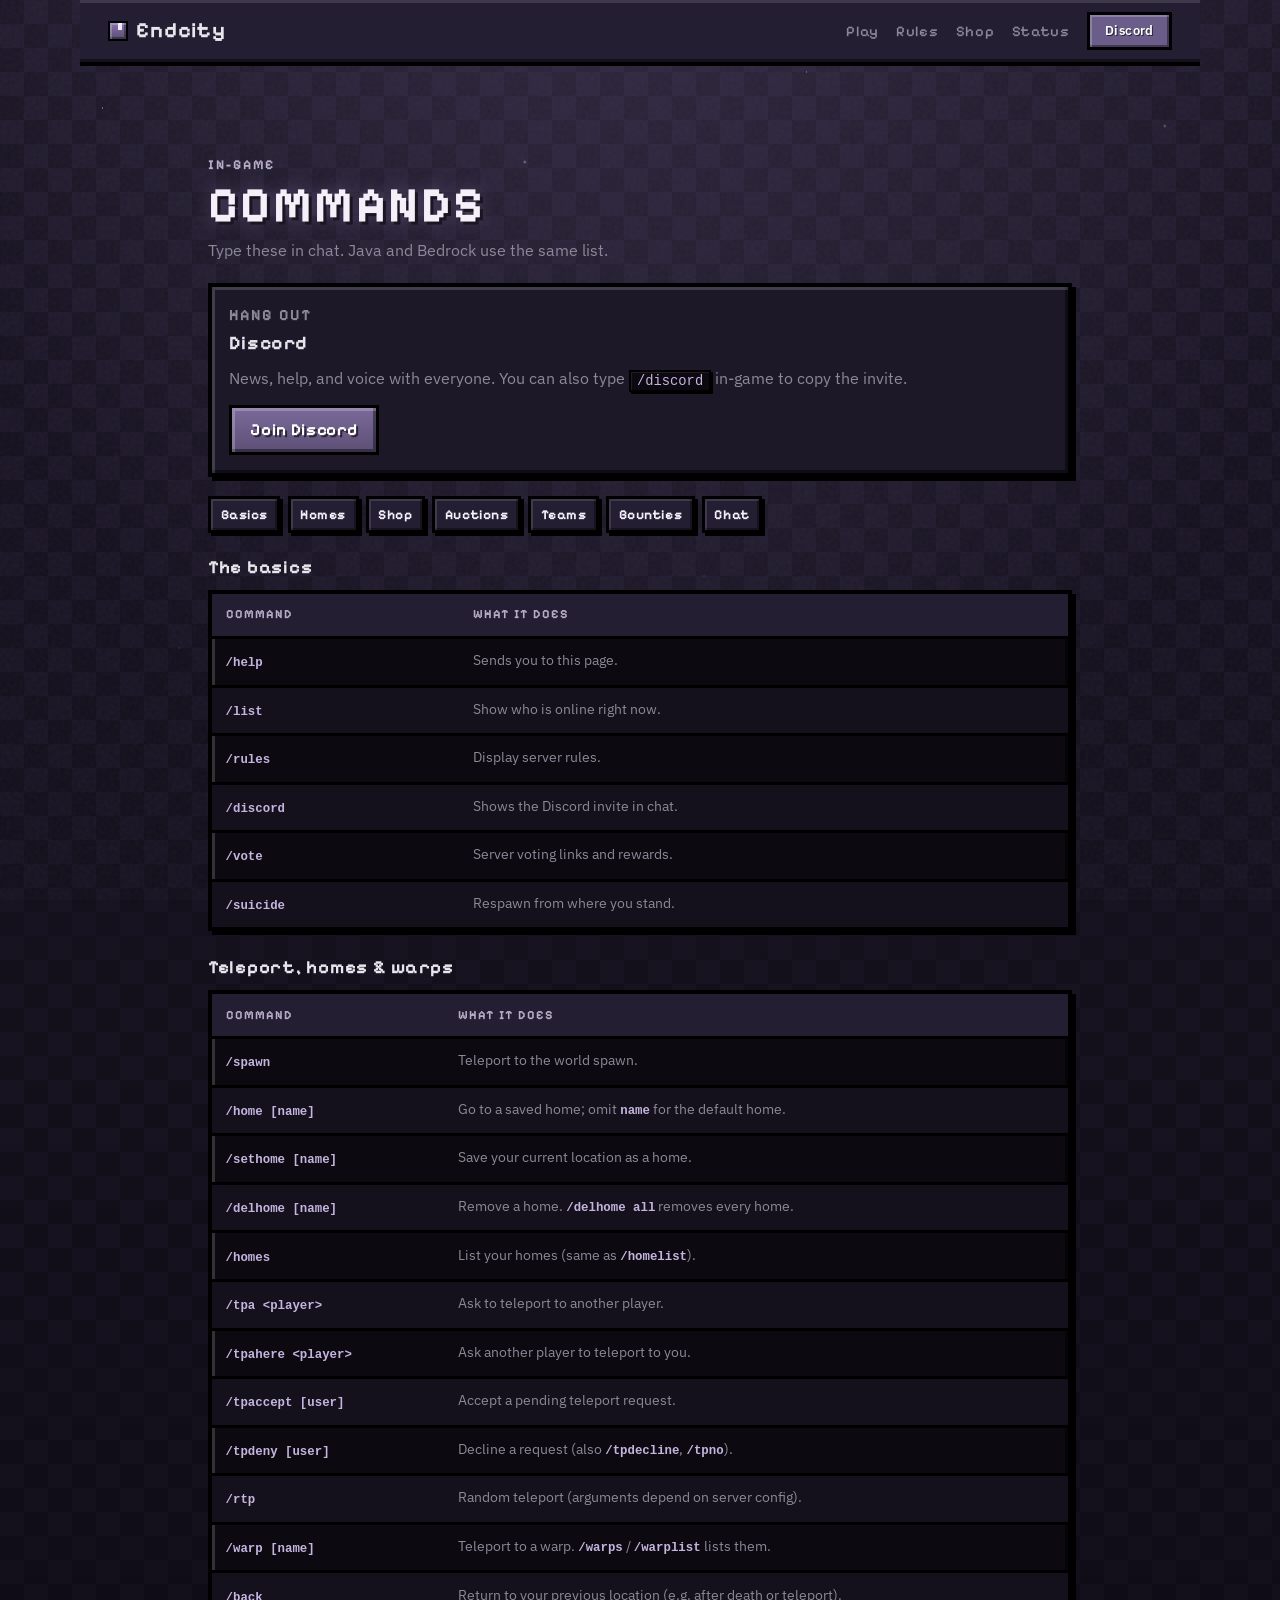
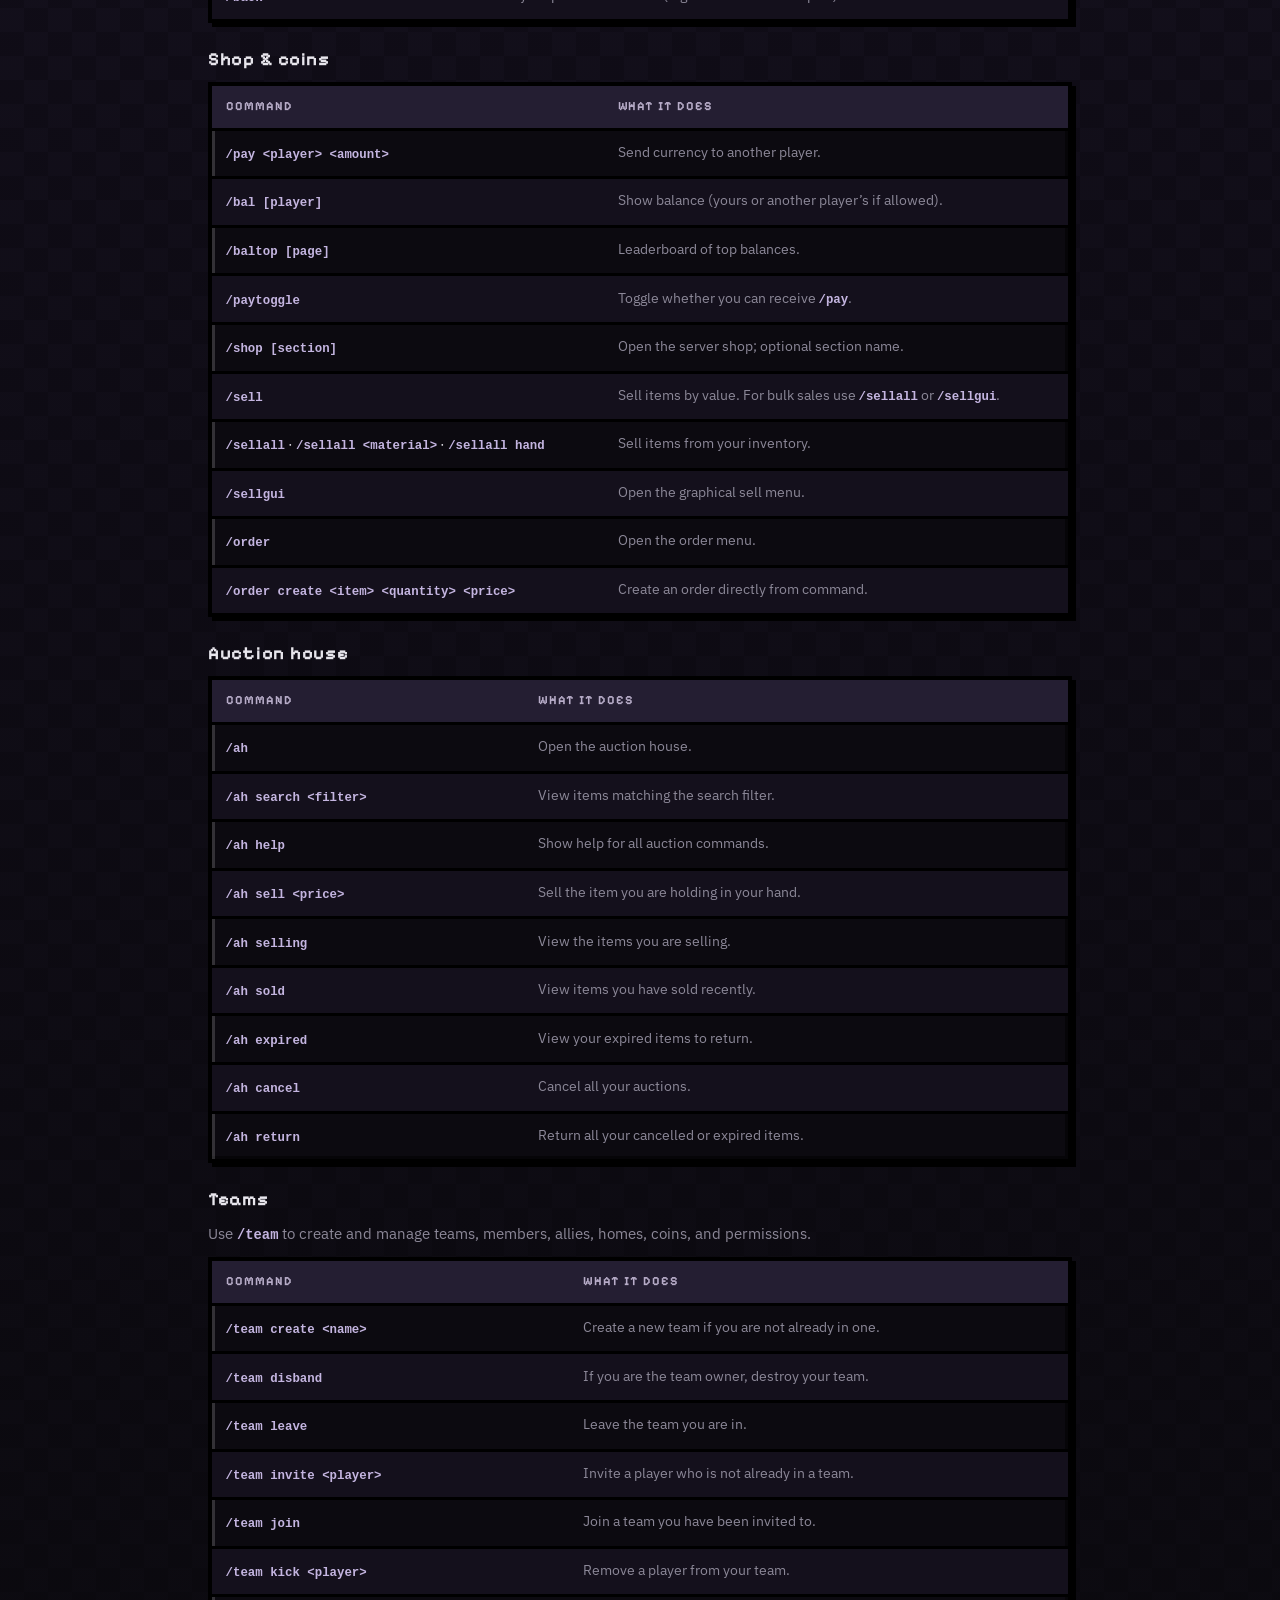
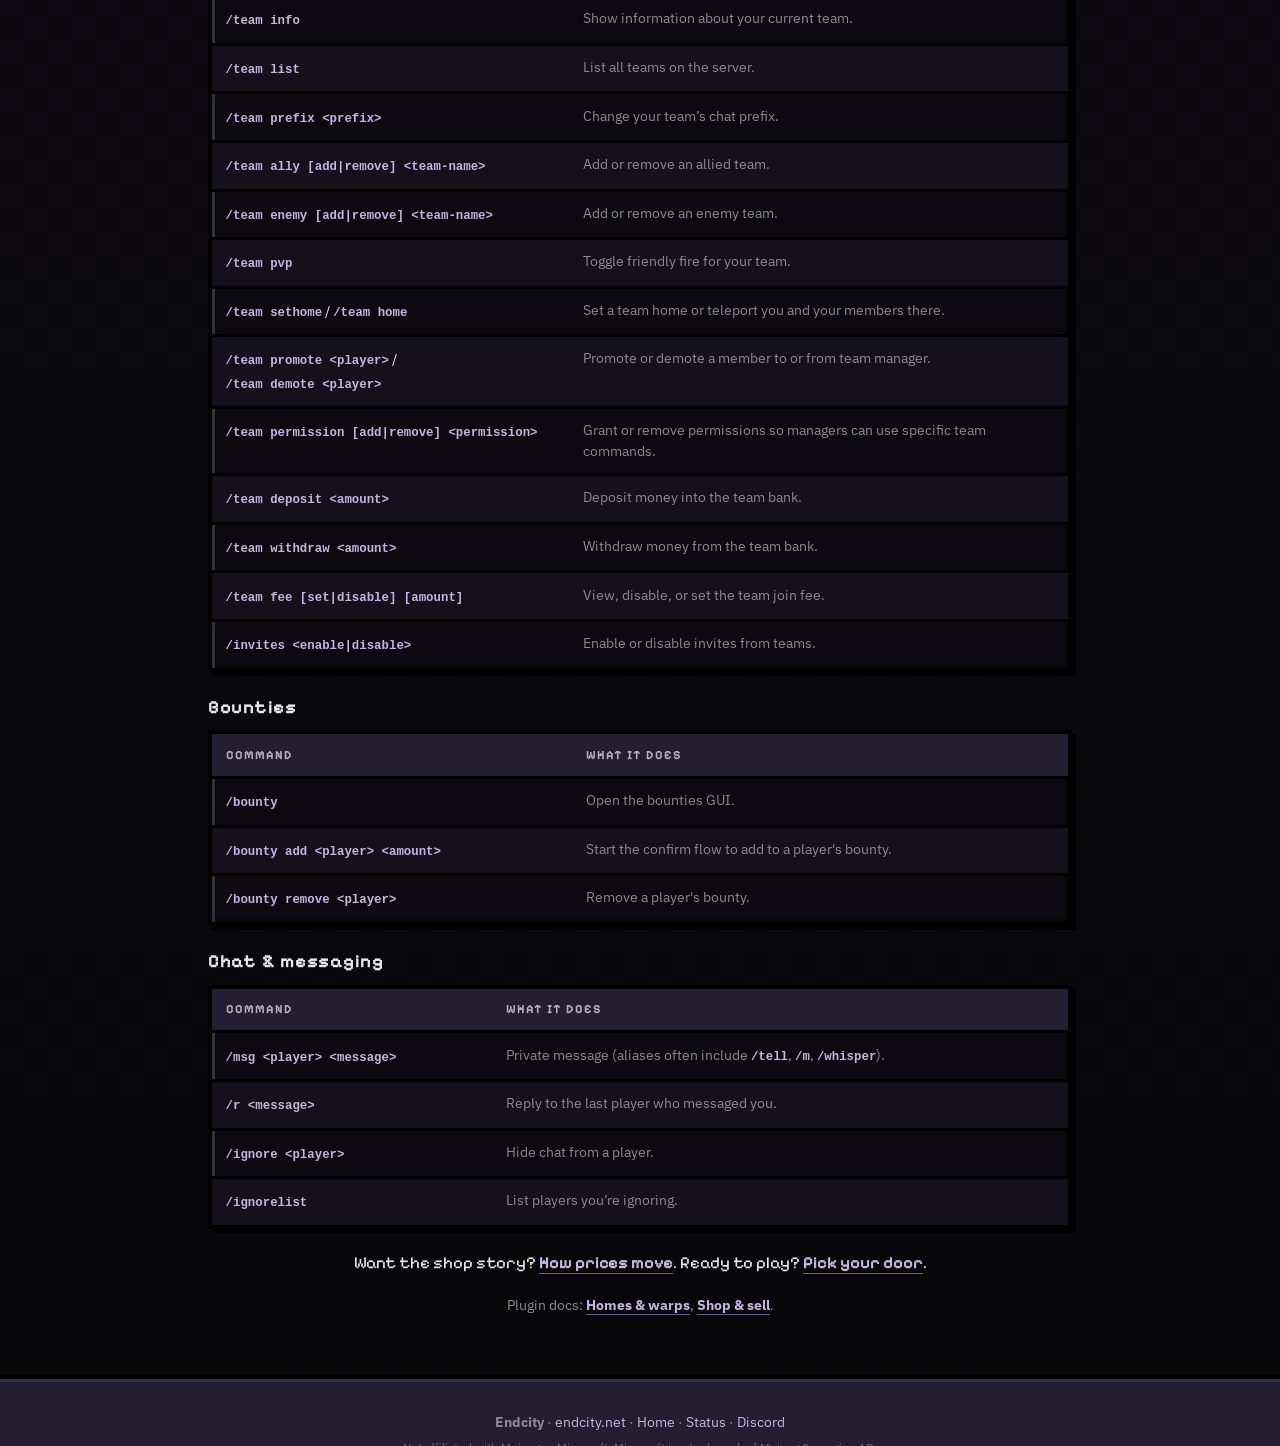
==== commit 6e2af30c: "update" ====
--- a/commands.html
+++ b/commands.html
@@ -47,7 +47,7 @@
     <p class="edition-kicker">In-game</p>
     <h1 class="intro-title">Commands</h1>
     <p class="page-commands-lead">
-      Type these in chat. Java and Bedrock use the same list. If a name looks different, try <kbd>/help</kbd> in-game.
+      Type these in chat. Java and Bedrock use the same list.
     </p>
 
     <article class="cmd-discord" id="discord">
@@ -80,7 +80,7 @@
           <tbody>
             <tr>
               <td><code>/help</code></td>
-              <td>Server help and command list.</td>
+              <td>Sends you to this page.</td>
             </tr>
             <tr>
               <td><code>/list</code></td>
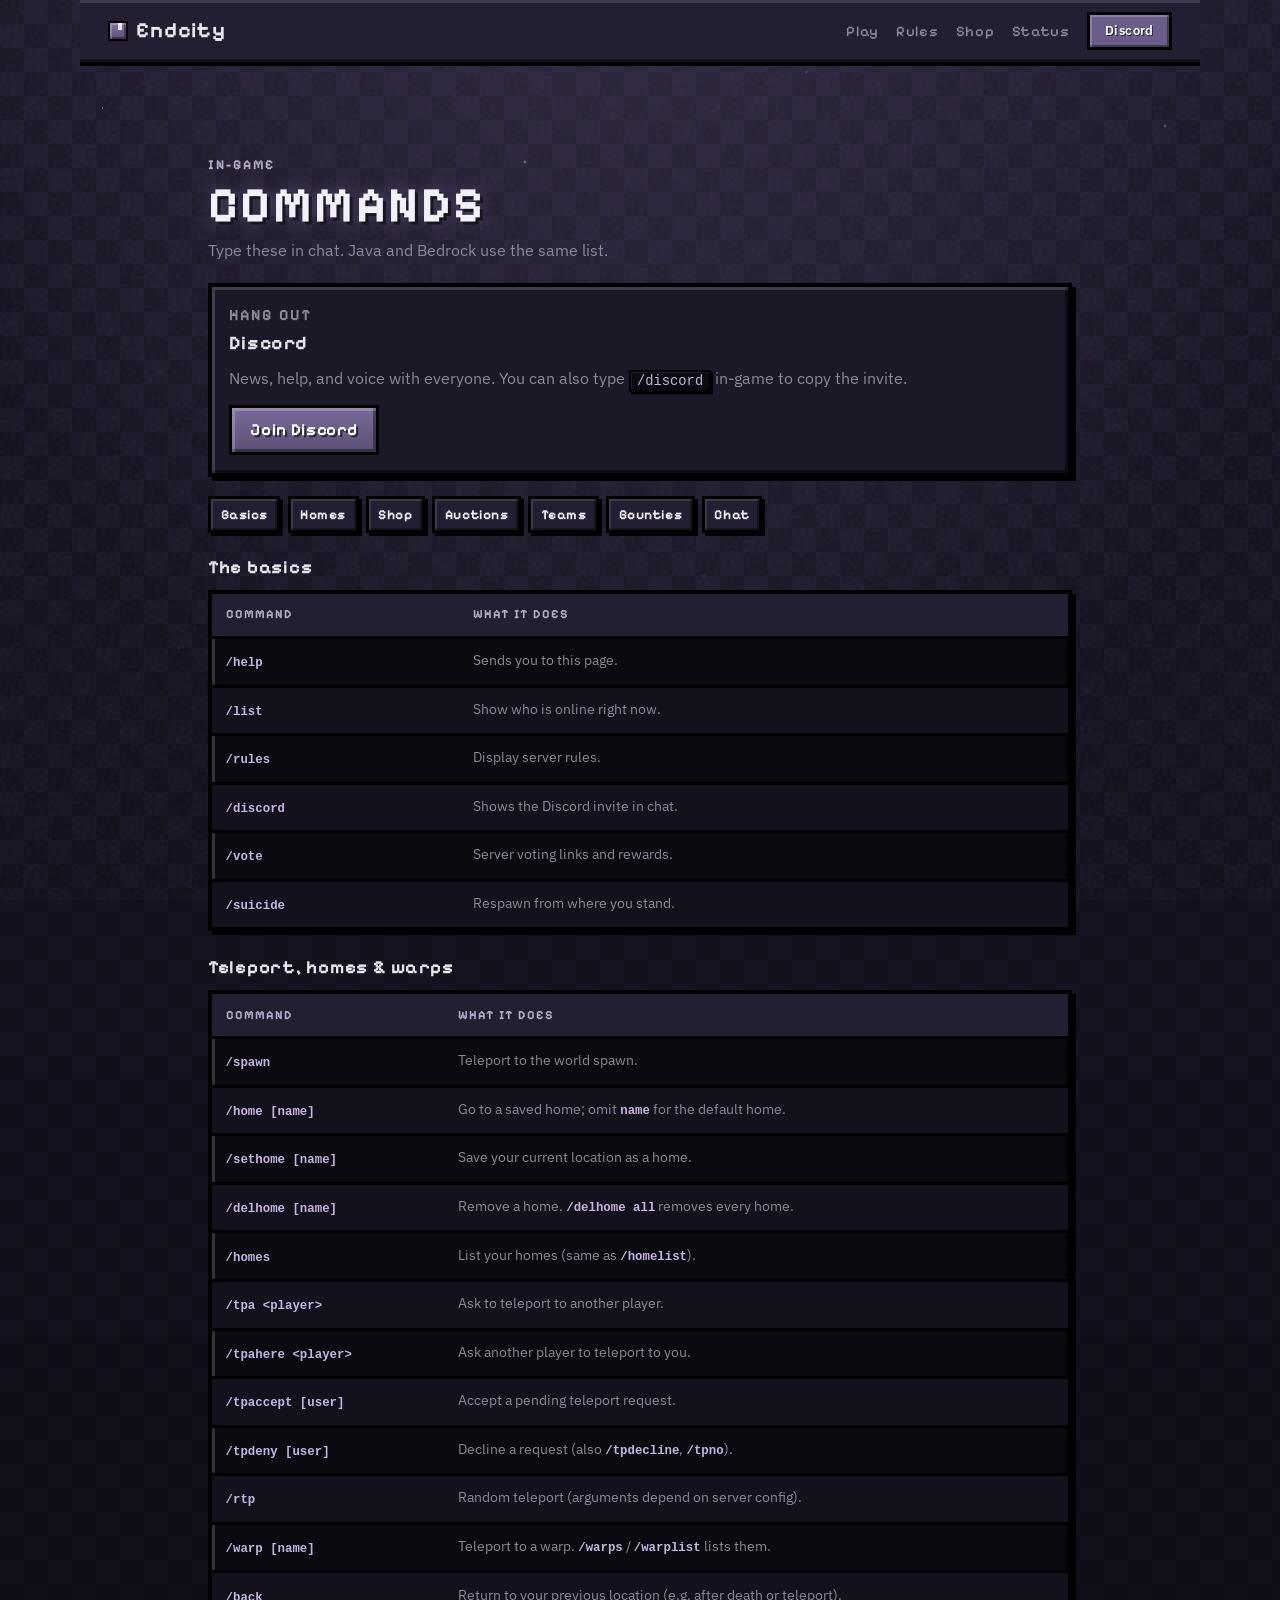
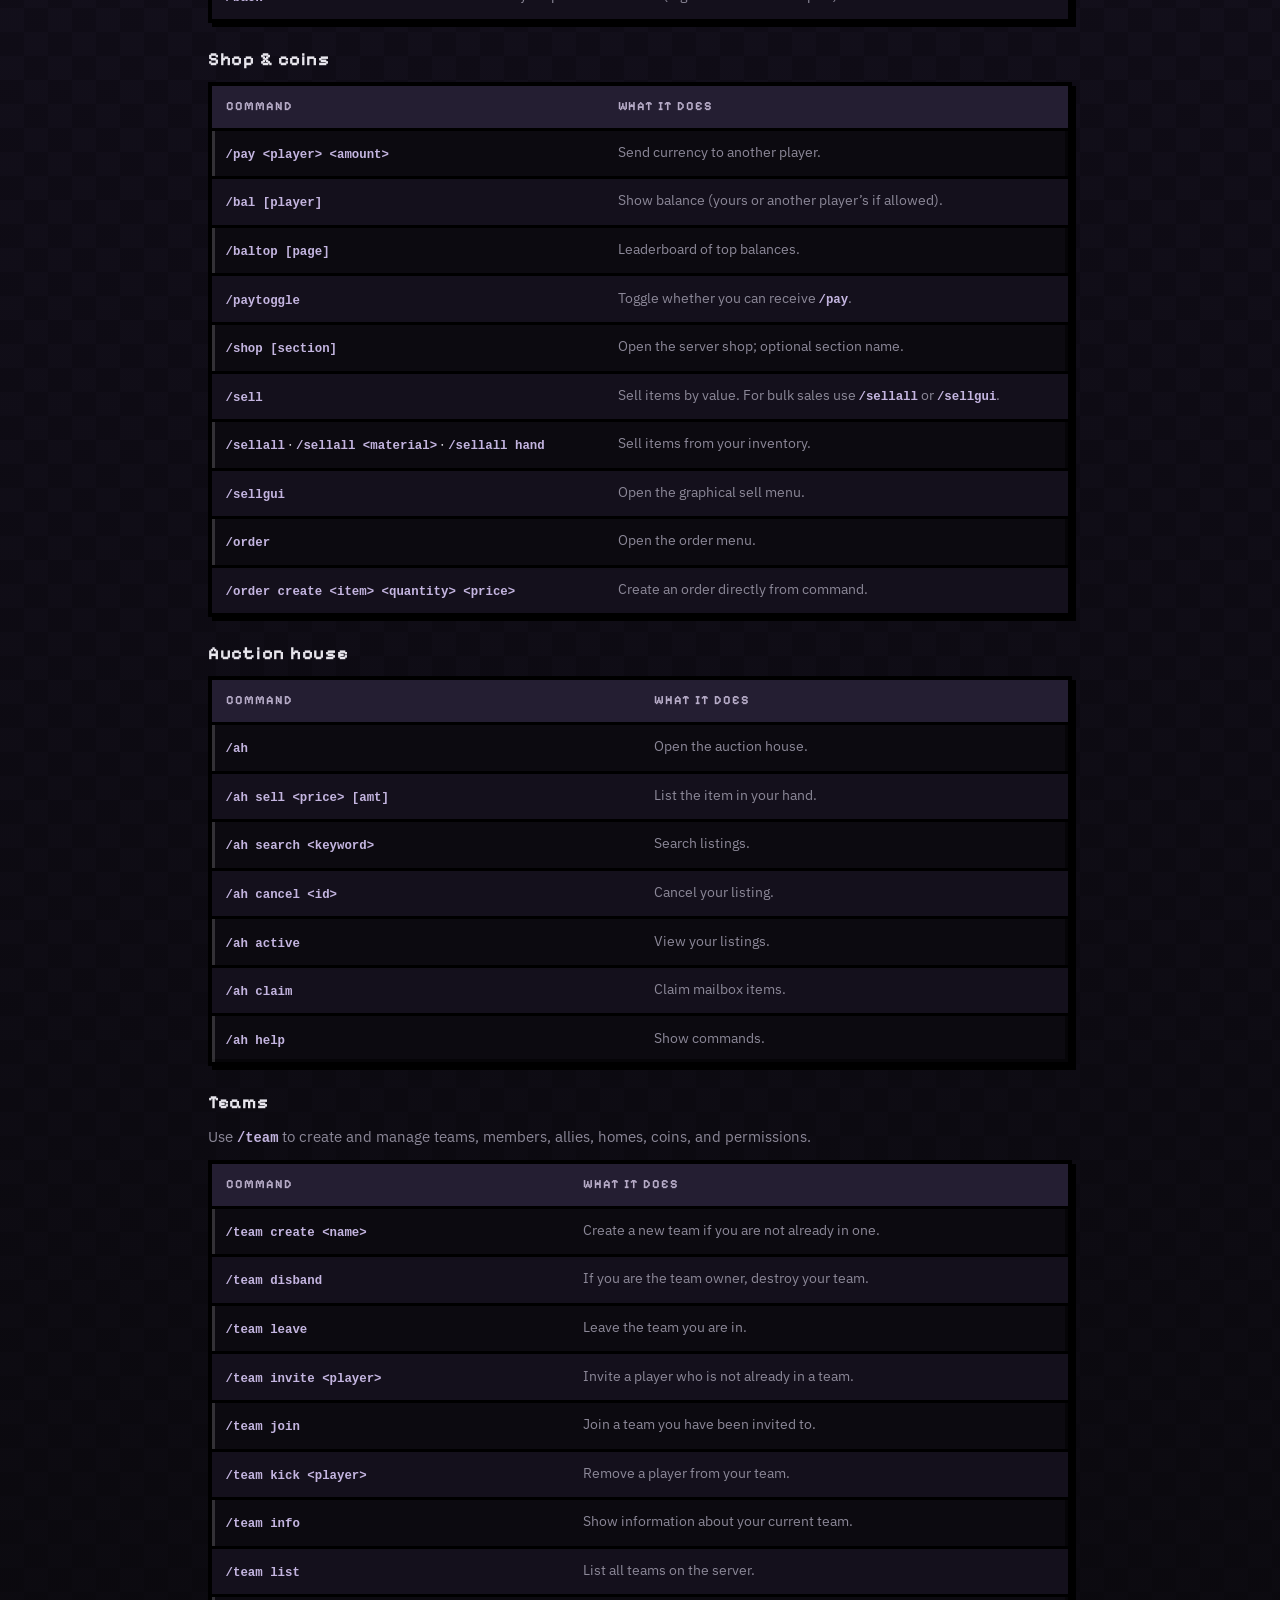
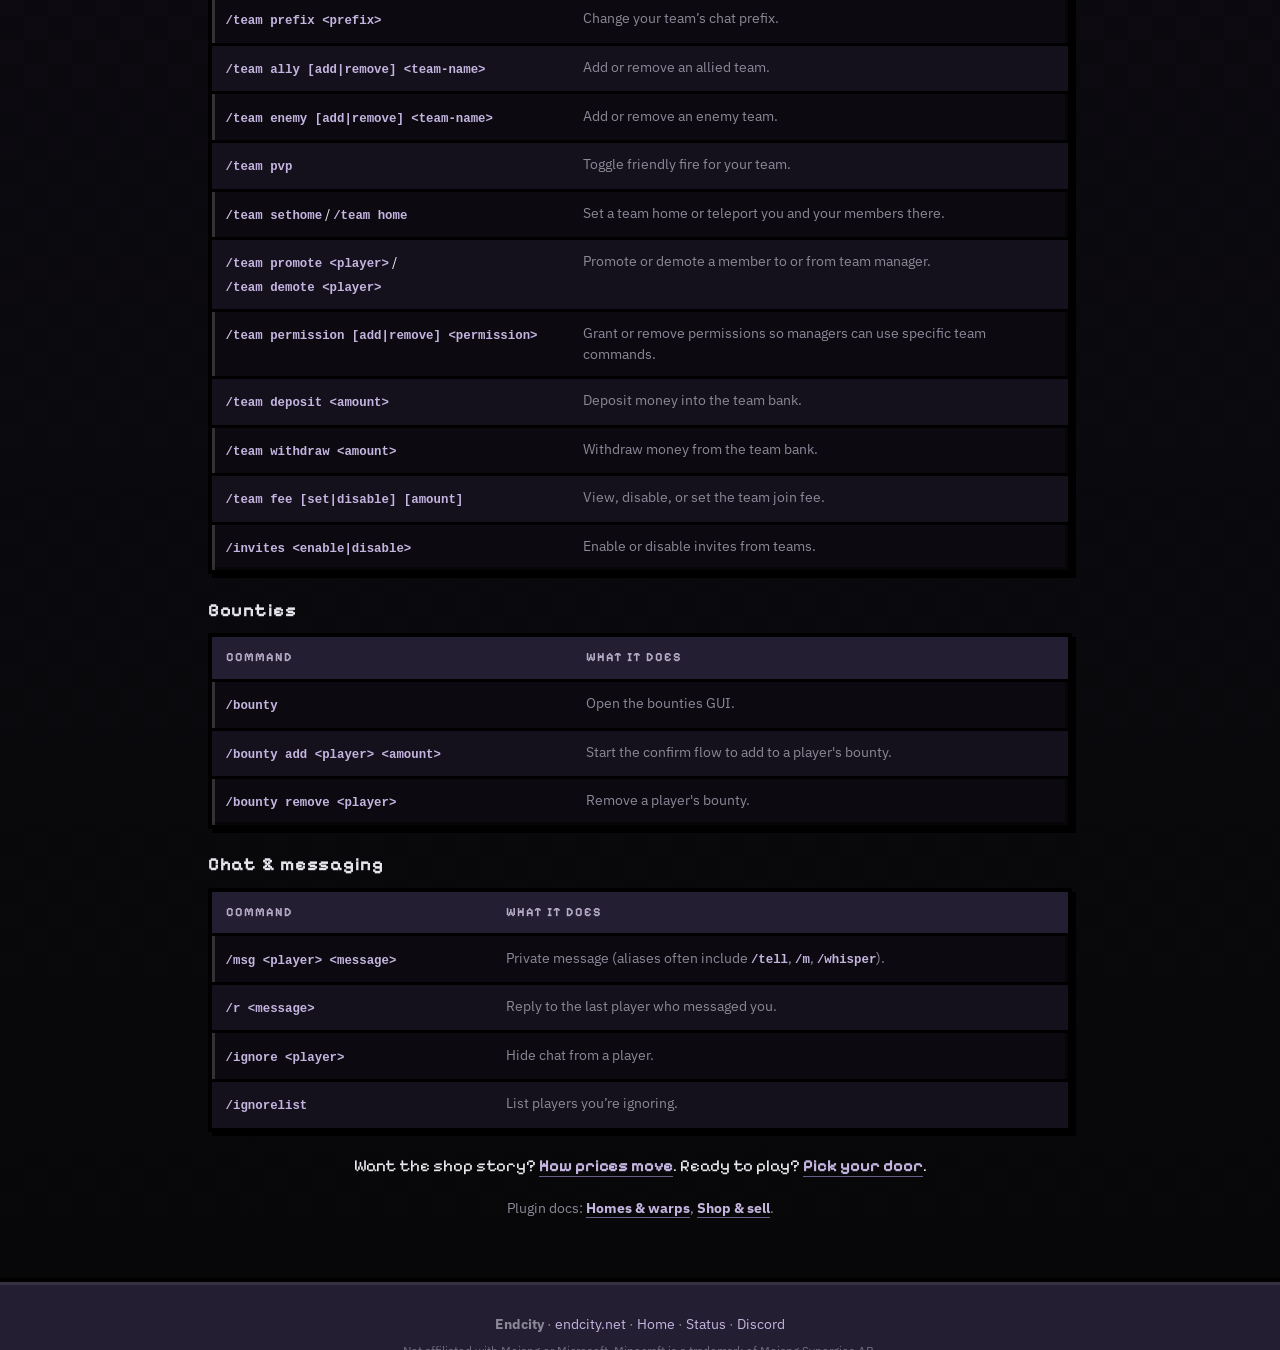
==== commit 24158a3e: "Update commands.html" ====
--- a/commands.html
+++ b/commands.html
@@ -243,36 +243,28 @@
               <td>Open the auction house.</td>
             </tr>
             <tr>
-              <td><code>/ah search &lt;filter&gt;</code></td>
-              <td>View items matching the search filter.</td>
+              <td><code>/ah sell &lt;price&gt; [amt]</code></td>
+              <td>List the item in your hand.</td>
+            </tr>
+            <tr>
+              <td><code>/ah search &lt;keyword&gt;</code></td>
+              <td>Search listings.</td>
+            </tr>
+            <tr>
+              <td><code>/ah cancel &lt;id&gt;</code></td>
+              <td>Cancel your listing.</td>
+            </tr>
+            <tr>
+              <td><code>/ah active</code></td>
+              <td>View your listings.</td>
+            </tr>
+            <tr>
+              <td><code>/ah claim</code></td>
+              <td>Claim mailbox items.</td>
             </tr>
             <tr>
               <td><code>/ah help</code></td>
-              <td>Show help for all auction commands.</td>
-            </tr>
-            <tr>
-              <td><code>/ah sell &lt;price&gt;</code></td>
-              <td>Sell the item you are holding in your hand.</td>
-            </tr>
-            <tr>
-              <td><code>/ah selling</code></td>
-              <td>View the items you are selling.</td>
-            </tr>
-            <tr>
-              <td><code>/ah sold</code></td>
-              <td>View items you have sold recently.</td>
-            </tr>
-            <tr>
-              <td><code>/ah expired</code></td>
-              <td>View your expired items to return.</td>
-            </tr>
-            <tr>
-              <td><code>/ah cancel</code></td>
-              <td>Cancel all your auctions.</td>
-            </tr>
-            <tr>
-              <td><code>/ah return</code></td>
-              <td>Return all your cancelled or expired items.</td>
+              <td>Show commands.</td>
             </tr>
           </tbody>
         </table>
--- a/home.css
+++ b/home.css
@@ -1,9 +1,10 @@
-/* Homepage, status, economy, and commands — Minecraft End City GUI. Same purple palette. */
+/* Homepage, status, economy, commands, and mods — Minecraft End City GUI. Same purple palette. */
 
 .page-home,
 .page-status,
 .page-economy,
-.page-commands {
+.page-commands,
+.page-mods {
   --end-stone: #d4c4a0;
   --end-stone-dim: #a89878;
   --end-rod: #f3e9ff;
@@ -29,7 +30,8 @@
 .page-home .noise,
 .page-status .noise,
 .page-economy .noise,
-.page-commands .noise {
+.page-commands .noise,
+.page-mods .noise {
   opacity: 0.04;
 }
 
@@ -55,7 +57,8 @@
 .page-home .site-header,
 .page-status .site-header,
 .page-economy .site-header,
-.page-commands .site-header {
+.page-commands .site-header,
+.page-mods .site-header {
   border-bottom: 4px solid #000;
   border-radius: 0;
   background: #241e32;
@@ -69,7 +72,8 @@
 .page-home .logo,
 .page-status .logo,
 .page-economy .logo,
-.page-commands .logo {
+.page-commands .logo,
+.page-mods .logo {
   font-family: var(--font-mc);
   letter-spacing: 0.04em;
   display: inline-flex;
@@ -81,7 +85,8 @@
 .page-home .logo-mark,
 .page-status .logo-mark,
 .page-economy .logo-mark,
-.page-commands .logo-mark {
+.page-commands .logo-mark,
+.page-mods .logo-mark {
   width: 20px;
   height: 20px;
   flex-shrink: 0;
@@ -98,7 +103,8 @@
 .page-home .nav a:not(.nav-cta),
 .page-status .nav a:not(.nav-cta),
 .page-economy .nav a:not(.nav-cta),
-.page-commands .nav a:not(.nav-cta) {
+.page-commands .nav a:not(.nav-cta),
+.page-mods .nav a:not(.nav-cta) {
   font-family: var(--font-mc);
   font-size: 0.92rem;
   letter-spacing: 0.04em;
@@ -111,7 +117,9 @@
 .page-economy .nav .nav-cta,
 .page-economy .nav-cta--panel,
 .page-commands .nav .nav-cta,
-.page-commands .nav-cta--panel {
+.page-commands .nav-cta--panel,
+.page-mods .nav .nav-cta,
+.page-mods .nav-cta--panel {
   border-radius: 0 !important;
   border: 3px solid #000 !important;
   background: #6b5d8a !important;
@@ -129,7 +137,9 @@
 .page-economy .nav .nav-cta:hover,
 .page-economy .nav-cta--panel:hover,
 .page-commands .nav .nav-cta:hover,
-.page-commands .nav-cta--panel:hover {
+.page-commands .nav-cta--panel:hover,
+.page-mods .nav .nav-cta:hover,
+.page-mods .nav-cta--panel:hover {
   background: #8a74b0 !important;
   color: #fff !important;
 }
@@ -137,7 +147,8 @@
 .page-home .nav-panel,
 .page-status .nav-panel,
 .page-economy .nav-panel,
-.page-commands .nav-panel {
+.page-commands .nav-panel,
+.page-mods .nav-panel {
   background: #1c1828;
   border-bottom: 4px solid #000;
 }
@@ -183,36 +194,49 @@
   padding: 0 0.5rem 1.75rem;
 }
 
+.mc-title-mark {
+  position: relative;
+  display: inline-block;
+  overflow: visible;
+}
+
+.page-home .intro-title {
+  font-family: var(--font-mc);
+  font-size: clamp(3.1rem, 13vw, 6.4rem);
+  font-weight: 700;
+  letter-spacing: 0.06em;
+  text-transform: uppercase;
+  line-height: 0.82;
+  margin: 0.15rem 0 0;
+  color: #f4f0fa;
+  text-shadow:
+    5px 5px 0 #1a1520,
+    0 0 28px rgba(157, 139, 201, 0.4);
+}
+
 .mc-splash {
+  position: absolute;
+  right: 0;
+  bottom: 0.08em;
+  z-index: 2;
   display: inline-block;
   margin: 0;
+  white-space: nowrap;
   font-family: var(--font-mc);
   font-size: clamp(1.05rem, 3vw, 1.55rem);
   font-weight: 700;
   color: #e8d48b;
   text-shadow: 2px 2px 0 #3a3018;
-  transform: rotate(-8deg);
   letter-spacing: 0.02em;
-}
-
-.page-home .intro-title {
-  font-family: var(--font-mc);
-  font-size: clamp(3.1rem, 13vw, 6.4rem);
-  font-weight: 700;
-  letter-spacing: 0.06em;
-  text-transform: uppercase;
-  line-height: 0.92;
-  margin: 0.15rem 0 0.35rem;
-  color: #f4f0fa;
-  text-shadow:
-    5px 5px 0 #1a1520,
-    0 0 28px rgba(157, 139, 201, 0.4);
+  transform: translate(38%, 34%) rotate(-20deg);
+  transform-origin: center;
+  pointer-events: none;
 }
 
 .mc-title-sub {
-  margin: 0 0 0.85rem;
-  font-family: var(--font-mc);
-  font-size: clamp(0.95rem, 2.2vw, 1.2rem);
+  margin: -0.4rem 0 0.85rem;
+  font-family: var(--font-mc);
+  font-size: clamp(0.95rem, 2.2vw, 1.6rem);
   letter-spacing: 0.12em;
   text-transform: uppercase;
   color: var(--accent-muted);
@@ -419,7 +443,9 @@
 .page-economy .btn-hero:focus-visible,
 .page-commands .nav .nav-cta:focus-visible,
 .page-commands .btn-hero:focus-visible,
-.page-commands .cmd-jump a:focus-visible {
+.page-commands .cmd-jump a:focus-visible,
+.page-mods .nav .nav-cta:focus-visible,
+.page-mods .domain-link:focus-visible {
   outline: 3px solid #e8d48b;
   outline-offset: 3px;
 }
@@ -1052,7 +1078,8 @@
 .page-home .site-footer,
 .page-status .site-footer,
 .page-economy .site-footer,
-.page-commands .site-footer {
+.page-commands .site-footer,
+.page-mods .site-footer {
   border-top: 4px solid #000;
   background: #241e32;
   box-shadow: inset 0 3px 0 rgba(255, 255, 255, 0.08);
@@ -1068,8 +1095,8 @@
   }
 
   .mc-splash {
-    transform: rotate(-4deg);
-    font-size: 1.05rem;
+    font-size: 0.95rem;
+    transform: translate(32%, 36%) rotate(-20deg);
   }
 
   .page-home .mc-title .hero-actions .btn-hero {
